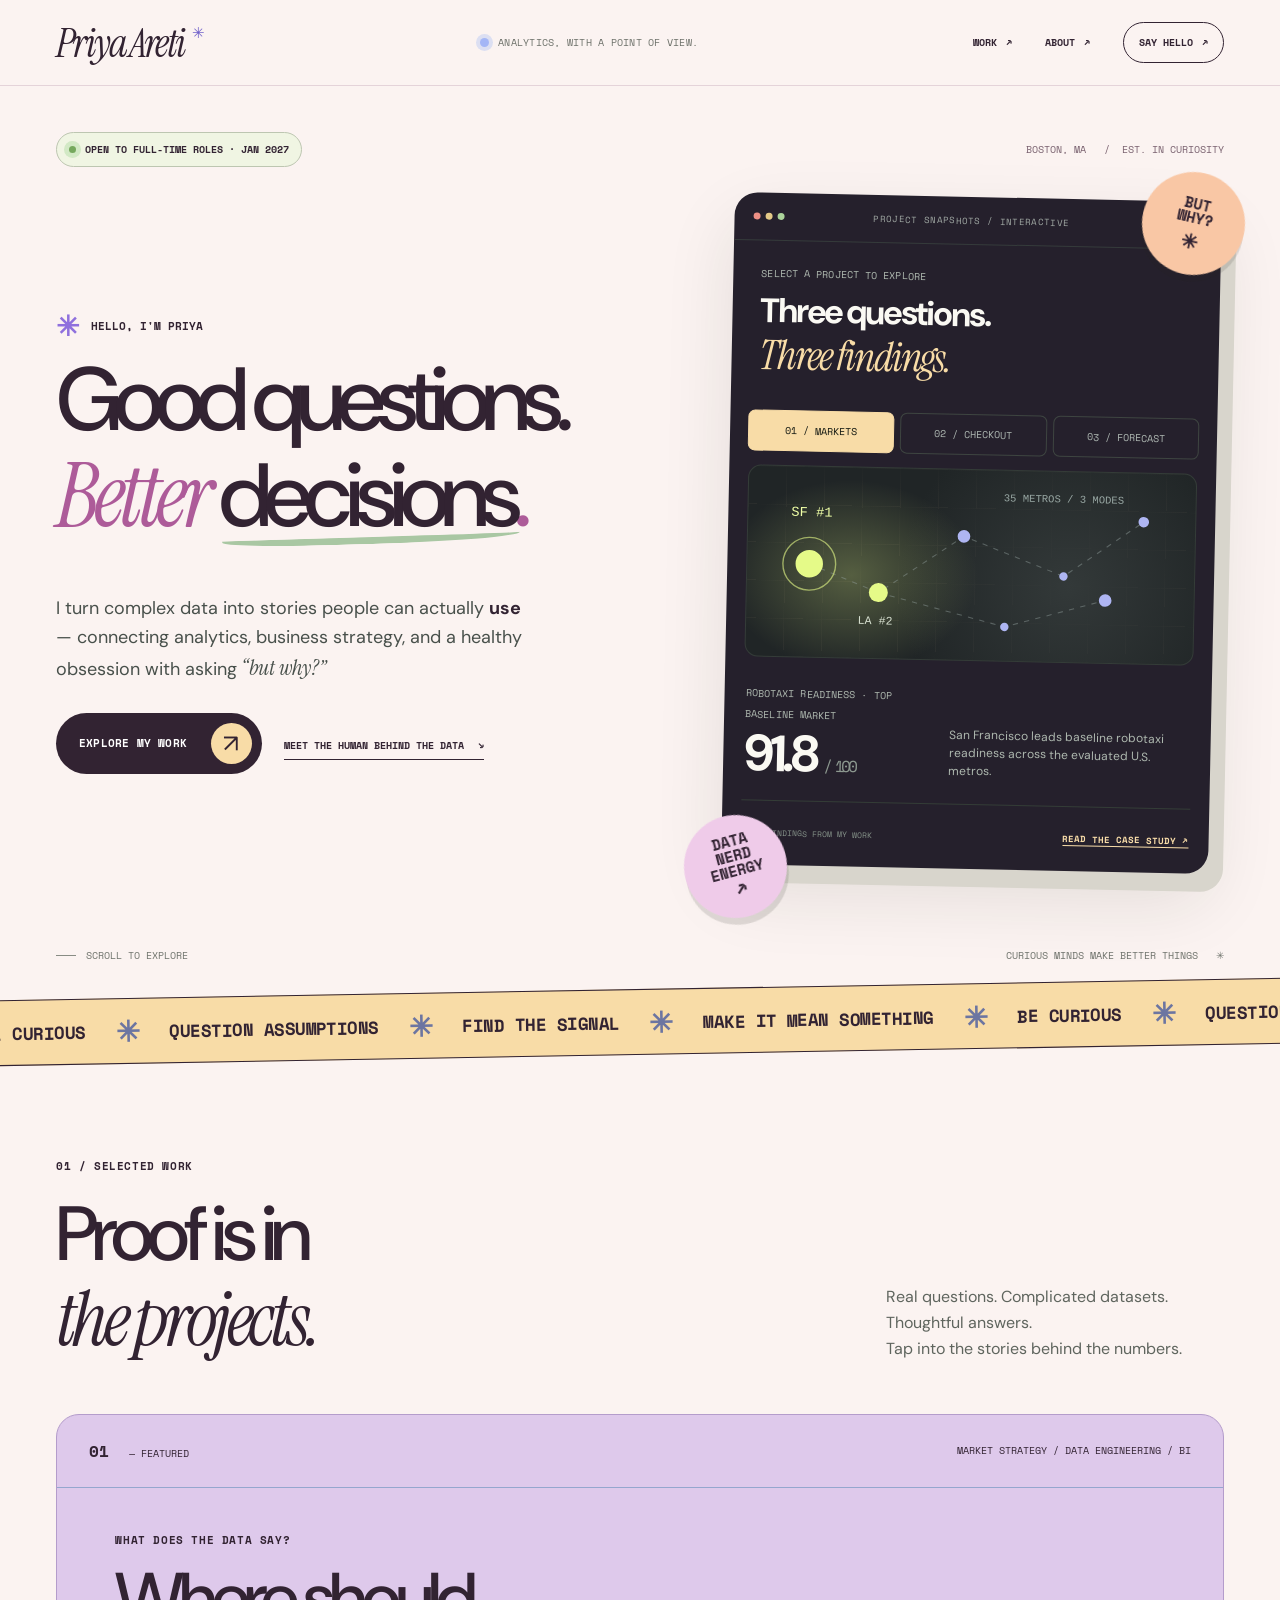
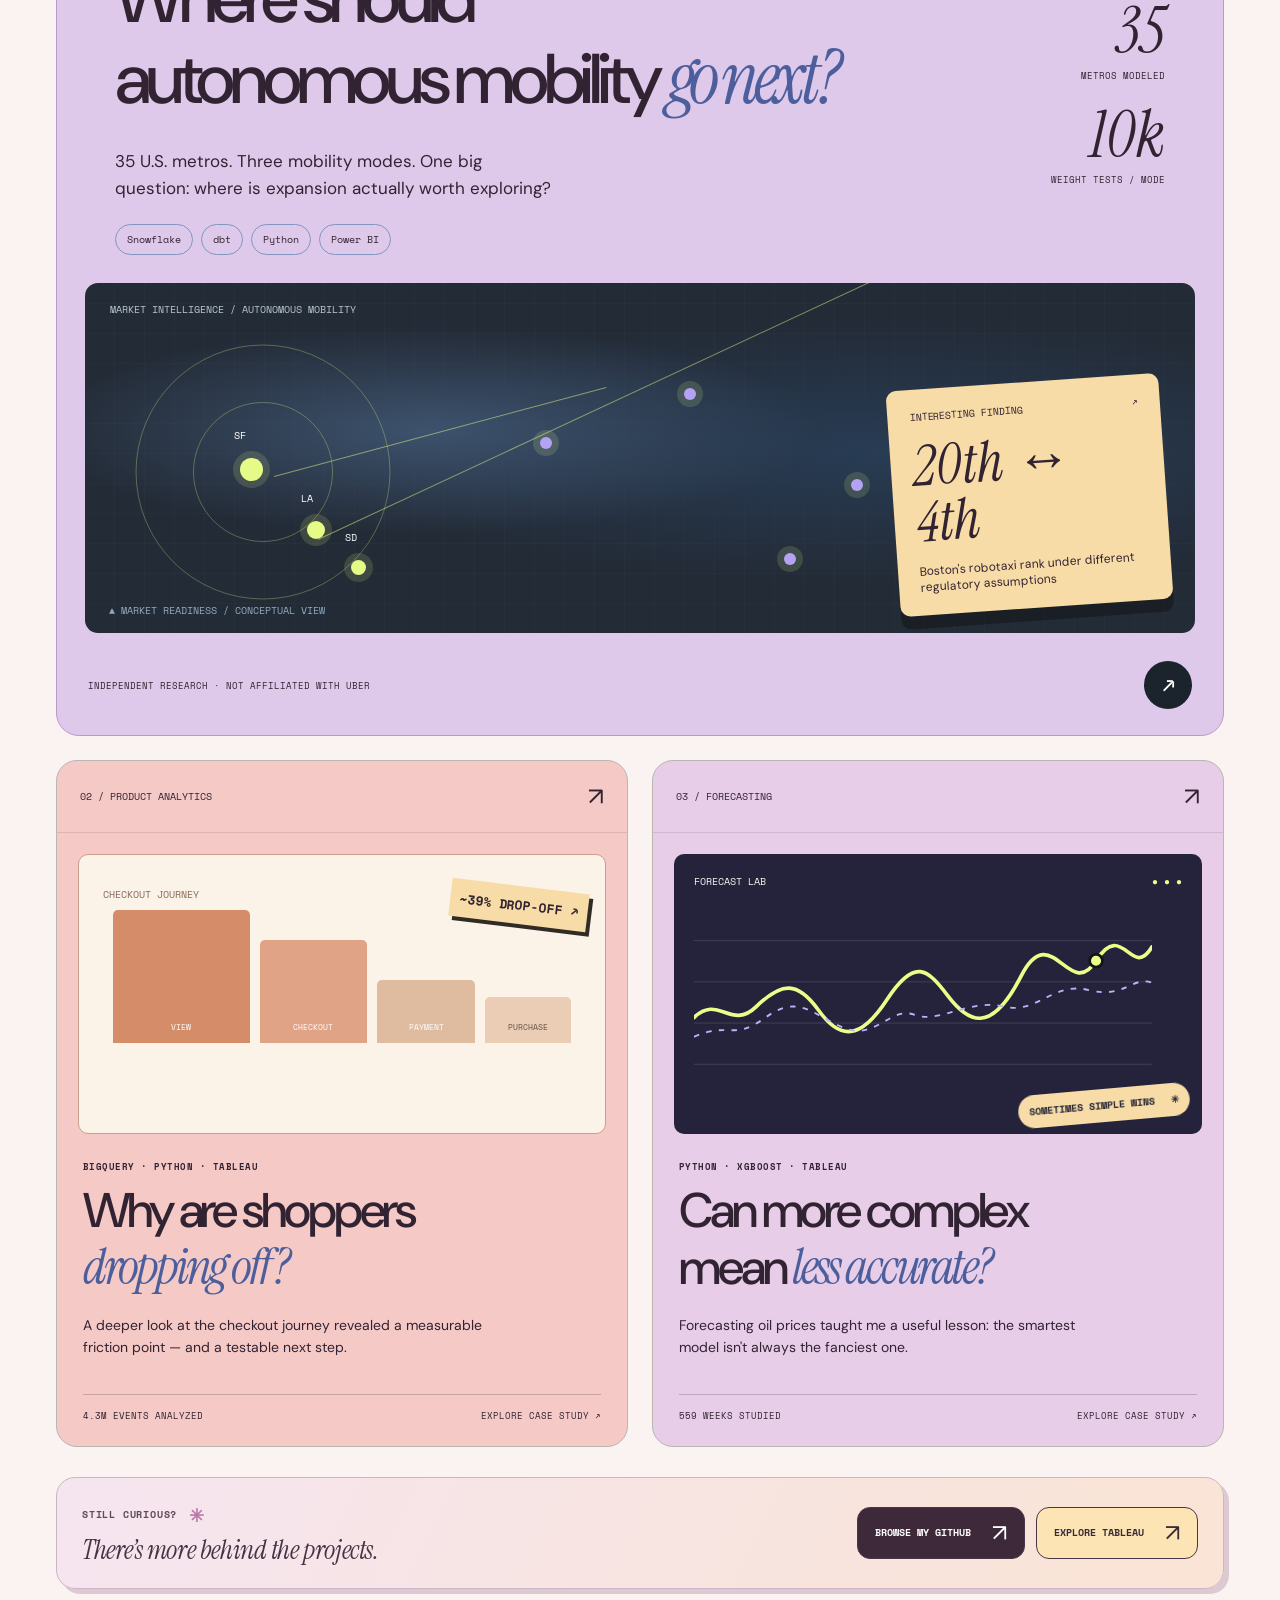
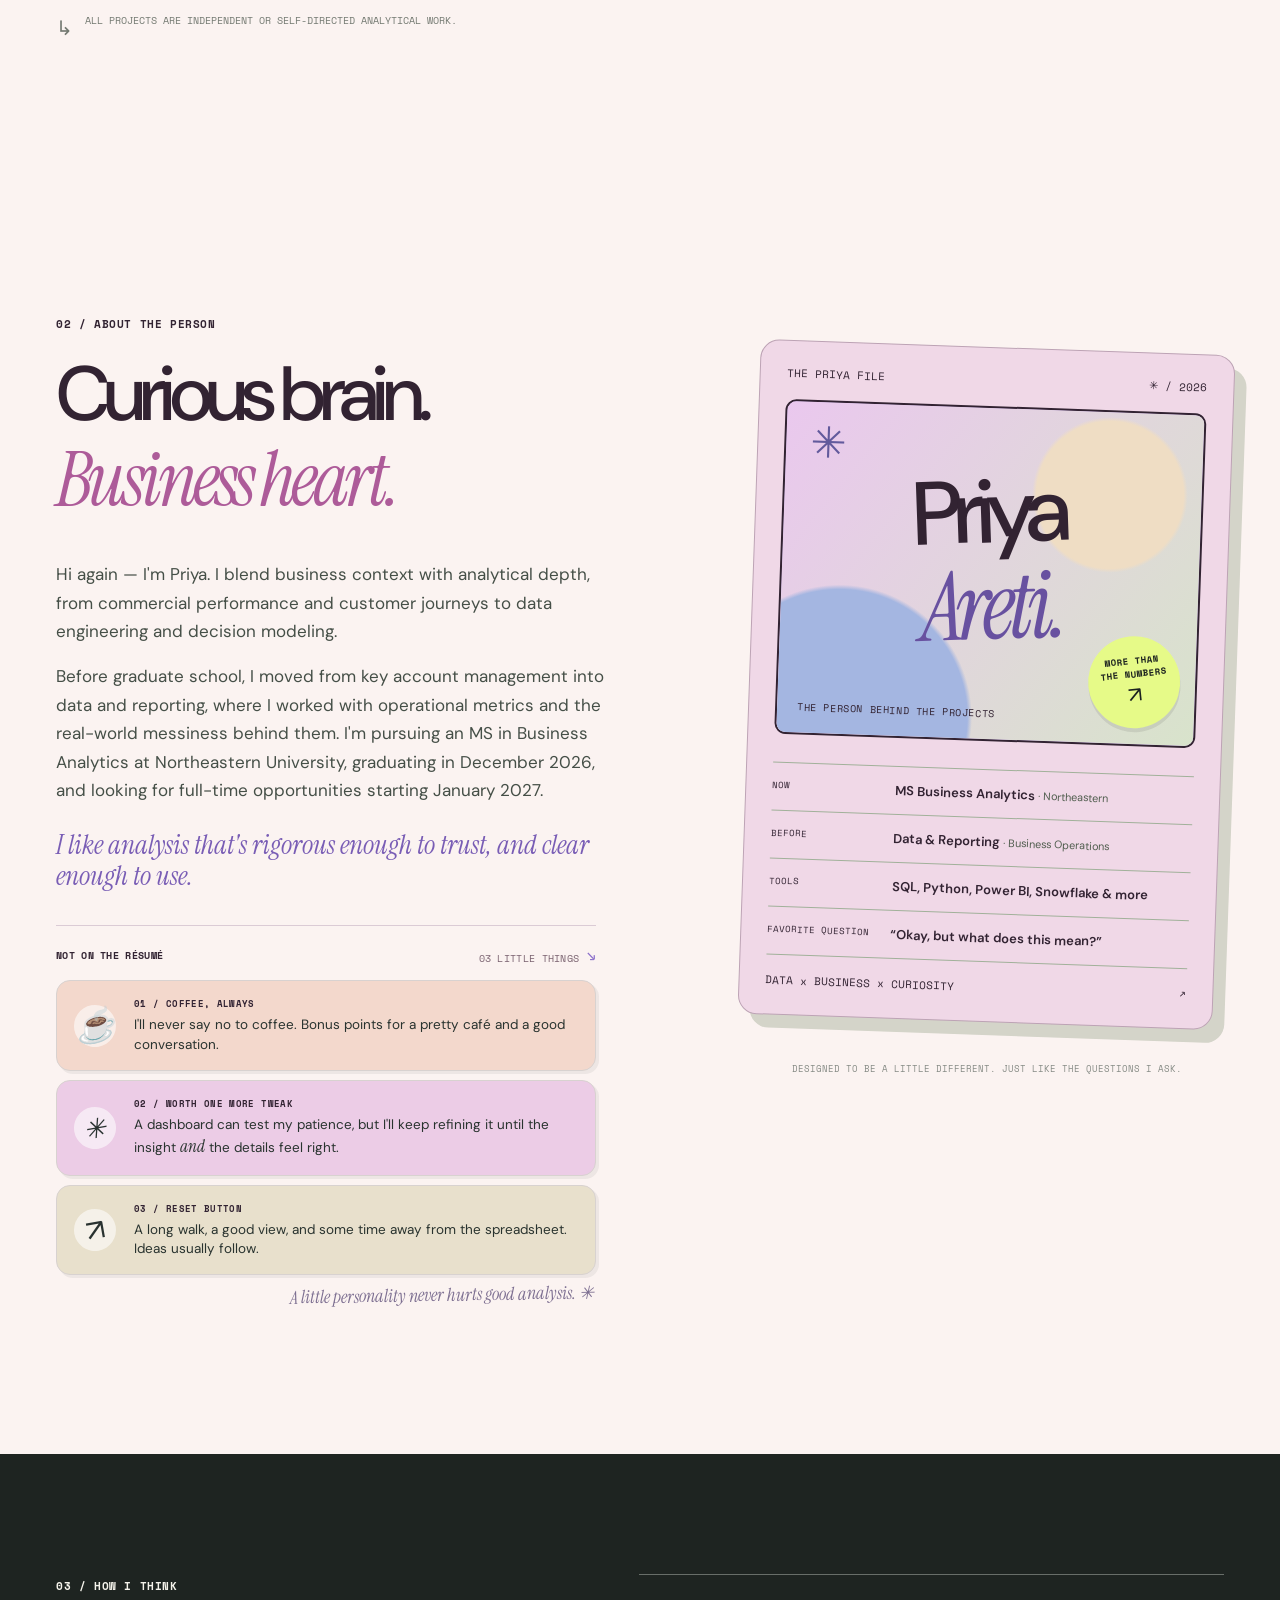
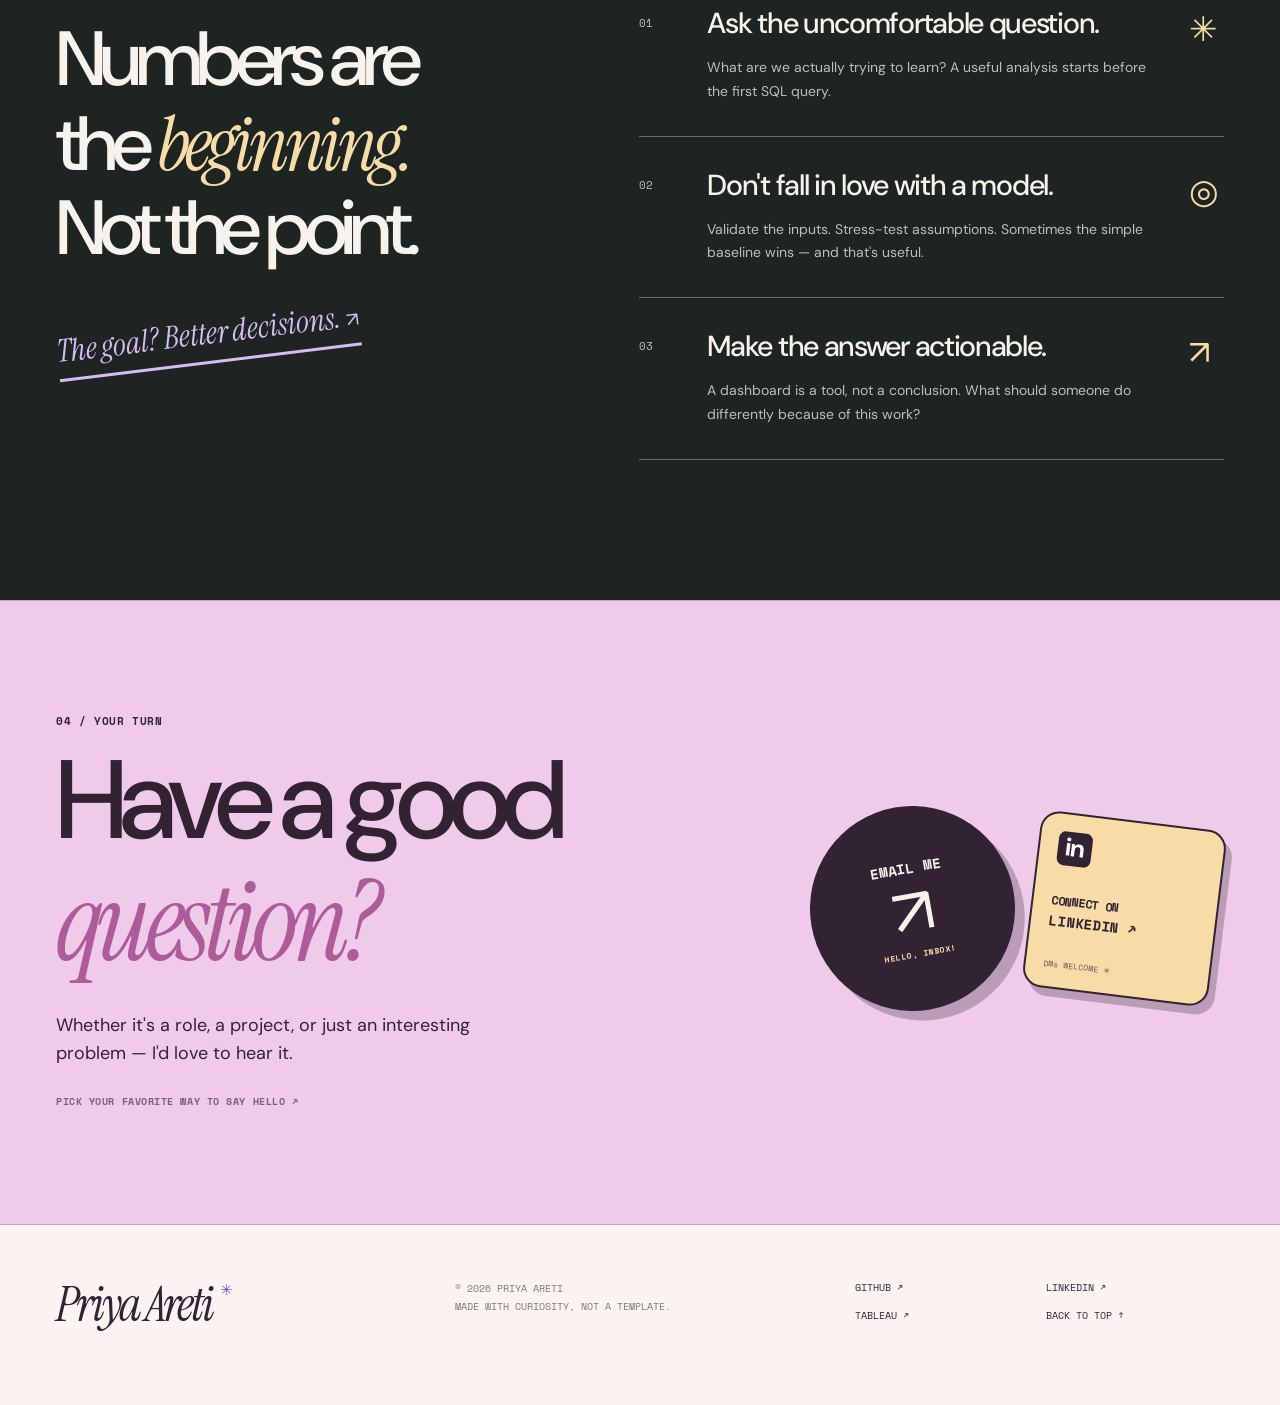
==== index.html @ 9af95b62 "Add files via upload Launch personal analytics portfolio" ====
<!DOCTYPE html>
<html lang="en" data-theme="rose">
<head>
<meta charset="UTF-8"><meta name="viewport" content="width=device-width,initial-scale=1">
<meta name="theme-color" content="#fbf3f1">
<meta name="description" content="Priya Areti — Business analytics and data storytelling. I connect curious questions, rigorous analysis and useful decisions. Selected work in autonomous mobility, product analytics and forecasting.">
<title>Priya Areti — Analytics, with a point of view.</title>
<link rel="icon" href="assets/favicon.svg" type="image/svg+xml">
<link rel="preconnect" href="https://fonts.googleapis.com"><link rel="preconnect" href="https://fonts.gstatic.com" crossorigin>
<link href="https://fonts.googleapis.com/css2?family=DM+Sans:wght@400;500;600;700&family=Instrument+Serif:ital@0;1&family=Space+Mono:wght@400;700&display=swap" rel="stylesheet">
<link rel="stylesheet" href="styles.css">
<script src="script.js" defer></script>
</head>
<body data-page="home">
<div class="reading-progress" aria-hidden="true"></div>
<div class="preloader" aria-hidden="true"><span>Priya Areti<span class="loader-dot">✳</span></span><p>Building the bigger picture…</p></div>
<header class="site-header" id="top">
  <a class="brand" href="index.html" aria-label="Priya Areti homepage">Priya Areti<span class="brand-dot">✳</span></a>
  <div class="header-mid"><span class="little-orb" aria-hidden="true"></span> ANALYTICS, WITH A POINT OF VIEW.</div>
  <nav class="desktop-nav" aria-label="Main navigation"><a href="#work">WORK <span>↗</span></a><a href="#about">ABOUT <span>↗</span></a><a class="nav-contact" href="#contact">SAY HELLO <span>↗</span></a></nav>
  <button class="menu-toggle" aria-label="Open menu" aria-expanded="false" aria-controls="mobile-nav"><span></span><span></span></button>
</header>
<nav class="mobile-nav" id="mobile-nav" aria-label="Mobile navigation"><a href="#work">Work <span>↗</span></a><a href="#about">About <span>↗</span></a><a href="#contact">Say hello <span>↗</span></a></nav>
<main>
<section class="hero container" aria-labelledby="hero-title">
 <div class="hero-kicker reveal"><span class="status-pill"><span class="pulse-dot"></span> OPEN TO FULL-TIME ROLES · JAN 2027</span><span class="hero-number">BOSTON, MA&nbsp;&nbsp; / &nbsp;EST. IN CURIOSITY</span></div>
 <div class="hero-grid">
  <div class="hero-left">
   <div class="hero-accent reveal"><span class="asterisk">✳</span><span>HELLO, I'M PRIYA</span></div>
   <h1 id="hero-title" class="hero-title reveal">Good questions.<br><em>Better</em> <span class="decision-wrap">decisions<span class="underline-scribble" aria-hidden="true"></span></span><span class="title-period">.</span></h1>
   <p class="hero-description reveal">I turn complex data into stories people can actually <strong>use</strong> — connecting analytics, business strategy, and a healthy obsession with asking <em>“but why?”</em></p>
   <div class="hero-actions reveal"><a class="button button-dark magnetic" href="#work">EXPLORE MY WORK <span class="button-icon">↗</span></a><a class="text-link" href="#about">MEET THE HUMAN BEHIND THE DATA <span>↘</span></a></div>
  </div>
  <div class="hero-right reveal">
   <div class="floating-sticker sticker-1" aria-hidden="true">BUT<br>WHY? <span>✳</span></div>
   <div class="interactive-studio" id="insight-studio" aria-label="Interactive insight explorer">
      <div class="studio-top"><div class="studio-lights"><i></i><i></i><i></i></div><span>PROJECT SNAPSHOTS / INTERACTIVE</span><span>↗ 01/03</span></div>
      <div class="studio-header"><div class="studio-label">SELECT A PROJECT TO EXPLORE</div><h2>Three questions.<br><em>Three findings.</em></h2></div>
      <div class="studio-tabs" role="tablist" aria-label="Explore project insights">
        <button class="studio-tab is-active" role="tab" aria-selected="true" data-lens="markets">01 / MARKETS</button>
        <button class="studio-tab" role="tab" aria-selected="false" data-lens="behavior">02 / CHECKOUT</button>
        <button class="studio-tab" role="tab" aria-selected="false" data-lens="forecast">03 / FORECAST</button>
      </div>
      <div class="studio-graphic" id="studio-graphic" aria-live="polite"></div>
      <div class="studio-result"><div><span class="studio-eyebrow" id="studio-eyebrow">ROBOTAXI READINESS · TOP MARKET</span><strong id="studio-stat">91.8 <small>/ 100</small></strong></div><p id="studio-insight">San Francisco leads the baseline robotaxi ranking among evaluated U.S. metros.</p></div>
      <div class="studio-bottom"><span>REAL FINDINGS FROM MY WORK</span><a id="studio-case-link" class="studio-case-link" href="projects/mobility.html" aria-label="Read the full case study about autonomous mobility">READ THE CASE STUDY ↗</a></div>
   </div>
   <div class="floating-sticker sticker-2" aria-hidden="true">DATA<br>NERD<br>ENERGY <span>↗</span></div>
  </div>
 </div>
 <div class="hero-bottom"><span class="vertical-line"></span><span>SCROLL TO EXPLORE</span><span class="hero-bottom-right">CURIOUS MINDS MAKE BETTER THINGS &nbsp; ✳</span></div>
</section>
<div class="ticker" aria-hidden="true"><div class="ticker-track">BE CURIOUS <span>✳</span> QUESTION ASSUMPTIONS <span>✳</span> FIND THE SIGNAL <span>✳</span> MAKE IT MEAN SOMETHING <span>✳</span> BE CURIOUS <span>✳</span> QUESTION ASSUMPTIONS <span>✳</span> FIND THE SIGNAL <span>✳</span> MAKE IT MEAN SOMETHING <span>✳</span></div></div>
<section id="work" class="work-section container">
 <div class="section-heading reveal"><div><span class="eyebrow">01 / SELECTED WORK</span><h2>Proof is in<br><em>the projects.</em></h2></div><p>Real questions. Complicated datasets. Thoughtful answers.<br>Tap into the stories behind the numbers.</p></div>
 <a href="projects/mobility.html" class="feature-project reveal" aria-label="View Autonomous Mobility Network Expansion Strategy case study">
   <div class="feature-top"><span class="project-numeral">01 <span>— FEATURED</span></span><span class="project-type">MARKET STRATEGY / DATA ENGINEERING / BI</span></div>
   <div class="feature-copy"><div><div class="project-label">WHAT DOES THE DATA SAY?</div><h3>Where should<br>autonomous mobility <em>go next?</em></h3><p>35 U.S. metros. Three mobility modes. One big question: where is expansion actually worth exploring?</p><div class="project-tags"><span>Snowflake</span><span>dbt</span><span>Python</span><span>Power BI</span></div></div><div class="feature-stats"><div><strong>35</strong><span>METROS MODELED</span></div><div><strong>10k</strong><span>WEIGHT TESTS / MODE</span></div></div></div>
   <div class="feature-art"><div class="visual-map"><div class="map-dot dot-a"><span>SF</span></div><div class="map-dot dot-b"><span>LA</span></div><div class="map-dot dot-c"><span>SD</span></div><div class="map-dot dot-d"></div><div class="map-dot dot-e"></div><div class="map-dot dot-f"></div><div class="map-dot dot-g"></div><div class="map-dot dot-h"></div><div class="map-orbit orbit-a"></div><div class="map-orbit orbit-b"></div><div class="map-line line-a"></div><div class="map-line line-b"></div><div class="map-crosshair">+</div><div class="map-legend">▲ MARKET READINESS / CONCEPTUAL VIEW</div></div><div class="feature-floating"><div class="feature-floating-label">INTERESTING FINDING <span>↗</span></div><strong>20th ↔ 4th</strong><span>Boston's robotaxi rank under different regulatory assumptions</span></div></div>
   <div class="feature-bottom"><span>INDEPENDENT RESEARCH · NOT AFFILIATED WITH UBER</span><span class="round-arrow" aria-hidden="true">↗</span></div>
 </a>
 <div class="project-duo">
  <a href="projects/ecommerce.html" class="project-tile ecommerce-tile reveal"><div class="tile-head"><span>02 / PRODUCT ANALYTICS</span><span class="tile-go">↗</span></div><div class="ecommerce-visual"><span class="vis-mini-tag">CHECKOUT JOURNEY</span><div class="funnel-art"><div class="funnel-stage stage-1"><span>VIEW</span></div><div class="funnel-stage stage-2"><span>CHECKOUT</span></div><div class="funnel-stage stage-3"><span>PAYMENT</span></div><div class="funnel-stage stage-4"><span>PURCHASE</span></div></div><span class="funnel-callout">~39% DROP-OFF ↗</span></div><div class="tile-copy"><span class="tile-mini">BIGQUERY · PYTHON · TABLEAU</span><h3>Why are shoppers<br><em>dropping off?</em></h3><p>A deeper look at the checkout journey revealed a measurable friction point — and a testable next step.</p><div class="tile-footer"><span>4.3M EVENTS ANALYZED</span><span>EXPLORE CASE STUDY ↗</span></div></div></a>
  <a href="projects/wti.html" class="project-tile wti-tile reveal"><div class="tile-head"><span>03 / FORECASTING</span><span class="tile-go">↗</span></div><div class="wti-visual"><div class="wti-chart-header">FORECAST LAB <span>● ● ●</span></div><svg viewBox="0 0 500 190" class="wti-chart" role="img" aria-label="Illustrative trend visualization"><path d="M0 40H500M0 85H500M0 130H500M0 175H500" stroke="rgba(255,255,255,.14)" stroke-width="1"/><path d="M0 124 C27 98 40 139 68 112 S113 84 136 116 S181 150 211 104 S255 71 277 100 S324 144 357 79 S410 108 439 62 S478 84 500 47" fill="none" stroke="#e8ff8a" stroke-width="4" stroke-linecap="round"/><path d="M0 145 C39 128 42 150 78 124 S128 120 163 135 S214 111 241 121 S301 103 338 112 S392 84 431 94 S479 78 500 86" fill="none" stroke="#b9b3f9" stroke-width="2" stroke-dasharray="6 8"/><circle cx="439" cy="62" r="7" fill="#e8ff8a" stroke="#141518" stroke-width="3"/></svg><div class="wti-chip">SOMETIMES SIMPLE WINS <span>✳</span></div></div><div class="tile-copy"><span class="tile-mini">PYTHON · XGBOOST · TABLEAU</span><h3>Can more complex<br>mean <em>less accurate?</em></h3><p>Forecasting oil prices taught me a useful lesson: the smartest model isn't always the fanciest one.</p><div class="tile-footer"><span>559 WEEKS STUDIED</span><span>EXPLORE CASE STUDY ↗</span></div></div></a>
 </div>
 <div class="work-more reveal" aria-label="More ways to explore my work">
    <div class="work-more-copy"><span class="work-more-kicker">STILL CURIOUS? <span aria-hidden="true">✳</span></span><p>There’s more behind the projects.</p></div>
    <div class="work-more-actions">
      <a class="work-more-link work-more-github" href="https://github.com/priyaareti14" target="_blank" rel="noopener noreferrer">BROWSE MY GITHUB <span aria-hidden="true">↗</span></a>
      <a class="work-more-link work-more-tableau" href="https://public.tableau.com/app/profile/priya.areti/vizzes" target="_blank" rel="noopener noreferrer">EXPLORE TABLEAU <span aria-hidden="true">↗</span></a>
    </div>
  </div>
  <div class="work-footnote reveal"><span>↳</span> ALL PROJECTS ARE INDEPENDENT OR SELF-DIRECTED ANALYTICAL WORK.</div>
</section>
<section class="about-section container" id="about"><div class="about-left reveal"><span class="eyebrow">02 / ABOUT THE PERSON</span><h2>Curious brain.<br><em>Business heart.</em></h2><p>Hi again — I'm Priya. I blend business context with analytical depth, from commercial performance and customer journeys to data engineering and decision modeling.</p><p>Before graduate school, I moved from key account management into data and reporting, where I worked with operational metrics and the real-world messiness behind them. I'm pursuing an MS in Business Analytics at Northeastern University, graduating in December 2026, and looking for full-time opportunities starting January 2027.</p><p class="about-whisper">I like analysis that's rigorous enough to trust, and clear enough to use.</p>
  <div class="little-things reveal" aria-label="Three little things about Priya">
    <div class="little-things-head"><span>NOT ON THE RÉSUMÉ</span><span>03 LITTLE THINGS <span aria-hidden="true">↘</span></span></div>
    <div class="little-things-list">
      <div class="little-thing little-coffee"><span class="little-thing-icon" aria-hidden="true">☕</span><div><span class="little-thing-num">01 / COFFEE, ALWAYS</span><p>I'll never say no to coffee. Bonus points for a pretty café and a good conversation.</p></div></div>
      <div class="little-thing little-font"><span class="little-thing-icon" aria-hidden="true">✳</span><div><span class="little-thing-num">02 / WORTH ONE MORE TWEAK</span><p>A dashboard can test my patience, but I'll keep refining it until the insight <em>and</em> the details feel right.</p></div></div>
      <div class="little-thing little-walk"><span class="little-thing-icon" aria-hidden="true">↗</span><div><span class="little-thing-num">03 / RESET BUTTON</span><p>A long walk, a good view, and some time away from the spreadsheet. Ideas usually follow.</p></div></div>
    </div>
    <span class="little-things-scribble">A little personality never hurts good analysis. ✳</span>
  </div>
  </div><div class="about-right reveal"><div class="about-card"><div class="about-card-top"><span>THE PRIYA FILE</span><span>✳ / 2026</span></div><div class="about-card-portrait" aria-label="Portrait of Priya Areti">
    <img src="assets/img/priya-portrait.jpg" alt="Priya Areti smiling in a brown blazer" loading="lazy" onload="this.parentElement.classList.remove('is-placeholder')" onerror="this.parentElement.classList.add('is-placeholder')" />
    <div class="portrait-fallback" aria-hidden="true"><span class="portrait-flower">✳</span><span class="portrait-name">Priya<br><em>Areti.</em></span><span class="portrait-caption">THE PERSON BEHIND THE PROJECTS</span></div>
    <span class="portrait-sticker">MORE THAN<br>THE NUMBERS <i>↗</i></span>
  </div><div class="about-rows"><div><span>NOW</span><strong>MS Business Analytics <small>· Northeastern</small></strong></div><div><span>BEFORE</span><strong>Data & Reporting <small>· Business Operations</small></strong></div><div><span>TOOLS</span><strong>SQL, Python, Power BI, Snowflake & more</strong></div><div><span>FAVORITE QUESTION</span><strong>“Okay, but what does this mean?”</strong></div></div><div class="about-card-bottom">DATA x BUSINESS x CURIOSITY <span>↗</span></div></div><div class="about-tiny">DESIGNED TO BE A LITTLE DIFFERENT. JUST LIKE THE QUESTIONS I ASK.</div></div></section>
<section class="approach-section">
 <div class="container approach-grid"><div class="approach-intro reveal"><span class="eyebrow">03 / HOW I THINK</span><h2>Numbers are<br>the <em>beginning.</em><br>Not the point.</h2><div class="hand-note">The goal? Better decisions. <span>↗</span></div></div><div class="approach-items"><div class="approach-item reveal"><span class="approach-num">01</span><div><h3>Ask the uncomfortable question.</h3><p>What are we actually trying to learn? A useful analysis starts before the first SQL query.</p></div><span class="approach-icon">✳</span></div><div class="approach-item reveal"><span class="approach-num">02</span><div><h3>Don't fall in love with a model.</h3><p>Validate the inputs. Stress-test assumptions. Sometimes the simple baseline wins — and that's useful.</p></div><span class="approach-icon">◎</span></div><div class="approach-item reveal"><span class="approach-num">03</span><div><h3>Make the answer actionable.</h3><p>A dashboard is a tool, not a conclusion. What should someone do differently because of this work?</p></div><span class="approach-icon">↗</span></div></div></div>
</section>
<section class="cta-section" id="contact">
  <div class="container cta-inner reveal">
    <div class="cta-copy">
      <span class="eyebrow">04 / YOUR TURN</span>
      <h2>Have a good<br><em>question?</em></h2>
      <p>Whether it's a role, a project, or just an interesting problem — I'd love to hear it.</p>
      <span class="cta-invite">PICK YOUR FAVORITE WAY TO SAY HELLO ↗</span>
    </div>
    <div class="cta-choices" aria-label="Ways to connect with Priya">
      <a href="mailto:priyaareti@gmail.com?subject=Hello%20Priya%20%E2%80%94%20let%27s%20connect" class="cta-circle cta-email magnetic" aria-label="Email Priya at priyaareti@gmail.com">
        <span>EMAIL ME</span><strong>↗</strong><small>HELLO, INBOX!</small>
      </a>
      <a href="https://www.linkedin.com/in/priyaareti/" target="_blank" rel="noopener noreferrer" class="cta-linkedin magnetic" aria-label="Connect with Priya on LinkedIn (opens in new tab)">
        <span class="cta-linkedin-symbol" aria-hidden="true">in</span>
        <span class="cta-linkedin-label">CONNECT ON<br><b>LINKEDIN ↗</b></span>
        <span class="cta-linkedin-note">DMs WELCOME ✳</span>
      </a>
    </div>
  </div>
</section>
</main>
<footer class="footer container"><a class="footer-brand" href="#top">Priya Areti<span class="brand-dot">✳</span></a><div class="footer-center">© 2026 PRIYA ARETI<br>MADE WITH CURIOSITY, NOT A TEMPLATE.</div><div class="footer-links"><a href="https://github.com/priyaareti14" target="_blank" rel="noopener noreferrer">GITHUB ↗</a><a href="https://www.linkedin.com/in/priyaareti/" target="_blank" rel="noopener noreferrer">LINKEDIN ↗</a><a href="https://public.tableau.com/app/profile/priya.areti/vizzes" target="_blank" rel="noopener noreferrer">TABLEAU ↗</a><a href="#top">BACK TO TOP ↑</a></div></footer>
</body></html>
---- styles.css ----
:root{--paper:#f4f2ed;--ink:#1b211f;--dim:#646a64;--line:#cfcfc7;--lime:#e6fa88;--mint:#c9efcb;--lav:#d6c5f6;--peach:#f3b9a1;--blue:#a0b4f9;--black:#181b1c;--mono:'Space Mono',monospace;--sans:'DM Sans',Arial,sans-serif;--serif:'Instrument Serif',Georgia,serif}
*{box-sizing:border-box}html{scroll-behavior:smooth;scroll-padding-top:85px}body{margin:0;color:var(--ink);background:var(--paper);font-family:var(--sans);-webkit-font-smoothing:antialiased;overflow-x:hidden}::selection{background:#bce9ab;color:#132118}a{color:inherit;text-decoration:none}button{font:inherit}a:focus-visible,button:focus-visible{outline:3px solid #7156d8;outline-offset:4px}img{max-width:100%;height:auto;display:block}.container{width:min(1360px,calc(100% - 112px));margin-inline:auto}.eyebrow,.project-label,.tile-mini,.section-mini{font:700 11px/1.5 var(--mono);letter-spacing:.055em}.reading-progress{z-index:70;position:fixed;top:0;left:0;width:0;height:4px;background:#a17bee;pointer-events:none}.preloader{position:fixed;inset:0;z-index:90;background:var(--ink);color:var(--lime);display:grid;align-content:center;justify-items:center;transition:opacity .65s,visibility .65s}.preloader>span{font:italic 160px/1 var(--serif);letter-spacing:-.1em}.preloader .loader-dot{font:38px var(--sans);vertical-align:top;margin-left:10px;animation:rotate 2s linear infinite;display:inline-block}.preloader p{font:10px var(--mono);letter-spacing:.12em;color:#b1b9af}.preloader.is-gone{opacity:0;visibility:hidden}@keyframes rotate{to{transform:rotate(360deg)}}
.site-header{height:86px;position:relative;z-index:50;padding:0 56px;display:flex;align-items:center;justify-content:space-between;border-bottom:1px solid #d9d9d1;background:rgba(244,242,237,.95);backdrop-filter:blur(16px)}.brand{font:italic 59px/.8 var(--serif);letter-spacing:-.12em;display:inline-flex;align-items:flex-start}.brand-dot{font:17px var(--sans);color:#6e5ec9;letter-spacing:0;align-self:flex-start;margin:0 0 0 6px}.header-mid{font:10px var(--mono);letter-spacing:.025em;color:#6d716a;display:flex;gap:9px;align-items:center}.little-orb{width:9px;height:9px;border-radius:50%;background:#a4b6f6;box-shadow:0 0 0 4px #dcdff2}.desktop-nav{display:flex;align-items:center;gap:33px}.desktop-nav a{font:700 10px var(--mono);display:flex;align-items:center;gap:9px}.desktop-nav a>span{transition:transform .2s}.desktop-nav a:hover>span{transform:translate(2px,-2px)}.desktop-nav .nav-contact{border:1px solid var(--ink);padding:12px 15px;border-radius:30px}.desktop-nav .nav-contact:hover{background:var(--lime)}.menu-toggle{display:none;border:0;background:transparent;cursor:pointer;width:44px;height:44px;place-content:center;gap:7px}.menu-toggle span{display:block;height:2px;width:26px;background:var(--ink)}.mobile-nav{display:none}
.hero{padding-top:46px}.hero-kicker{display:flex;align-items:center;justify-content:space-between}.status-pill{display:inline-flex;align-items:center;gap:9px;padding:9px 12px;border:1px solid #bdc6b1;border-radius:30px;font:700 10px var(--mono);background:#f0f5e3}.pulse-dot{width:7px;height:7px;background:#75a85d;border-radius:50%;box-shadow:0 0 0 5px #d2e9c5;animation:pulse 2s infinite}@keyframes pulse{50%{box-shadow:0 0 0 9px transparent}}.hero-number{font:10px var(--mono);color:var(--dim)}.hero-grid{display:grid;grid-template-columns:1.1fr .9fr;gap:46px;align-items:center;min-height:650px}.hero-left{padding:35px 0 60px}.hero-accent{display:flex;align-items:center;gap:12px;font:700 11px var(--mono);margin:14px 0 16px}.hero-accent .asterisk{font-size:28px;color:#8f70dd;animation:rotate 16s linear infinite}.hero-title{font-weight:500;font-size:clamp(78px,7.55vw,129px);line-height:.85;letter-spacing:-.088em;margin:0;white-space:nowrap}.hero-title em,.section-heading h2 em,.about-left h2 em,.approach-intro h2 em,.cta-inner h2 em{font:italic .99em var(--serif);letter-spacing:-.06em;font-weight:400}.hero-title em{color:#8a72ca}.decision-wrap{position:relative;display:inline-block}.underline-scribble{position:absolute;left:1%;bottom:-10px;width:101%;height:15px;border-bottom:7px solid #a9c7a3;border-radius:0 0 52% 38%;transform:rotate(-1.7deg)}.title-period{color:#8e71d1}.hero-description{font-size:18px;line-height:1.58;max-width:478px;margin:41px 0 27px;color:#48504b}.hero-description strong{color:var(--ink)}.hero-description em{font-family:var(--serif);font-size:22px}.hero-actions{display:flex;gap:22px;align-items:center;flex-wrap:wrap}.button{display:inline-flex;align-items:center;gap:24px;font:700 11px var(--mono);letter-spacing:.018em;border-radius:40px;padding:10px 10px 10px 23px;transition:transform .24s,background .24s}.button-dark{background:var(--ink);color:#fff}.button-dark:hover{background:#3d4b43;transform:translateY(-3px)}.button-icon{height:41px;width:41px;background:var(--lime);border-radius:50%;color:var(--ink);display:grid;place-items:center;font-size:25px;font-family:var(--sans);font-weight:400}.text-link{font:700 10px var(--mono);border-bottom:1px solid var(--ink);padding:12px 0 6px;white-space:nowrap}.text-link span{margin-left:8px}.hero-right{position:relative;padding:30px 9px 54px}.floating-sticker{position:absolute;z-index:3;font:700 15px/.97 var(--mono);width:103px;height:103px;border-radius:50%;display:flex;flex-direction:column;justify-content:center;align-items:center;text-align:center;transform:rotate(13deg);box-shadow:0 7px 0 #20201e21}.sticker-1{background:var(--peach);top:5px;right:-21px}.sticker-1 span{font-size:20px;margin-top:7px}.sticker-2{background:var(--lav);bottom:5px;left:-35px;transform:rotate(-15deg)}.sticker-2 span{font-size:19px;margin-top:4px}.interactive-studio{background:var(--black);border-radius:23px;color:#faf9f3;overflow:hidden;box-shadow:15px 18px 0 #d8d5cc,0 28px 70px #19231b1b;transform:rotate(1.2deg);transition:transform .4s}.interactive-studio:hover{transform:rotate(0deg)}.studio-top{height:48px;border-bottom:1px solid #353b3b;display:flex;align-items:center;justify-content:space-between;padding:0 19px;font:9px var(--mono);color:#a1a9a4;letter-spacing:.035em}.studio-lights{display:flex;gap:5px}.studio-lights i{width:7px;height:7px;background:#8b8d82;border-radius:50%}.studio-lights i:first-child{background:#ed8f85}.studio-lights i:nth-child(2){background:#e3c987}.studio-lights i:nth-child(3){background:#abd39a}.studio-header{padding:25px 28px 10px}.studio-label,.studio-eyebrow{font:10px var(--mono);color:#aeb8af;letter-spacing:.01em}.studio-header h2{font-size:38px;line-height:1;letter-spacing:-.06em;margin:12px 0}.studio-header h2 em{font:italic 1.2em var(--serif);color:var(--lime)}.studio-tabs{padding:9px 18px 0;display:grid;grid-template-columns:repeat(3,minmax(0,1fr));gap:6px}.studio-tab{background:transparent;border:1px solid #3e4541;border-radius:7px;padding:12px 4px;color:#adb6b1;cursor:pointer;font:10px var(--mono);transition:all .2s}.studio-tab.is-active{color:#131811;background:var(--lime);border-color:var(--lime)}.studio-tab:hover:not(.is-active){border-color:#98a38f;color:#fff}.studio-graphic{height:192px;position:relative;margin:14px 19px 0;border:1px solid #343c38;border-radius:13px;overflow:hidden;background:radial-gradient(circle at 72% 60%,#333939,transparent 50%),repeating-linear-gradient(90deg,transparent 0 37px,#2a2d2c 38px),repeating-linear-gradient(0deg,transparent 0 37px,#2a2d2c 38px),#202526}.studio-graphic svg{width:100%;height:100%;display:block}.studio-result{margin:19px;display:grid;grid-template-columns:.78fr 1fr;gap:17px;align-items:end;padding:5px 2px 16px;border-bottom:1px solid #343d37}.studio-result strong{font-size:51px;letter-spacing:-.075em;display:block;line-height:1.2}.studio-result strong small{font:16px var(--mono);color:#8d9990}.studio-result p{font-size:12px;line-height:1.5;color:#aeb8af;margin:0 0 8px}.studio-bottom{display:flex;justify-content:space-between;padding:0 20px 14px;color:#859289;font:8px var(--mono);align-items:center}.studio-spark{font-size:25px;color:#bbd485}.hero-bottom{height:66px;display:flex;align-items:center;gap:10px;font:10px var(--mono);color:#70746d}.hero-bottom .vertical-line{width:20px;height:1px;background:#888c84}.hero-bottom-right{margin-left:auto}.ticker{background:var(--lime);border-top:1px solid var(--ink);border-bottom:1px solid var(--ink);overflow:hidden;height:64px;display:flex;align-items:center;transform:rotate(-1deg) scale(1.03);margin:1px 0 100px}.ticker-track{display:flex;align-items:center;white-space:nowrap;gap:29px;min-width:max-content;font:700 17px var(--mono);letter-spacing:.01em;animation:marquee 29s linear infinite}.ticker-track span{font-size:28px;color:#6c75a1}@keyframes marquee{to{transform:translateX(-50%)}}
.section-heading{display:flex;align-items:end;justify-content:space-between;gap:26px;margin:0 0 45px}.section-heading h2,.approach-intro h2,.about-left h2,.cta-inner h2{font-size:clamp(55px,6vw,94px);line-height:.91;letter-spacing:-.073em;font-weight:500;margin:25px 0 0}.section-heading p{font-size:16px;line-height:1.65;max-width:338px;color:#5f655e;margin:0 0 6px}.work-section{padding-bottom:125px}.feature-project{display:block;background:#cbd7f7;border:1px solid #a4b0d5;border-radius:23px;overflow:hidden;position:relative;transition:transform .35s,box-shadow .35s}.feature-project:hover{transform:translateY(-6px);box-shadow:0 21px 0 #d2d5c5}.feature-top{padding:24px 32px;border-bottom:1px solid #95a6ce;display:flex;justify-content:space-between;align-items:center;font:10px var(--mono)}.project-numeral{font-size:16px;font-weight:700}.project-numeral span{font-size:10px;font-weight:400;margin-left:10px}.feature-copy{padding:44px 5% 28px;display:grid;grid-template-columns:1fr .25fr;gap:40px;position:relative}.project-label{margin-bottom:17px}.feature-copy h3{font-size:clamp(47px,5.5vw,85px);line-height:.94;letter-spacing:-.075em;margin:0;font-weight:500}.feature-copy h3 em,.tile-copy h3 em{font:italic 1.03em var(--serif);color:#4c5f9c}.feature-copy p{font-size:17px;max-width:440px;line-height:1.55;margin:23px 0}.project-tags{display:flex;gap:8px;flex-wrap:wrap}.project-tags span{font:10px var(--mono);padding:7px 11px;border-radius:30px;border:1px solid #8296c0}.feature-stats{display:flex;flex-direction:column;justify-content:center;gap:19px;text-align:right}.feature-stats strong{font:italic 64px/1 var(--serif);display:block}.feature-stats span{font:9px var(--mono)}.feature-art{height:350px;position:relative;background:#232b37;margin:0 28px 28px;border-radius:13px;overflow:hidden}.visual-map{width:100%;height:100%;position:relative;background:radial-gradient(ellipse at 31% 42%,#3d526d 0,transparent 36%),radial-gradient(ellipse at 72% 48%,#283c54 0,transparent 50%),repeating-linear-gradient(0deg,transparent 0 29px,#ffffff0a 30px),repeating-linear-gradient(90deg,transparent 0 29px,#ffffff0a 30px);}.visual-map:after{content:'MARKET INTELLIGENCE / AUTONOMOUS MOBILITY';position:absolute;left:25px;top:19px;font:10px var(--mono);color:#b9c7d4}.map-dot{position:absolute;background:#e6fa88;border-radius:50%;width:12px;height:12px;box-shadow:0 0 0 7px #e6fa8824}.map-dot span{position:absolute;top:-30px;left:-6px;color:#fff;font:10px var(--mono)}.dot-a{left:14%;top:50%;width:23px;height:23px}.dot-b{left:20%;top:68%;width:18px;height:18px}.dot-c{left:24%;top:79%;width:15px;height:15px}.dot-d{left:41%;top:44%;background:#b4a2f3}.dot-e{left:54%;top:30%;background:#b4a2f3}.dot-f{left:69%;top:56%;background:#b4a2f3}.dot-g{left:78%;top:45%;background:#b4a2f3}.dot-h{left:63%;top:77%;background:#b4a2f3}.map-orbit{position:absolute;border-radius:50%;border:1px solid #e6fa884a;left:16%;top:54%;transform:translate(-50%,-50%)}.orbit-a{width:140px;height:140px}.orbit-b{width:255px;height:255px}.map-line{position:absolute;height:1px;background:#e6fa8880;transform-origin:left}.line-a{left:17%;top:55%;width:31%;transform:rotate(-15deg)}.line-b{left:21%;top:73%;width:56%;transform:rotate(-25deg)}.map-crosshair{position:absolute;left:85%;top:26%;font:70px var(--sans);color:#99a9c44b}.map-legend{position:absolute;bottom:15px;left:24px;font:10px var(--mono);color:#93aabe}.feature-floating{position:absolute;right:29px;bottom:25px;width:273px;padding:20px 22px;background:var(--lime);border-radius:10px;transform:rotate(-4deg);box-shadow:0 13px 0 #12151580}.feature-floating-label{display:flex;justify-content:space-between;font:10px var(--mono)}.feature-floating strong{font:italic 56px/1 var(--serif);display:block;margin:14px 0}.feature-floating>span{font:12px/1.3 var(--sans);display:block}.feature-bottom{padding:0 31px 26px;display:flex;justify-content:space-between;align-items:center;font:9px var(--mono)}.round-arrow{width:48px;height:48px;display:grid;place-items:center;background:#1b242d;color:white;border-radius:50%;font-size:25px;transition:transform .25s}.feature-project:hover .round-arrow{transform:rotate(45deg)}.project-duo{display:grid;grid-template-columns:1fr 1fr;gap:24px;margin-top:24px}.project-tile{border:1px solid #b8b7b0;border-radius:21px;overflow:hidden;display:flex;flex-direction:column;transition:transform .35s,box-shadow .35s}.project-tile:hover{transform:translateY(-6px);box-shadow:0 14px 0 #d8d6cf}.ecommerce-tile{background:#f5d0bd}.wti-tile{background:#d1c5e9}.tile-head{padding:19px 23px;display:flex;justify-content:space-between;align-items:center;font:10px var(--mono);border-bottom:1px solid #0000001a}.tile-go{font:25px var(--sans)}.ecommerce-visual,.wti-visual{height:280px;position:relative;margin:21px 21px 0;border-radius:10px;overflow:hidden}.ecommerce-visual{background:#fbf2e8;border:1px solid #cc9e8a;padding:27px 24px}.vis-mini-tag{font:10px var(--mono);color:#876a5c}.funnel-art{display:flex;align-items:end;height:140px;gap:10px;padding:0 10px}.funnel-stage{display:flex;align-items:end;justify-content:center;background:#d48d68;border-radius:5px 5px 0 0;padding-bottom:10px;font:8px var(--mono);color:#fff}.stage-1{height:95%;width:32%}.stage-2{height:74%;width:25%;background:#e1a385}.stage-3{height:45%;width:23%;background:#dfbb9f}.stage-4{height:33%;width:20%;background:#eacdb4;color:#665148}.funnel-callout{position:absolute;right:17px;top:31px;font:700 13px var(--mono);transform:rotate(7deg);background:var(--lime);padding:9px;box-shadow:4px 4px #302c25}.wti-visual{background:#25233b;color:#f6f5ee;padding:20px}.wti-chart-header{display:flex;justify-content:space-between;font:10px var(--mono)}.wti-chart-header span{color:#e5ff8a}.wti-chart{height:174px;max-width:100%;margin-top:15px}.wti-chip{position:absolute;right:12px;bottom:12px;background:var(--lime);color:#232536;padding:9px 11px;border-radius:35px;font:700 10px var(--mono);transform:rotate(-5deg)}.wti-chip span{margin-left:10px}.tile-copy{padding:26px 26px 24px;display:flex;flex-direction:column;flex-grow:1}.tile-mini{font-size:9px}.tile-copy h3{font-weight:500;font-size:clamp(37px,3.8vw,56px);line-height:.98;letter-spacing:-.064em;margin:13px 0 15px}.tile-copy p{font-size:14px;line-height:1.55;max-width:410px;margin:0 0 35px}.tile-footer{margin-top:auto;border-top:1px solid #00000030;padding-top:14px;display:flex;justify-content:space-between;gap:8px;font:9px var(--mono)}.work-footnote{display:flex;gap:12px;font:10px var(--mono);margin-top:29px;color:#737971}.work-footnote span{font-size:20px}
.approach-section{background:#1e2421;color:#f5f3eb;padding:120px 0 140px}.approach-grid{display:grid;grid-template-columns:.9fr 1.1fr;gap:9%}.approach-intro h2{font-size:clamp(58px,6vw,91px);margin-top:30px}.approach-intro h2 em{color:var(--lime)}.hand-note{margin-top:49px;font:italic 31px var(--serif);transform:rotate(-7deg);color:#d5bdf3;display:inline-block;border-bottom:3px solid #d5bdf3;padding-bottom:7px}.hand-note span{font:20px var(--sans)}.approach-items{border-top:1px solid #686e69}.approach-item{border-bottom:1px solid #686e69;padding:32px 0;display:grid;grid-template-columns:50px 1fr 35px;gap:18px}.approach-num{font:11px var(--mono);color:#b9bfb8;margin-top:8px}.approach-item h3{font:500 29px/1.17 var(--sans);letter-spacing:-.045em;margin:0 0 15px}.approach-item p{font-size:14px;line-height:1.7;color:#b9c1ba;margin:0;max-width:440px}.approach-icon{color:var(--lime);font:34px var(--sans)}.about-section{padding:145px 0;display:grid;grid-template-columns:1fr .84fr;gap:11%}.about-left h2{margin:27px 0 31px}.about-left h2 em{color:#8d6bcb}.about-left>p{font-size:17px;line-height:1.67;max-width:550px;color:#454f47}.about-left .about-whisper{font:italic 27px var(--serif);color:#795db5;line-height:1.15;margin-top:25px}.about-links{display:flex;flex-wrap:wrap;gap:18px 30px;margin-top:36px;font:700 11px var(--mono)}.about-links a{border-bottom:1px solid var(--ink);padding-bottom:8px}.about-right{padding-top:35px}.about-card{background:#d8ecca;border:1px solid #9aa890;border-radius:19px;padding:24px 26px 26px;transform:rotate(2deg);box-shadow:12px 13px 0 #d4d4c9;transition:transform .3s}.about-card:hover{transform:rotate(0)}.about-card-top,.about-card-bottom{font:11px var(--mono);display:flex;justify-content:space-between}.about-card-monogram{font:italic 145px/.9 var(--serif);letter-spacing:-.13em;text-align:center;margin:20px auto 35px;position:relative}.about-card-monogram span{color:#7066a7}.about-card-monogram i{position:absolute;font:58px var(--sans);font-style:normal;color:#9e81d4;top:10px;right:27px}.about-rows>div{border-top:1px solid #a1b19a;padding:15px 0;display:grid;grid-template-columns:115px 1fr;gap:8px}.about-rows span{font:9px var(--mono)}.about-rows strong{font-size:13px;font-weight:600}.about-rows small{font-weight:400;color:#505d4e}.about-card-bottom{border-top:1px solid #a1b19a;padding-top:17px}.about-tiny{margin:40px 0 0;text-align:center;font:9px var(--mono);color:#868b85}.cta-section{background:var(--lav);padding:108px 0 115px;border-top:1px solid #ad9cd0;border-bottom:1px solid #ad9cd0}.cta-inner{display:flex;justify-content:space-between;align-items:center;gap:30px}.cta-inner h2{font-size:clamp(75px,10.5vw,154px);margin:20px 0 16px}.cta-inner h2 em{color:#8065b3}.cta-inner p{max-width:460px;font-size:18px;line-height:1.55}.cta-circle{width:240px;height:240px;flex:none;background:var(--ink);color:#f5f2ea;border-radius:50%;display:flex;flex-direction:column;justify-content:center;align-items:center;gap:7px;transform:rotate(-12deg);transition:transform .35s,background .35s}.cta-circle span{font:700 14px var(--mono)}.cta-circle strong{font:80px var(--sans);line-height:.85;font-weight:400}.cta-circle:hover{transform:rotate(4deg) scale(1.06);background:#584d7f}.footer{min-height:180px;padding-top:55px;padding-bottom:54px;display:grid;grid-template-columns:1fr 1fr 1fr;gap:30px;align-items:start}.footer-brand{font:italic 74px/.9 var(--serif);letter-spacing:-.12em}.footer-center{font:10px/1.8 var(--mono);color:#777d73}.footer-links{display:grid;grid-template-columns:1fr 1fr;gap:13px;font:10px var(--mono)}.footer-links a:hover{text-decoration:underline}
/* Case studies */
.case-body{background:var(--paper)}.case-hero{padding:60px 0 77px;overflow:hidden}.case-hero.mobility-tone{background:#d4dcf2}.case-hero.ecom-tone{background:#f6d4c4}.case-hero.wti-tone{background:#d9cfe9}.case-back{font:10px var(--mono);display:inline-flex;gap:12px;align-items:center;padding:11px 0;border-bottom:1px solid currentColor}.case-overline{font:10px var(--mono);margin:75px 0 19px;letter-spacing:.04em}.case-title{font:500 clamp(64px,8vw,123px)/.88 var(--sans);letter-spacing:-.087em;max-width:1180px;margin:0 0 30px}.case-title em{font:italic .99em var(--serif);color:#5b6797}.ecom-tone .case-title em{color:#ad694f}.wti-tone .case-title em{color:#6b5196}.case-subtitle{font-size:21px;line-height:1.5;max-width:660px}.case-meta{display:flex;gap:34px;flex-wrap:wrap;margin-top:54px;padding-top:19px;border-top:1px solid #00000045;font:10px/1.7 var(--mono)}.case-meta span b{display:block;font-weight:700;font-size:10px;margin-bottom:5px}.case-hero .case-asterisk{font-size:90px;position:absolute;right:7%;bottom:-20px;color:#b6b6e8;transform:rotate(22deg)}.case-content{padding:105px 0 135px}.case-grid{display:grid;grid-template-columns:.3fr .7fr;gap:9%;margin-bottom:110px}.case-label{font:700 11px var(--mono);text-transform:uppercase;letter-spacing:.04em;padding-top:11px}.case-lead{font:500 clamp(30px,3.2vw,48px)/1.16 var(--sans);letter-spacing:-.05em;margin:0 0 30px}.case-lead em{font:italic 1.08em var(--serif)}.case-main p{font-size:17px;line-height:1.77;color:#555d57;max-width:760px}.case-main p strong{color:var(--ink)}.case-kpi-row{display:grid;grid-template-columns:repeat(3,1fr);gap:14px;margin:45px 0 0}.case-kpi{background:#fffefa;border:1px solid #d5d5cd;border-radius:13px;padding:25px 21px}.case-kpi strong{display:block;font:italic 64px/1 var(--serif);letter-spacing:-.04em}.case-kpi span{display:block;font:10px/1.5 var(--mono);margin-top:10px;color:#555e57}.insight-list{display:grid;gap:12px}.insight-card{display:grid;grid-template-columns:60px 1fr;gap:25px;padding:29px;border:1px solid #d3d4cc;background:#fcfbf7;border-radius:14px}.insight-card .insight-idx{font:700 12px var(--mono);color:#7a7f73;padding-top:6px}.insight-card h3{font:500 28px/1.15 var(--sans);letter-spacing:-.045em;margin:0 0 10px}.insight-card p{margin:0;font-size:15px}.case-image-frame{border-radius:17px;overflow:hidden;border:1px solid #bbc0b9;background:#e6e6e1;box-shadow:15px 18px 0 #e1e0d9}.case-image-frame img{width:100%;height:auto}.image-note{font:11px/1.5 var(--mono);color:#777f75;margin:25px 0 0}.gallery-tabs{display:flex;flex-wrap:wrap;gap:8px;margin:0 0 22px}.gallery-tabs button,.switcher button{border:1px solid #a4a9a0;background:transparent;padding:12px 15px;border-radius:30px;cursor:pointer;font:10px var(--mono)}.gallery-tabs button.is-active,.switcher button.is-active{background:var(--ink);border-color:var(--ink);color:white}.gallery-viewport{background:#282b2e;border-radius:17px;padding:20px;min-height:360px}.gallery-viewport img{width:100%;height:auto;max-height:615px;object-fit:contain;border-radius:5px}.gallery-viewport button{cursor:zoom-in;display:block;width:100%;background:transparent;border:0;padding:0}.gallery-foot{display:flex;justify-content:space-between;align-items:center;color:#b8c4bb;font:10px var(--mono);margin-top:17px}.zoom-modal{border:0;border-radius:14px;max-width:min(96vw,1400px);max-height:95vh;padding:20px;background:#202525;color:#fff}.zoom-modal::backdrop{background:#090e0dc9}.zoom-modal img{max-height:78vh;width:auto;margin:auto}.zoom-modal button{position:absolute;right:16px;top:16px;color:#fff;background:#343a3b;border:1px solid #88958e;padding:8px 13px;cursor:pointer;font:12px var(--mono)}.decision-banner{background:#dbeec8;border:1px solid #b1c49e;padding:37px 43px;border-radius:15px}.decision-banner .section-mini{margin-bottom:17px}.decision-banner h3{font:500 32px/1.2 var(--sans);letter-spacing:-.04em;margin:0 0 10px}.decision-banner p{font-size:15px;line-height:1.7;max-width:780px;margin:0}.case-notice{border-left:3px solid #a07ad5;padding:12px 0 12px 22px;font:12px/1.7 var(--mono);color:#576058}.case-link-row{display:flex;flex-wrap:wrap;gap:13px;margin-top:30px}.case-link-row a{border:1px solid var(--ink);border-radius:30px;padding:15px 20px;font:700 11px var(--mono)}.case-link-row a:first-child{background:var(--ink);color:white}.case-next{display:flex;justify-content:space-between;align-items:center;gap:20px;border-top:1px solid #c1c4bd;padding:40px 0 60px}.case-next a{font:500 clamp(25px,3vw,49px) var(--sans);letter-spacing:-.055em}.case-next a span{font:10px var(--mono);display:block;letter-spacing:0;margin-bottom:14px}.case-next a:last-child{text-align:right}.funnel-interactive{border:1px solid #d2d5cb;border-radius:17px;padding:33px;background:#fcfbf8}.switcher{display:flex;gap:8px;flex-wrap:wrap;margin:16px 0 27px}.funnel-row{display:grid;grid-template-columns:100px 1fr 80px;align-items:center;gap:17px;margin:18px 0}.funnel-row span,.funnel-row strong{font:11px var(--mono)}.funnel-bar-track{background:#ecece8;border-radius:6px;height:25px;overflow:hidden}.funnel-bar{height:100%;background:#a786dc;border-radius:6px;transition:width .7s cubic-bezier(.2,.8,.2,1)}.funnel-row[data-step="3"] .funnel-bar,.funnel-row[data-step="4"] .funnel-bar{background:#e2a07a}.funnel-message{font:13px/1.6 var(--sans);color:#606960;background:#f6eadf;border-radius:8px;padding:15px 17px;margin-top:30px}.forecast-comparison{background:#24283a;border-radius:16px;color:#fff;padding:35px}.forecast-comparison h3{font:500 30px var(--sans);letter-spacing:-.04em;margin:0}.forecast-bars{margin-top:33px;display:grid;gap:27px}.forecast-entry{display:grid;grid-template-columns:120px 1fr 65px;align-items:center;gap:15px;font:11px var(--mono)}.forecast-track{height:40px;background:#34394b;border-radius:7px;overflow:hidden}.forecast-track>div{height:100%;display:flex;align-items:center;justify-content:flex-end;padding-right:10px;transition:width .6s;background:#baa0ed;color:#20232b}.forecast-entry:last-child .forecast-track>div{background:var(--lime)}.forecast-note{color:#bec5cd;font-size:13px;line-height:1.65;margin:30px 0 0}.small-table{width:100%;border-collapse:collapse;margin-top:22px;font:13px/1.5 var(--sans)}.small-table th,.small-table td{text-align:left;padding:16px 12px;border-bottom:1px solid #cbd0c8}.small-table th{font:10px var(--mono)}.small-table strong{color:#3e6740}.case-body .site-header{background:rgba(244,242,237,.96)}
.reveal{opacity:0;transform:translateY(24px);transition:opacity .75s cubic-bezier(.2,.8,.2,1),transform .75s cubic-bezier(.2,.8,.2,1)}.reveal.is-visible{opacity:1;transform:translateY(0)}.floating-sticker,.wti-chip{will-change:transform}
@media(min-width:1500px){.hero-title{font-size:119px}.hero-grid{min-height:690px}}
@media(max-width:1190px){.container{width:min(1120px,calc(100% - 76px))}.site-header{padding:0 38px}.hero-grid{gap:25px;min-height:610px}.hero-title{font-size:clamp(68px,7.6vw,102px)}.hero-description{font-size:16px}.text-link{font-size:9px}.interactive-studio{box-shadow:9px 13px 0 #d8d5cc}.hero-right{padding:25px 5px 40px}.studio-header{padding:19px 20px 8px}.studio-header h2{font-size:34px}.studio-result strong{font-size:43px}.floating-sticker{width:75px;height:75px;font-size:10px}.sticker-1{right:-10px}.sticker-2{left:-16px}.feature-copy h3{font-size:clamp(42px,5.4vw,69px)}.tile-copy h3{font-size:43px}.case-title{font-size:clamp(60px,8vw,110px)}}
@media(max-width:850px){.site-header{height:70px;padding:0 25px}.brand{font-size:52px}.header-mid,.desktop-nav{display:none}.menu-toggle{display:grid}.mobile-nav{display:flex;position:absolute;z-index:49;top:70px;left:0;right:0;background:var(--paper);flex-direction:column;gap:0;padding:6px 25px 28px;box-shadow:0 20px 24px #00000017;transform:translateY(-120%);visibility:hidden;transition:transform .28s,visibility .28s}.mobile-nav.is-open{transform:translateY(0);visibility:visible}.mobile-nav a{font:500 28px var(--sans);letter-spacing:-.04em;border-bottom:1px solid #d1d1cc;padding:15px 0;display:flex;justify-content:space-between}.container{width:calc(100% - 54px)}.hero{padding-top:26px}.hero-grid{grid-template-columns:1fr;gap:15px}.hero-left{padding-bottom:10px}.hero-title{font-size:clamp(64px,11vw,108px)}.hero-right{width:min(570px,100%);margin:0 auto;padding:25px 0 40px}.sticker-1{right:-12px}.sticker-2{left:-15px}.hero-bottom-right{display:none}.ticker{margin-bottom:85px}.section-heading{align-items:start;flex-direction:column;gap:20px}.section-heading p{max-width:520px}.feature-copy{grid-template-columns:1fr .22fr;gap:15px}.feature-copy h3{font-size:clamp(46px,7vw,74px)}.feature-stats strong{font-size:48px}.project-duo{grid-template-columns:1fr}.ecommerce-visual,.wti-visual{height:270px}.tile-copy h3{font-size:51px}.approach-grid{grid-template-columns:1fr;gap:65px}.approach-intro h2{font-size:74px}.about-section{grid-template-columns:1fr;gap:50px}.about-right{max-width:570px;width:100%;margin:auto}.cta-circle{width:195px;height:195px}.case-grid{grid-template-columns:1fr;gap:26px;margin-bottom:77px}.case-kpi-row{gap:10px}.case-kpi{padding:17px 15px}.case-kpi strong{font-size:51px}.case-hero{padding-top:40px}.case-overline{margin-top:60px}.case-title{font-size:clamp(56px,9vw,99px)}}
@media(max-width:600px){.container{width:calc(100% - 38px)}.site-header{padding:0 19px}.hero-kicker{gap:12px}.status-pill{font-size:8px;padding:8px 9px}.hero-number{display:none}.hero-left{padding-top:20px}.hero-title{font-size:clamp(61px,12.3vw,85px);line-height:.91}.hero-description{font-size:15px;line-height:1.55;margin-top:35px}.hero-actions{align-items:start;gap:10px 18px}.text-link{font-size:9px}.button{font-size:10px;padding-left:17px}.button-icon{width:36px;height:36px}.hero-right{margin-top:12px;padding:14px 4px 45px}.floating-sticker{width:66px;height:66px;font-size:9px}.sticker-1{top:-7px;right:-5px}.sticker-2{bottom:2px;left:-9px}.interactive-studio{border-radius:16px;box-shadow:6px 8px 0 #d8d5cc}.studio-top{height:37px;padding:0 12px;font-size:7px}.studio-header{padding:17px 17px 8px}.studio-header h2{font-size:29px}.studio-label,.studio-eyebrow{font-size:8px}.studio-tabs{padding:7px 11px 0;gap:3px}.studio-tab{font-size:8px;padding:10px 1px}.studio-graphic{height:169px;margin:10px 11px 0}.studio-result{margin:13px;gap:9px;grid-template-columns:.75fr 1fr}.studio-result strong{font-size:37px}.studio-result p{font-size:10px}.studio-bottom{padding:0 13px 10px;font-size:7px}.hero-bottom{height:55px}.ticker{height:55px;margin-bottom:70px}.ticker-track{font-size:13px}.section-heading h2,.approach-intro h2,.about-left h2{font-size:63px}.section-heading p{font-size:14px}.work-section{padding-bottom:85px}.feature-top{padding:18px;gap:8px;font-size:8px}.project-numeral{font-size:13px}.project-numeral span{font-size:8px;margin-left:4px}.project-type{max-width:175px;text-align:right;line-height:1.7}.feature-copy{display:block;padding:33px 20px 24px}.feature-copy h3{font-size:clamp(45px,10.2vw,64px)}.feature-copy p{font-size:14px}.project-tags span{font-size:9px}.feature-stats{display:flex;flex-direction:row;justify-content:flex-start;text-align:left;margin-top:25px;gap:45px}.feature-stats strong{font-size:43px}.feature-stats span{font-size:8px}.feature-art{height:295px;margin:0 14px 14px}.feature-floating{right:12px;bottom:16px;width:194px;padding:14px}.feature-floating-label{font-size:8px}.feature-floating strong{font-size:40px;margin:9px 0}.feature-floating>span{font-size:10px}.map-dot span{font-size:8px}.feature-bottom{padding:0 17px 17px;gap:10px}.feature-bottom>span:first-child{font-size:8px;line-height:1.6}.round-arrow{width:38px;height:38px;flex:none}.project-duo{gap:19px;margin-top:19px}.tile-copy{padding:22px}.tile-copy h3{font-size:43px}.tile-footer{flex-direction:column;gap:9px}.ecommerce-visual,.wti-visual{height:247px;margin:16px 16px 0}.funnel-art{padding:0;height:135px}.funnel-stage{font-size:7px}.funnel-callout{top:33px;font-size:9px}.approach-section{padding:86px 0}.approach-intro h2{font-size:60px}.hand-note{font-size:27px}.approach-item{grid-template-columns:31px 1fr 23px;gap:10px}.approach-item h3{font-size:25px}.approach-icon{font-size:24px}.approach-item p{font-size:13px}.about-section{padding:90px 0;gap:20px}.about-left>p{font-size:15px}.about-card{padding:17px 19px}.about-card-monogram{font-size:105px}.about-rows>div{grid-template-columns:92px 1fr}.about-rows strong{font-size:12px}.about-rows span{font-size:8px}.cta-section{padding:76px 0}.cta-inner{align-items:start;flex-direction:column;gap:40px}.cta-inner h2{font-size:91px}.cta-inner p{font-size:15px}.cta-circle{width:170px;height:170px;align-self:end}.cta-circle strong{font-size:60px}.footer{grid-template-columns:1fr 1fr;padding-top:43px;gap:19px}.footer-brand{font-size:65px}.footer-center{font-size:8px}.footer-links{grid-column:span 2;gap:17px}.case-hero{padding:35px 0 48px}.case-overline{margin-top:48px}.case-title{font-size:clamp(48px,11.3vw,75px)}.case-subtitle{font-size:17px}.case-meta{margin-top:30px;gap:21px}.case-meta span{font-size:9px}.case-content{padding:65px 0}.case-grid{margin-bottom:70px}.case-lead{font-size:32px}.case-main p{font-size:15px}.case-kpi-row{grid-template-columns:1fr 1fr}.case-kpi{padding:16px}.case-kpi strong{font-size:44px}.case-kpi span{font-size:9px}.insight-card{grid-template-columns:30px 1fr;gap:10px;padding:21px}.insight-card h3{font-size:24px}.insight-card p{font-size:13px}.gallery-viewport{padding:11px;min-height:auto}.gallery-foot{font-size:8px;gap:12px}.gallery-tabs button{font-size:9px;padding:10px}.decision-banner{padding:25px}.decision-banner h3{font-size:26px}.funnel-interactive,.forecast-comparison{padding:19px}.funnel-row{grid-template-columns:61px 1fr 53px;gap:8px}.funnel-row span,.funnel-row strong{font-size:9px}.forecast-entry{grid-template-columns:90px 1fr 50px;font-size:9px;gap:8px}.case-next{gap:15px;align-items:start}.case-next a{font-size:24px}.case-next a span{font-size:8px}}
@media(prefers-reduced-motion:reduce){*,*::before,*::after{animation-duration:.01ms!important;animation-iteration-count:1!important;scroll-behavior:auto!important;transition-duration:.01ms!important}.reveal{opacity:1;transform:none}.preloader{display:none}}

.funnel-big-result{display:flex;align-items:baseline;justify-content:space-between;gap:20px;border-top:1px solid #dfded7;padding-top:19px;margin-top:24px}.funnel-big-result span{font:10px var(--mono)}.funnel-big-result strong{font:italic 58px var(--serif);color:#865fa2}.funnel-row[data-step="4"] .funnel-bar,.funnel-row[data-step="5"] .funnel-bar{background:#cba3d8}

/* Progressive enhancement: content remains readable if JavaScript is unavailable. */
.preloader{display:none}.js .preloader{display:grid}.reveal{opacity:1;transform:none}.js .reveal:not(.is-visible){opacity:0;transform:translateY(24px)}.js .reveal.is-visible{opacity:1;transform:none}
/* Keep oversized editorial headline within its desktop column. */
@media(min-width:851px){.hero-title{font-size:clamp(68px,7vw,106px)}}


/* ========== V3: nameplate, portrait feature, and optional color moods ========== */
.brand{font-size:40px;line-height:1;letter-spacing:-.065em;white-space:nowrap;align-items:center}
.brand-dot{font-size:15px;margin-left:8px}
.footer-brand{font-size:48px;line-height:1.05;letter-spacing:-.06em;white-space:nowrap}
.footer-brand .brand-dot{font-size:15px;vertical-align:top}
.preloader>span{font-size:clamp(54px,8vw,115px);line-height:1;letter-spacing:-.075em;text-align:center;padding:0 20px}
.preloader .loader-dot{font-size:30px;vertical-align:top}

/* The featured portrait displays only when assets/img/priya-portrait.jpg exists.
   Until then, a deliberate typographic stand-in keeps the preview presentable. */
.about-card-portrait{height:335px;position:relative;border:2px solid var(--ink);border-radius:11px;overflow:hidden;margin:18px 0 28px;background:#d4bde9;isolation:isolate}
.about-card-portrait img{height:100%;width:100%;object-fit:cover;object-position:center 32%;display:block;position:absolute;inset:0;z-index:2}
.about-card-portrait.is-placeholder img{display:none}
.portrait-fallback{position:absolute;inset:0;z-index:1;background:radial-gradient(circle at 78% 25%,#efddc4 0 18%,transparent 19%),radial-gradient(circle at 15% 95%,#a4b6e1 0 27%,transparent 28%),linear-gradient(127deg,#eac8ee 0%,#d8e3cb 100%);display:flex;justify-content:center;flex-direction:column;align-items:center;text-align:center}
.portrait-fallback .portrait-flower{position:absolute;top:12px;left:24px;font-size:43px;color:#625a9c;animation:rotate 18s linear infinite}
.portrait-name{font-size:clamp(66px,7vw,93px);font-weight:500;letter-spacing:-.085em;line-height:.75;transform:rotate(-4deg)}
.portrait-name em{font:italic 1.06em var(--serif);letter-spacing:-.07em;color:#6851a0}
.portrait-caption{position:absolute;bottom:18px;left:20px;font:10px var(--mono);letter-spacing:.06em}
.about-card-portrait:not(.is-placeholder) .portrait-fallback{display:none}
.portrait-sticker{position:absolute;bottom:16px;right:15px;z-index:3;transform:rotate(-8deg);padding:11px 13px;border-radius:50%;height:92px;width:92px;display:flex;align-items:center;justify-content:center;text-align:center;flex-direction:column;font:700 9px/1.4 var(--mono);background:#e6fa88;color:#1b211f;box-shadow:0 4px 0 #27272719;pointer-events:none}
.portrait-sticker i{font:22px var(--sans);font-style:normal}
.about-card-top{position:relative;z-index:3}
.about-rows{position:relative;z-index:3}

.theme-play{margin:38px 0 8px;display:flex;align-items:center;justify-content:space-between;gap:14px;flex-wrap:wrap;padding:15px 0;border-top:1px solid var(--line);border-bottom:1px solid var(--line)}
.theme-play-label{font:700 10px var(--mono);letter-spacing:.035em}
.theme-play-label span{color:#8f70dd;font-size:15px;margin-left:5px}
.theme-swatch-row{display:flex;gap:10px;align-items:center}
.theme-swatch{height:42px;width:72px;display:flex;align-items:center;justify-content:center;gap:4px;border:1px solid var(--line);border-radius:25px;background:transparent;cursor:pointer;transition:transform .2s,border-color .2s,box-shadow .2s}
.theme-swatch i{display:block;width:15px;height:15px;border-radius:50%}
.theme-swatch[data-theme="signature"] i:nth-child(1){background:#c7b0f2}.theme-swatch[data-theme="signature"] i:nth-child(2){background:#e6fa88}.theme-swatch[data-theme="signature"] i:nth-child(3){background:#a8c4eb}
.theme-swatch[data-theme="rose"] i:nth-child(1){background:#b67fb0}.theme-swatch[data-theme="rose"] i:nth-child(2){background:#f6d5aa}.theme-swatch[data-theme="rose"] i:nth-child(3){background:#d48b91}
.theme-swatch[data-theme="coast"] i:nth-child(1){background:#9dcdd5}.theme-swatch[data-theme="coast"] i:nth-child(2){background:#ffcf9f}.theme-swatch[data-theme="coast"] i:nth-child(3){background:#a7c7a1}
.theme-swatch:hover{transform:translateY(-3px)}.theme-swatch.is-active{border:2px solid var(--ink);box-shadow:0 0 0 2px var(--paper),0 0 0 3px var(--ink)}
html[data-theme]{transition:background-color .4s}
html[data-theme="rose"]{--paper:#fbf3f1;--ink:#322332;--dim:#79616f;--lime:#f8dca7;--lav:#efcbe9;--mint:#e6cfe3;--peach:#f5bcb8;--blue:#dcc0ed;--black:#25202c;--line:#dbcbd5}
html[data-theme="coast"]{--paper:#f1f6f3;--ink:#163840;--dim:#55777b;--lime:#ffdf9c;--lav:#cadde8;--mint:#bde9d8;--peach:#ffd3b5;--blue:#a6d4dc;--black:#172c36;--line:#bed1cf}
html[data-theme="rose"] .site-header{background:rgba(251,243,241,.95);border-bottom-color:#e4d3d9}
html[data-theme="coast"] .site-header{background:rgba(241,246,243,.95);border-bottom-color:#bbd3d2}
html[data-theme="rose"] .feature-project{background:#dec9eb;border-color:#b49ccb}
html[data-theme="coast"] .feature-project{background:#badfe0;border-color:#90b4b8}
html[data-theme="rose"] .ecommerce-tile{background:#f5c9c5}
html[data-theme="coast"] .ecommerce-tile{background:#ffe1c5}
html[data-theme="rose"] .wti-tile{background:#e7cde8}
html[data-theme="coast"] .wti-tile{background:#cbd9ec}
html[data-theme="rose"] .about-card{background:#f0d8e7;border-color:#bda3b5}
html[data-theme="coast"] .about-card{background:#d2e7dd;border-color:#94b4a9}
html[data-theme="rose"] .cta-section{border-color:#c7a2c3}
html[data-theme="coast"] .cta-section{border-color:#a2c4d0}
html[data-theme="rose"] .hero-title em,html[data-theme="rose"] .about-left h2 em,html[data-theme="rose"] .title-period,html[data-theme="rose"] .cta-inner h2 em{color:#ad5b99}
html[data-theme="coast"] .hero-title em,html[data-theme="coast"] .about-left h2 em,html[data-theme="coast"] .title-period,html[data-theme="coast"] .cta-inner h2 em{color:#327d8a}
html[data-theme="rose"] .sticker-1{background:#f9c7a5}
html[data-theme="coast"] .sticker-1{background:#ffca9c}
html[data-theme="rose"] .case-hero.mobility-tone{background:#e5d2eb}
html[data-theme="coast"] .case-hero.mobility-tone{background:#c6e0e2}
html[data-theme="rose"] .case-hero.ecom-tone{background:#efd0cd}
html[data-theme="coast"] .case-hero.ecom-tone{background:#f5dbc6}
html[data-theme="rose"] .case-hero.wti-tone{background:#ddc8e7}
html[data-theme="coast"] .case-hero.wti-tone{background:#d2ddeb}
@media(max-width:850px){.brand{font-size:34px}.footer-brand{font-size:40px}}
@media(max-width:600px){.brand{font-size:32px}.brand-dot{font-size:12px;margin-left:5px}.footer-brand{font-size:36px}.about-card-portrait{height:290px;margin:18px 0 25px}.portrait-name{font-size:78px}.preloader>span{font-size:clamp(45px,11vw,72px)}.theme-play{margin-top:27px}.theme-swatch{width:62px}}
@media(prefers-reduced-motion:reduce){.theme-swatch{transition:none}.portrait-fallback .portrait-flower{animation:none}}
/* Prevent the intentionally tilted ticker from creating horizontal scrolling on phones. */
@media(max-width:600px){.ticker{transform:rotate(-1deg) scale(1)}html{overflow-x:clip}}

/* ========== V4: chosen first portrait and personality notes ========== */
/* Original portrait remains the focal point; leave the face unobstructed. */
.about-card-portrait img{object-position:center 30%;}
.little-things{margin-top:34px;max-width:540px;}
.little-things-head{display:flex;justify-content:space-between;align-items:center;gap:12px;border-top:1px solid var(--line);padding-top:17px;margin-bottom:12px;font:700 10px var(--mono);letter-spacing:.03em;}
.little-things-head span:last-child{font-weight:400;color:var(--dim);}
.little-things-head span:last-child span{color:#8a6eca;font-size:17px;}
.little-things-list{display:grid;gap:9px;}
.little-thing{border:1px solid #d8d2d0;border-radius:14px;padding:16px 17px;display:grid;grid-template-columns:47px 1fr;align-items:center;gap:13px;box-shadow:3px 3px 0 #24292810;transition:transform .22s ease,box-shadow .22s ease;}
.little-thing:hover{transform:translate(3px,-3px) rotate(-.45deg);box-shadow:1px 7px 0 #24292817;}
.little-coffee{background:#f1d5c8;}
.little-font{background:#ded5fa;}
.little-walk{background:#d8ead5;}
.little-thing-icon{font:italic 32px var(--serif);width:42px;height:42px;border-radius:50%;display:flex;align-items:center;justify-content:center;background:#ffffff91;transform:rotate(-10deg);color:#293230;}
.little-font .little-thing-icon{font-size:25px;font-family:var(--serif);}
.little-walk .little-thing-icon{font:30px var(--sans);}
.little-thing-num{font:700 9px var(--mono);letter-spacing:.04em;display:block;margin-bottom:5px;}
.little-thing p{font-size:13.5px;line-height:1.43;margin:0;color:#29332f;}
.little-thing p em{font-family:var(--serif);font-size:17px;}
.little-things-scribble{display:block;font:italic 18px var(--serif);color:#7d6f91;text-align:right;margin:10px 2px 0;transform:rotate(-1deg);}
html[data-theme="rose"] .little-coffee{background:#f3d8cc;}
html[data-theme="rose"] .little-font{background:#eccce6;}
html[data-theme="rose"] .little-walk{background:#e8e0cc;}
html[data-theme="coast"] .little-coffee{background:#ffe0c5;}
html[data-theme="coast"] .little-font{background:#d0e2ed;}
html[data-theme="coast"] .little-walk{background:#d0e5d8;}
@media(max-width:600px){.little-things{margin-top:28px}.little-things-head{font-size:9px}.little-thing{grid-template-columns:39px 1fr;gap:11px;padding:13px 12px}.little-thing-icon{width:36px;height:36px;font-size:26px}.little-thing p{font-size:12.5px}.little-things-scribble{font-size:16px}}
@media(prefers-reduced-motion:reduce){.little-thing{transition:none}.little-thing:hover{transform:none}}

/* V5: chosen Rosé brand palette; internal design selector removed. */
/* Homepage right panel now a clear case-study preview, with a destination per tab. */
.studio-header h2{font-size:34px;line-height:1.05;margin:12px 0 9px;letter-spacing:-.055em;}
.studio-bottom{padding-top:0;padding-bottom:18px;gap:12px;align-items:center;min-height:45px;}
.studio-bottom>span{font-size:8px;line-height:1.4;max-width:48%;}
.studio-case-link{color:#f9dda9;border-bottom:1px solid #f9dda9;font:700 9px/1.4 var(--mono);white-space:nowrap;transition:color .2s;}
.studio-case-link:hover{color:#fff;border-color:#fff;}
.little-font .little-thing-icon{font-family:var(--sans);font-size:27px;}
/* Keep the mood cards in the rose palette while the toggles stay author-only. */
html[data-theme="rose"] .studio-tab.is-active{background:var(--lime);border-color:var(--lime);}
@media(max-width:600px){.studio-header h2{font-size:27px}.studio-bottom>span{font-size:7px}.studio-case-link{font-size:7px}}

/* V6 — clearer contact: two equally discoverable ways to say hello. */
.cta-copy{min-width:0;flex:1 1 560px;}
.cta-inner{gap:34px;}
.cta-choices{flex:0 0 auto;display:flex;align-items:center;gap:16px;justify-content:center;padding:23px 6px;}
.cta-invite{display:block;margin-top:26px;font:700 10px/1.5 var(--mono);letter-spacing:.055em;color:var(--dim);}
.cta-choices .cta-email{width:205px;height:205px;transform:rotate(-10deg);box-shadow:8px 11px 0 #b99db7;}
.cta-choices .cta-email strong{font-size:67px;}
.cta-email small{font:700 8px/1.5 var(--mono);letter-spacing:.07em;color:#f8dca7;}
.cta-choices .cta-email:hover{transform:rotate(0deg) translateY(-8px);background:#493349;}
.cta-linkedin{width:187px;height:177px;border:2px solid var(--ink);border-radius:19px;background:#f8dca7;color:var(--ink);box-shadow:7px 8px 0 #b99db7;display:flex;flex-direction:column;justify-content:space-between;align-items:flex-start;padding:17px 18px;transform:rotate(7deg);transition:transform .3s,background .3s,box-shadow .3s;}
.cta-linkedin:hover{transform:rotate(0deg) translateY(-8px);background:#ffe8c1;box-shadow:8px 12px 0 #b99db7;}
.cta-linkedin-symbol{display:grid;place-items:center;height:34px;width:34px;background:var(--ink);color:#fff;border-radius:7px;font:bold 25px/1 var(--sans);letter-spacing:-.09em;padding:0 2px 3px 0;}
.cta-linkedin-label{font:700 12px/1.6 var(--mono);letter-spacing:-.02em;}
.cta-linkedin-label b{font-size:14px;white-space:nowrap;}
.cta-linkedin-note{font:8px/1.4 var(--mono);opacity:.73;}
@media(max-width:1170px){.cta-inner{align-items:flex-start;flex-direction:column;gap:24px;}.cta-copy{flex:initial;}.cta-choices{align-self:center;}.cta-choices .cta-email{width:220px;height:220px;}}
@media(max-width:600px){.cta-choices{width:100%;gap:10px;padding:7px 0 18px;justify-content:space-evenly;align-self:center;}.cta-choices .cta-email{width:157px;height:157px;}.cta-choices .cta-email strong{font-size:49px;}.cta-choices .cta-email span{font-size:11px;}.cta-linkedin{width:145px;height:147px;padding:12px 13px;border-radius:14px;}.cta-linkedin-symbol{height:27px;width:27px;font-size:20px;}.cta-linkedin-label{font-size:10px;}.cta-linkedin-label b{font-size:11px;}.cta-linkedin-note{font-size:7px;}.cta-inner{gap:18px;}.cta-invite{font-size:9px;}}
@media(max-width:390px){.cta-choices .cta-email{width:139px;height:139px;}.cta-linkedin{width:133px;height:135px;}.cta-linkedin-label b{font-size:10px;}}
@media(min-width:1171px){.cta-inner h2{font-size:clamp(72px,8.7vw,125px)}}
@media(max-width:600px){.cta-inner h2{font-size:clamp(52px,12vw,76px)}}
@media(prefers-reduced-motion:reduce){.cta-email,.cta-linkedin{transition:none}}

/* V7: Put work links where they belong — beneath selected projects. */
.work-more{margin-top:30px;padding:23px 25px;border:1px solid #cbb5c6;border-radius:19px;background:linear-gradient(116deg,#f5e5ef 0%,#fae4d5 100%);display:flex;justify-content:space-between;align-items:center;gap:24px;box-shadow:5px 5px 0 #ddc9d2;}
.work-more-copy{flex:1;min-width:170px}
.work-more-kicker{font:700 10px/1.6 var(--mono);letter-spacing:.08em;color:#61475a}
.work-more-kicker span{font-size:18px;color:#ba79a6;display:inline-block;vertical-align:middle;margin-left:5px}
.work-more-copy p{font:italic 27px/1.15 var(--serif);letter-spacing:-.015em;color:#473344;margin:5px 0 0}
.work-more-actions{display:flex;gap:11px;align-items:center;justify-content:flex-end;flex-wrap:wrap}
.work-more-link{display:inline-flex;align-items:center;justify-content:space-between;gap:21px;min-height:52px;padding:13px 17px;border:1.5px solid #493548;border-radius:13px;font:700 10px/1.2 var(--mono);white-space:nowrap;transition:transform .25s,box-shadow .25s,background .25s}
.work-more-link:hover,.work-more-link:focus-visible{transform:translateY(-4px);box-shadow:0 6px 0 #dac2cf}
.work-more-link span{font:24px/1 var(--sans)}
.work-more-github{background:#3d293a;color:#fff}
.work-more-github:hover{background:#573b50}
.work-more-tableau{background:#fce4b5;color:#392a37}
.work-more-tableau:hover{background:#ffedc8}
.work-more+.work-footnote{margin-top:24px}
@media(max-width:900px){.work-more{flex-direction:column;align-items:stretch;gap:17px}.work-more-actions{justify-content:flex-start}.work-more-link{flex:1 1 200px}}
@media(max-width:600px){.work-more{padding:19px 17px;margin-top:22px}.work-more-copy p{font-size:24px}.work-more-actions{flex-direction:column;align-items:stretch;gap:9px}.work-more-link{width:100%;font-size:10px;min-height:49px}}
@media(prefers-reduced-motion:reduce){.work-more-link{transition:none}}

/* Launch-ready public Power BI embed: appears only after config.js receives a verified public URL. */
.powerbi-live[hidden]{display:none!important}
.powerbi-live{margin:21px 0 26px;border:1px solid #ddc3d1;border-radius:20px;padding:18px;background:#fff9f4;box-shadow:5px 6px 0 #e5d3dc}
.powerbi-live-head{display:flex;align-items:center;justify-content:space-between;gap:18px;margin-bottom:14px}
.powerbi-live-head h3{font-size:clamp(21px,3vw,30px);letter-spacing:-.035em;line-height:1.1;margin:9px 0 7px}
.powerbi-live-head p{font-size:13px;margin:0;line-height:1.5}
.powerbi-live-head a{white-space:nowrap;display:inline-block;border-radius:12px;padding:14px 16px;color:#fff;background:#422d3d;font:700 11px/1.3 var(--mono)}
.powerbi-live iframe{border:0;border-radius:12px;width:100%;aspect-ratio:16/10;background:#f2eaf0}
@media(max-width:650px){.powerbi-live-head{flex-direction:column;align-items:flex-start}.powerbi-live iframe{aspect-ratio:4/5}}
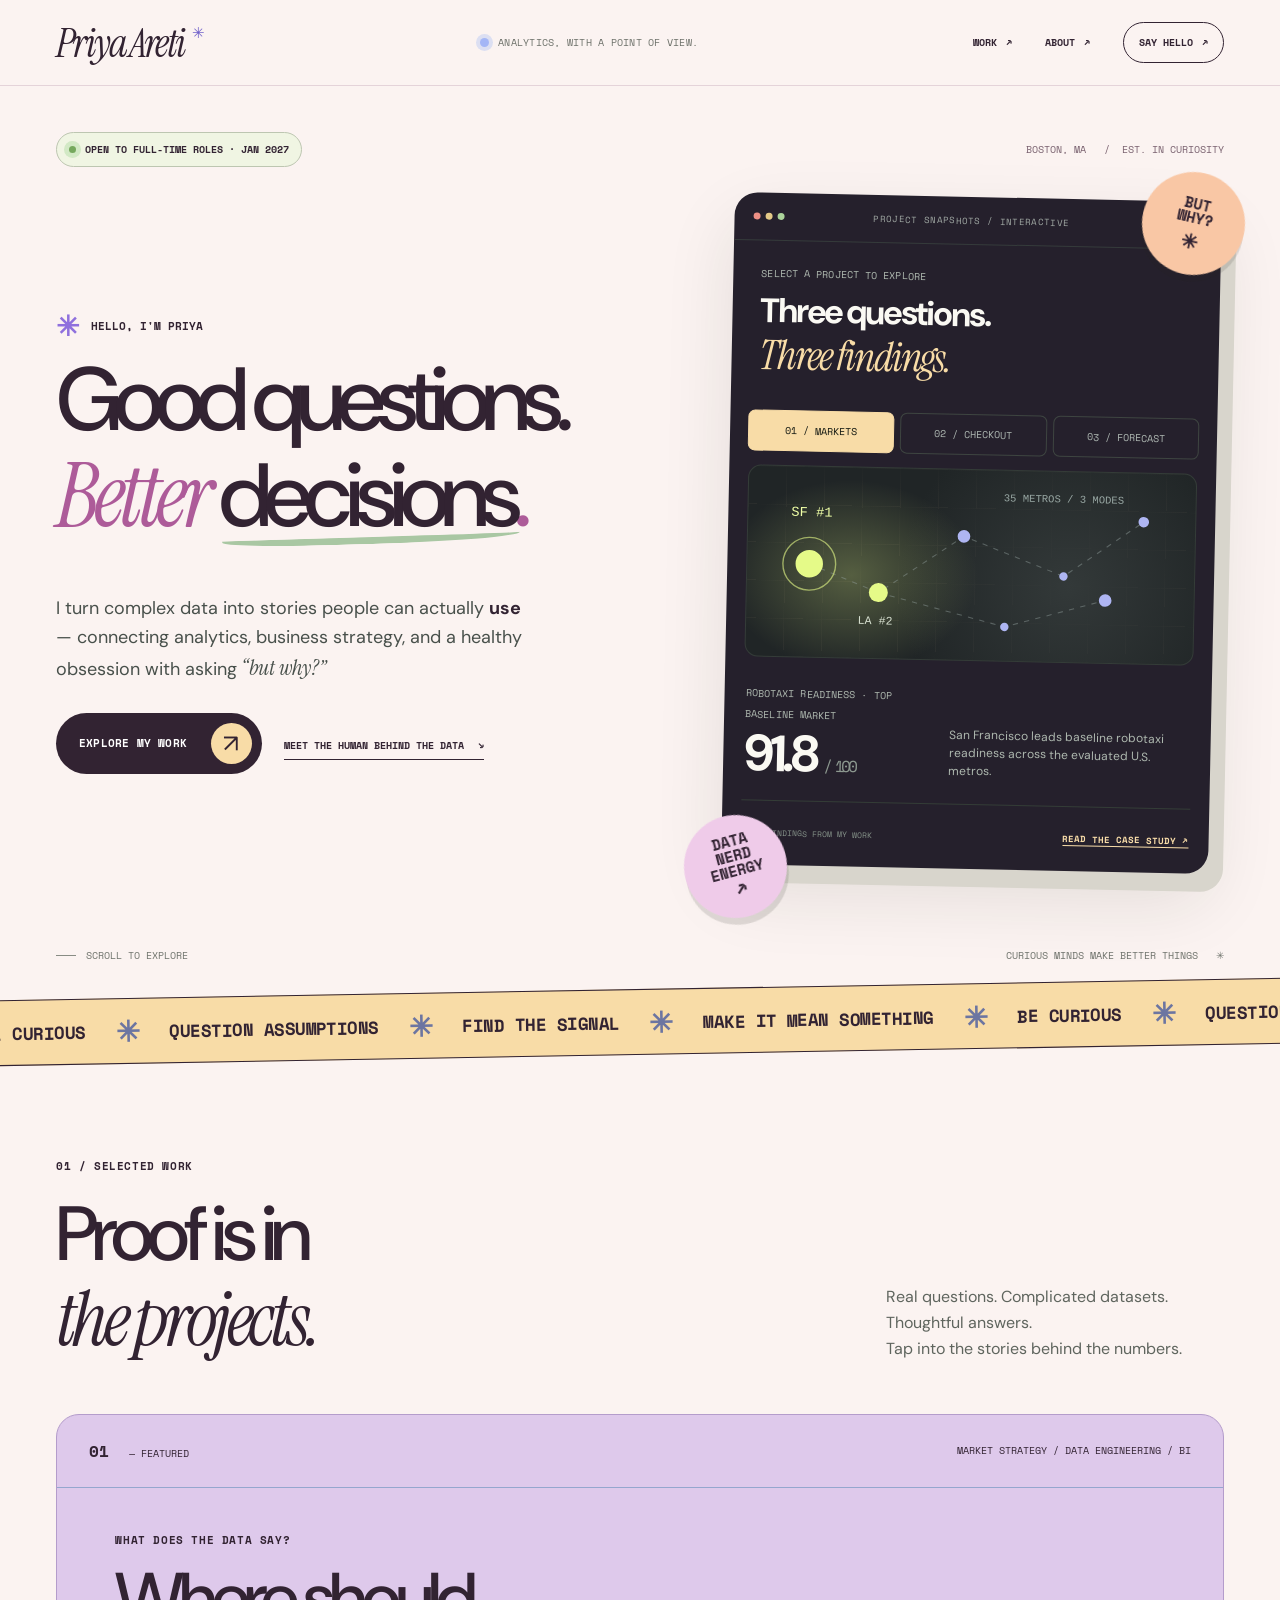
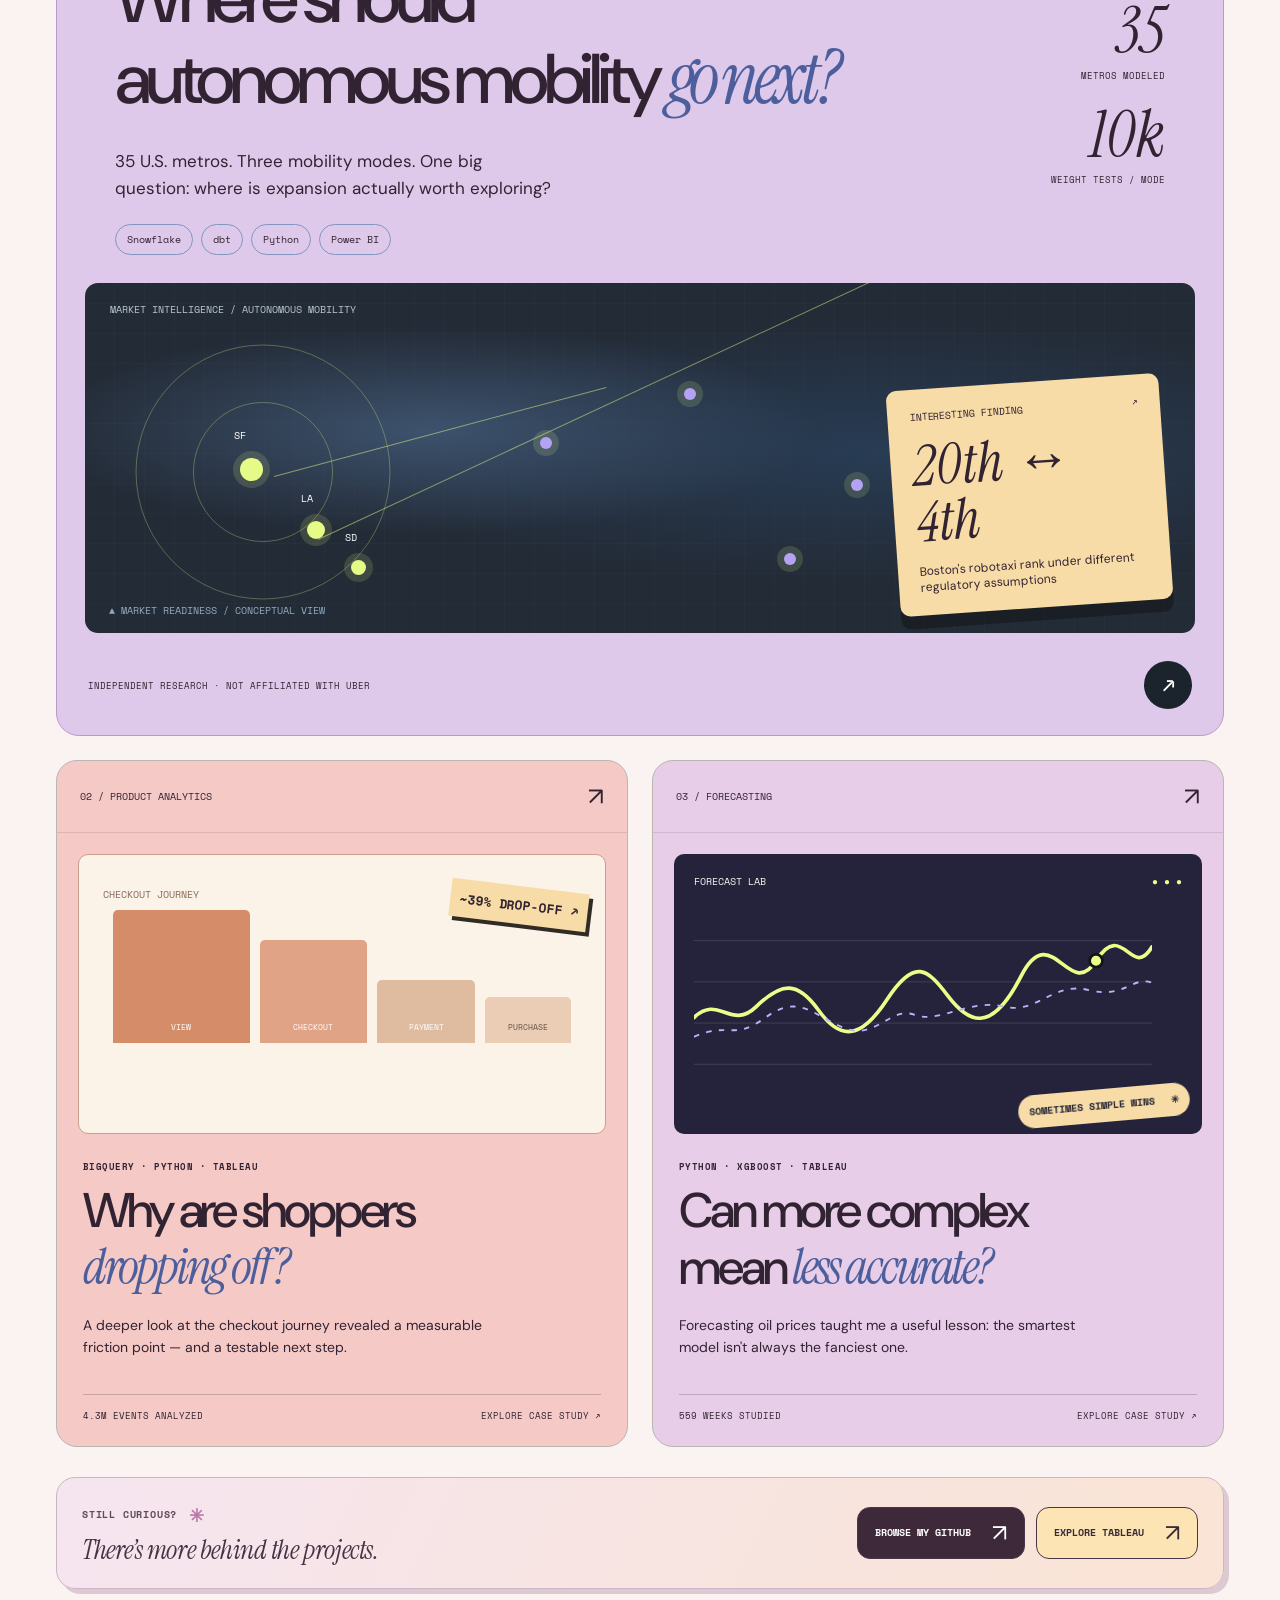
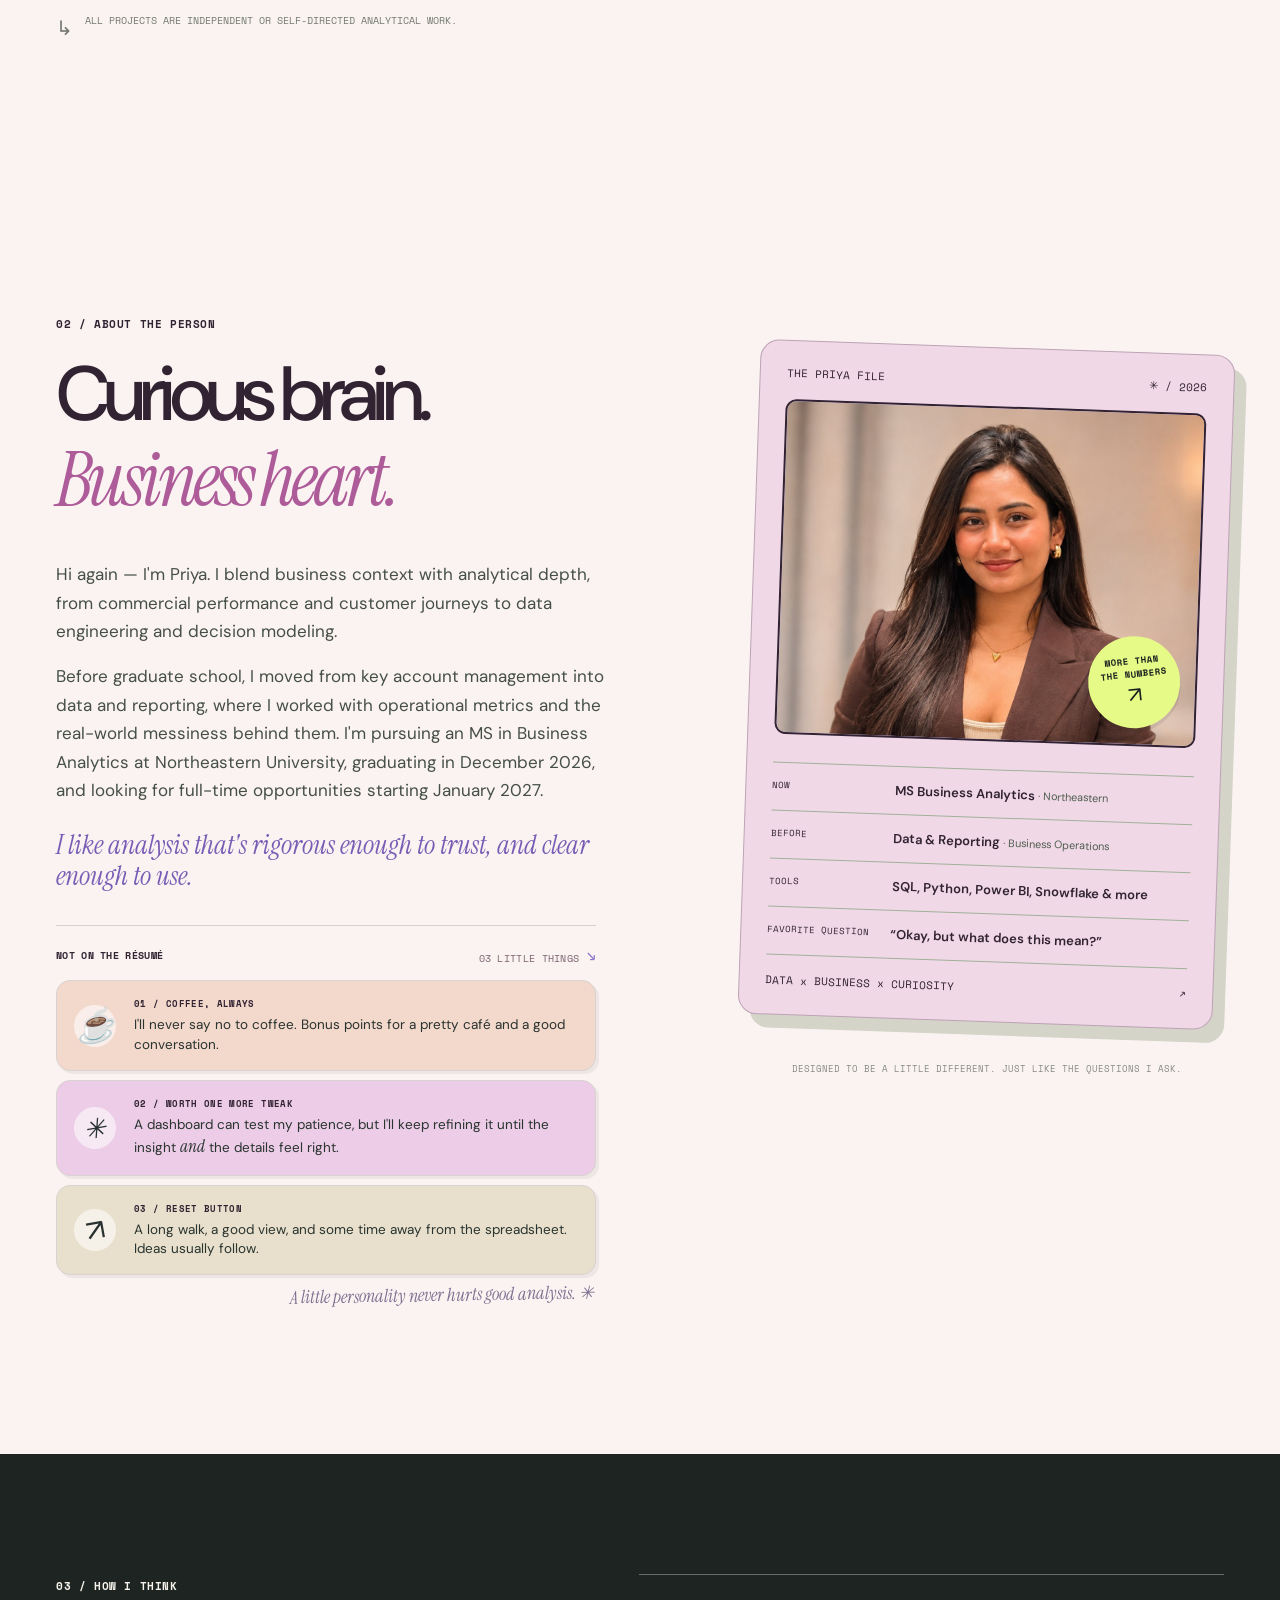
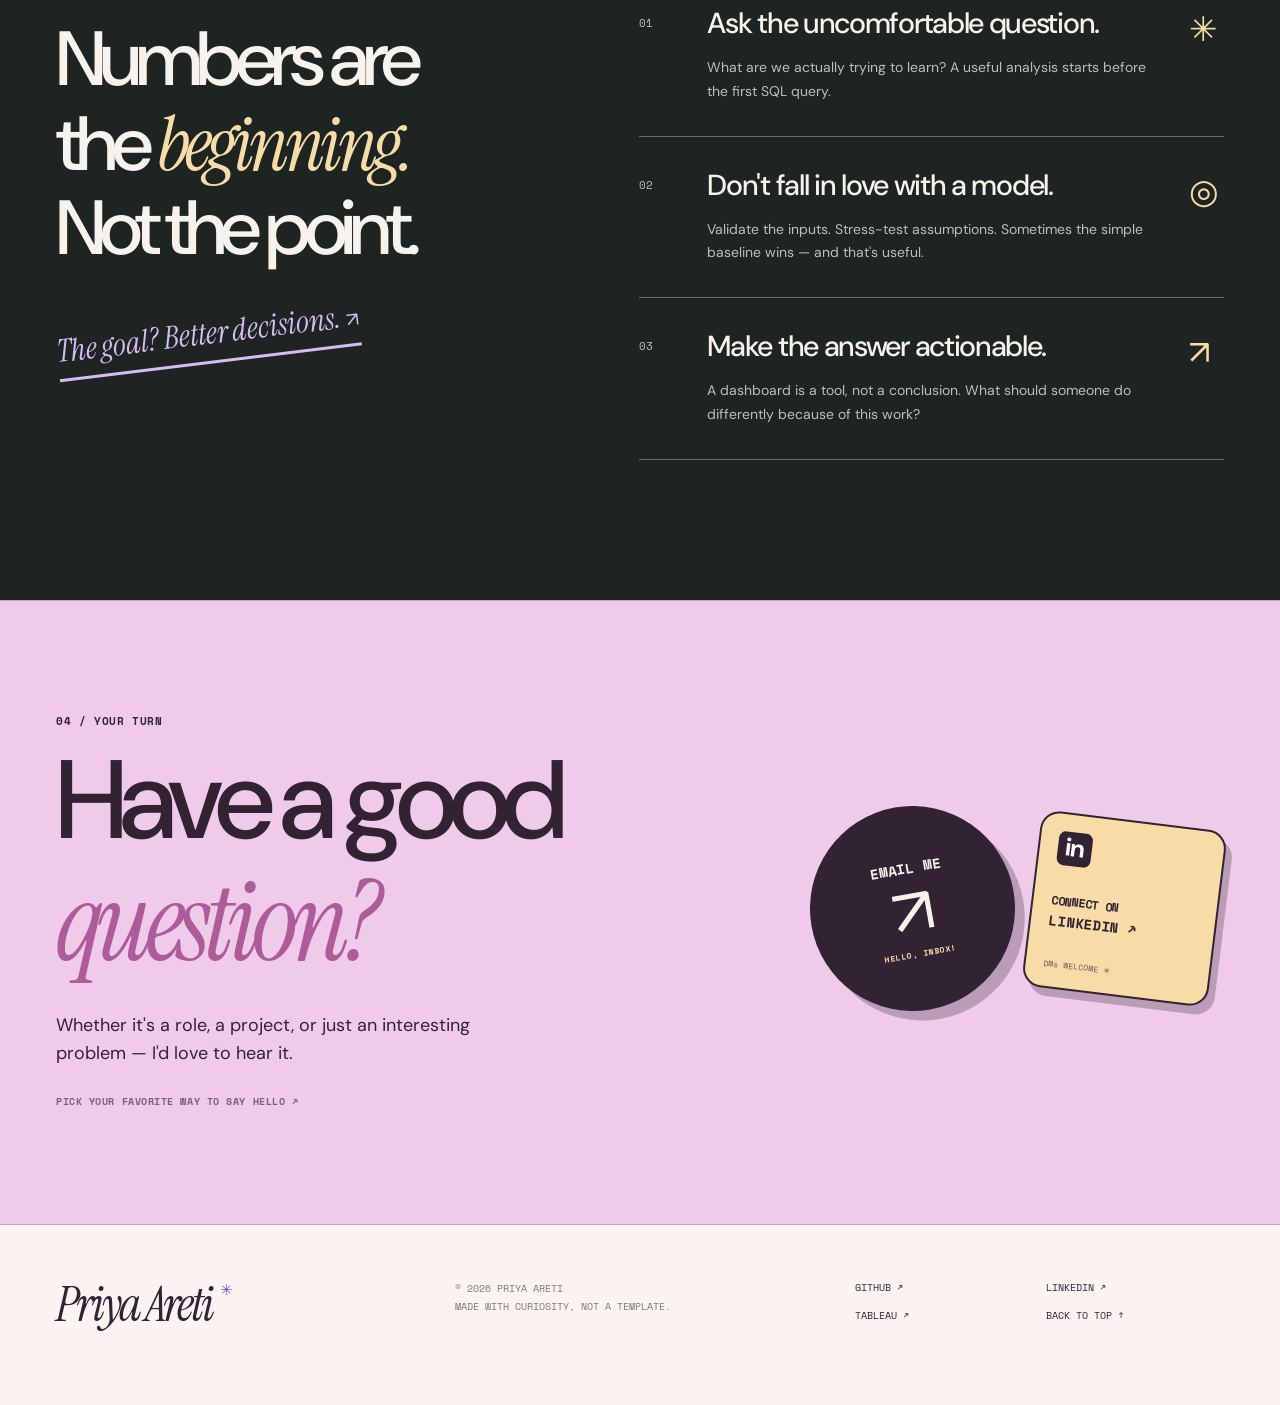
==== commit 4d3e3e7a: "Add files via upload" ====
--- a/index.html
+++ b/index.html
@@ -5,7 +5,7 @@
 <meta name="theme-color" content="#fbf3f1">
 <meta name="description" content="Priya Areti — Business analytics and data storytelling. I connect curious questions, rigorous analysis and useful decisions. Selected work in autonomous mobility, product analytics and forecasting.">
 <title>Priya Areti — Analytics, with a point of view.</title>
-<link rel="icon" href="assets/favicon.svg" type="image/svg+xml">
+<link rel="icon" href="favicon.svg" type="image/svg+xml">
 <link rel="preconnect" href="https://fonts.googleapis.com"><link rel="preconnect" href="https://fonts.gstatic.com" crossorigin>
 <link href="https://fonts.googleapis.com/css2?family=DM+Sans:wght@400;500;600;700&family=Instrument+Serif:ital@0;1&family=Space+Mono:wght@400;700&display=swap" rel="stylesheet">
 <link rel="stylesheet" href="styles.css">
@@ -43,7 +43,7 @@
       </div>
       <div class="studio-graphic" id="studio-graphic" aria-live="polite"></div>
       <div class="studio-result"><div><span class="studio-eyebrow" id="studio-eyebrow">ROBOTAXI READINESS · TOP MARKET</span><strong id="studio-stat">91.8 <small>/ 100</small></strong></div><p id="studio-insight">San Francisco leads the baseline robotaxi ranking among evaluated U.S. metros.</p></div>
-      <div class="studio-bottom"><span>REAL FINDINGS FROM MY WORK</span><a id="studio-case-link" class="studio-case-link" href="projects/mobility.html" aria-label="Read the full case study about autonomous mobility">READ THE CASE STUDY ↗</a></div>
+      <div class="studio-bottom"><span>REAL FINDINGS FROM MY WORK</span><a id="studio-case-link" class="studio-case-link" href="mobility.html" aria-label="Read the full case study about autonomous mobility">READ THE CASE STUDY ↗</a></div>
    </div>
    <div class="floating-sticker sticker-2" aria-hidden="true">DATA<br>NERD<br>ENERGY <span>↗</span></div>
   </div>
@@ -53,15 +53,15 @@
 <div class="ticker" aria-hidden="true"><div class="ticker-track">BE CURIOUS <span>✳</span> QUESTION ASSUMPTIONS <span>✳</span> FIND THE SIGNAL <span>✳</span> MAKE IT MEAN SOMETHING <span>✳</span> BE CURIOUS <span>✳</span> QUESTION ASSUMPTIONS <span>✳</span> FIND THE SIGNAL <span>✳</span> MAKE IT MEAN SOMETHING <span>✳</span></div></div>
 <section id="work" class="work-section container">
  <div class="section-heading reveal"><div><span class="eyebrow">01 / SELECTED WORK</span><h2>Proof is in<br><em>the projects.</em></h2></div><p>Real questions. Complicated datasets. Thoughtful answers.<br>Tap into the stories behind the numbers.</p></div>
- <a href="projects/mobility.html" class="feature-project reveal" aria-label="View Autonomous Mobility Network Expansion Strategy case study">
+ <a href="mobility.html" class="feature-project reveal" aria-label="View Autonomous Mobility Network Expansion Strategy case study">
    <div class="feature-top"><span class="project-numeral">01 <span>— FEATURED</span></span><span class="project-type">MARKET STRATEGY / DATA ENGINEERING / BI</span></div>
    <div class="feature-copy"><div><div class="project-label">WHAT DOES THE DATA SAY?</div><h3>Where should<br>autonomous mobility <em>go next?</em></h3><p>35 U.S. metros. Three mobility modes. One big question: where is expansion actually worth exploring?</p><div class="project-tags"><span>Snowflake</span><span>dbt</span><span>Python</span><span>Power BI</span></div></div><div class="feature-stats"><div><strong>35</strong><span>METROS MODELED</span></div><div><strong>10k</strong><span>WEIGHT TESTS / MODE</span></div></div></div>
    <div class="feature-art"><div class="visual-map"><div class="map-dot dot-a"><span>SF</span></div><div class="map-dot dot-b"><span>LA</span></div><div class="map-dot dot-c"><span>SD</span></div><div class="map-dot dot-d"></div><div class="map-dot dot-e"></div><div class="map-dot dot-f"></div><div class="map-dot dot-g"></div><div class="map-dot dot-h"></div><div class="map-orbit orbit-a"></div><div class="map-orbit orbit-b"></div><div class="map-line line-a"></div><div class="map-line line-b"></div><div class="map-crosshair">+</div><div class="map-legend">▲ MARKET READINESS / CONCEPTUAL VIEW</div></div><div class="feature-floating"><div class="feature-floating-label">INTERESTING FINDING <span>↗</span></div><strong>20th ↔ 4th</strong><span>Boston's robotaxi rank under different regulatory assumptions</span></div></div>
    <div class="feature-bottom"><span>INDEPENDENT RESEARCH · NOT AFFILIATED WITH UBER</span><span class="round-arrow" aria-hidden="true">↗</span></div>
  </a>
  <div class="project-duo">
-  <a href="projects/ecommerce.html" class="project-tile ecommerce-tile reveal"><div class="tile-head"><span>02 / PRODUCT ANALYTICS</span><span class="tile-go">↗</span></div><div class="ecommerce-visual"><span class="vis-mini-tag">CHECKOUT JOURNEY</span><div class="funnel-art"><div class="funnel-stage stage-1"><span>VIEW</span></div><div class="funnel-stage stage-2"><span>CHECKOUT</span></div><div class="funnel-stage stage-3"><span>PAYMENT</span></div><div class="funnel-stage stage-4"><span>PURCHASE</span></div></div><span class="funnel-callout">~39% DROP-OFF ↗</span></div><div class="tile-copy"><span class="tile-mini">BIGQUERY · PYTHON · TABLEAU</span><h3>Why are shoppers<br><em>dropping off?</em></h3><p>A deeper look at the checkout journey revealed a measurable friction point — and a testable next step.</p><div class="tile-footer"><span>4.3M EVENTS ANALYZED</span><span>EXPLORE CASE STUDY ↗</span></div></div></a>
-  <a href="projects/wti.html" class="project-tile wti-tile reveal"><div class="tile-head"><span>03 / FORECASTING</span><span class="tile-go">↗</span></div><div class="wti-visual"><div class="wti-chart-header">FORECAST LAB <span>● ● ●</span></div><svg viewBox="0 0 500 190" class="wti-chart" role="img" aria-label="Illustrative trend visualization"><path d="M0 40H500M0 85H500M0 130H500M0 175H500" stroke="rgba(255,255,255,.14)" stroke-width="1"/><path d="M0 124 C27 98 40 139 68 112 S113 84 136 116 S181 150 211 104 S255 71 277 100 S324 144 357 79 S410 108 439 62 S478 84 500 47" fill="none" stroke="#e8ff8a" stroke-width="4" stroke-linecap="round"/><path d="M0 145 C39 128 42 150 78 124 S128 120 163 135 S214 111 241 121 S301 103 338 112 S392 84 431 94 S479 78 500 86" fill="none" stroke="#b9b3f9" stroke-width="2" stroke-dasharray="6 8"/><circle cx="439" cy="62" r="7" fill="#e8ff8a" stroke="#141518" stroke-width="3"/></svg><div class="wti-chip">SOMETIMES SIMPLE WINS <span>✳</span></div></div><div class="tile-copy"><span class="tile-mini">PYTHON · XGBOOST · TABLEAU</span><h3>Can more complex<br>mean <em>less accurate?</em></h3><p>Forecasting oil prices taught me a useful lesson: the smartest model isn't always the fanciest one.</p><div class="tile-footer"><span>559 WEEKS STUDIED</span><span>EXPLORE CASE STUDY ↗</span></div></div></a>
+  <a href="ecommerce.html" class="project-tile ecommerce-tile reveal"><div class="tile-head"><span>02 / PRODUCT ANALYTICS</span><span class="tile-go">↗</span></div><div class="ecommerce-visual"><span class="vis-mini-tag">CHECKOUT JOURNEY</span><div class="funnel-art"><div class="funnel-stage stage-1"><span>VIEW</span></div><div class="funnel-stage stage-2"><span>CHECKOUT</span></div><div class="funnel-stage stage-3"><span>PAYMENT</span></div><div class="funnel-stage stage-4"><span>PURCHASE</span></div></div><span class="funnel-callout">~39% DROP-OFF ↗</span></div><div class="tile-copy"><span class="tile-mini">BIGQUERY · PYTHON · TABLEAU</span><h3>Why are shoppers<br><em>dropping off?</em></h3><p>A deeper look at the checkout journey revealed a measurable friction point — and a testable next step.</p><div class="tile-footer"><span>4.3M EVENTS ANALYZED</span><span>EXPLORE CASE STUDY ↗</span></div></div></a>
+  <a href="wti.html" class="project-tile wti-tile reveal"><div class="tile-head"><span>03 / FORECASTING</span><span class="tile-go">↗</span></div><div class="wti-visual"><div class="wti-chart-header">FORECAST LAB <span>● ● ●</span></div><svg viewBox="0 0 500 190" class="wti-chart" role="img" aria-label="Illustrative trend visualization"><path d="M0 40H500M0 85H500M0 130H500M0 175H500" stroke="rgba(255,255,255,.14)" stroke-width="1"/><path d="M0 124 C27 98 40 139 68 112 S113 84 136 116 S181 150 211 104 S255 71 277 100 S324 144 357 79 S410 108 439 62 S478 84 500 47" fill="none" stroke="#e8ff8a" stroke-width="4" stroke-linecap="round"/><path d="M0 145 C39 128 42 150 78 124 S128 120 163 135 S214 111 241 121 S301 103 338 112 S392 84 431 94 S479 78 500 86" fill="none" stroke="#b9b3f9" stroke-width="2" stroke-dasharray="6 8"/><circle cx="439" cy="62" r="7" fill="#e8ff8a" stroke="#141518" stroke-width="3"/></svg><div class="wti-chip">SOMETIMES SIMPLE WINS <span>✳</span></div></div><div class="tile-copy"><span class="tile-mini">PYTHON · XGBOOST · TABLEAU</span><h3>Can more complex<br>mean <em>less accurate?</em></h3><p>Forecasting oil prices taught me a useful lesson: the smartest model isn't always the fanciest one.</p><div class="tile-footer"><span>559 WEEKS STUDIED</span><span>EXPLORE CASE STUDY ↗</span></div></div></a>
  </div>
  <div class="work-more reveal" aria-label="More ways to explore my work">
     <div class="work-more-copy"><span class="work-more-kicker">STILL CURIOUS? <span aria-hidden="true">✳</span></span><p>There’s more behind the projects.</p></div>
@@ -83,7 +83,7 @@
     <span class="little-things-scribble">A little personality never hurts good analysis. ✳</span>
   </div>
   </div><div class="about-right reveal"><div class="about-card"><div class="about-card-top"><span>THE PRIYA FILE</span><span>✳ / 2026</span></div><div class="about-card-portrait" aria-label="Portrait of Priya Areti">
-    <img src="assets/img/priya-portrait.jpg" alt="Priya Areti smiling in a brown blazer" loading="lazy" onload="this.parentElement.classList.remove('is-placeholder')" onerror="this.parentElement.classList.add('is-placeholder')" />
+    <img src="priya-portrait.jpg" alt="Priya Areti smiling in a brown blazer" loading="lazy" onload="this.parentElement.classList.remove('is-placeholder')" onerror="this.parentElement.classList.add('is-placeholder')" />
     <div class="portrait-fallback" aria-hidden="true"><span class="portrait-flower">✳</span><span class="portrait-name">Priya<br><em>Areti.</em></span><span class="portrait-caption">THE PERSON BEHIND THE PROJECTS</span></div>
     <span class="portrait-sticker">MORE THAN<br>THE NUMBERS <i>↗</i></span>
   </div><div class="about-rows"><div><span>NOW</span><strong>MS Business Analytics <small>· Northeastern</small></strong></div><div><span>BEFORE</span><strong>Data & Reporting <small>· Business Operations</small></strong></div><div><span>TOOLS</span><strong>SQL, Python, Power BI, Snowflake & more</strong></div><div><span>FAVORITE QUESTION</span><strong>“Okay, but what does this mean?”</strong></div></div><div class="about-card-bottom">DATA x BUSINESS x CURIOSITY <span>↗</span></div></div><div class="about-tiny">DESIGNED TO BE A LITTLE DIFFERENT. JUST LIKE THE QUESTIONS I ASK.</div></div></section>
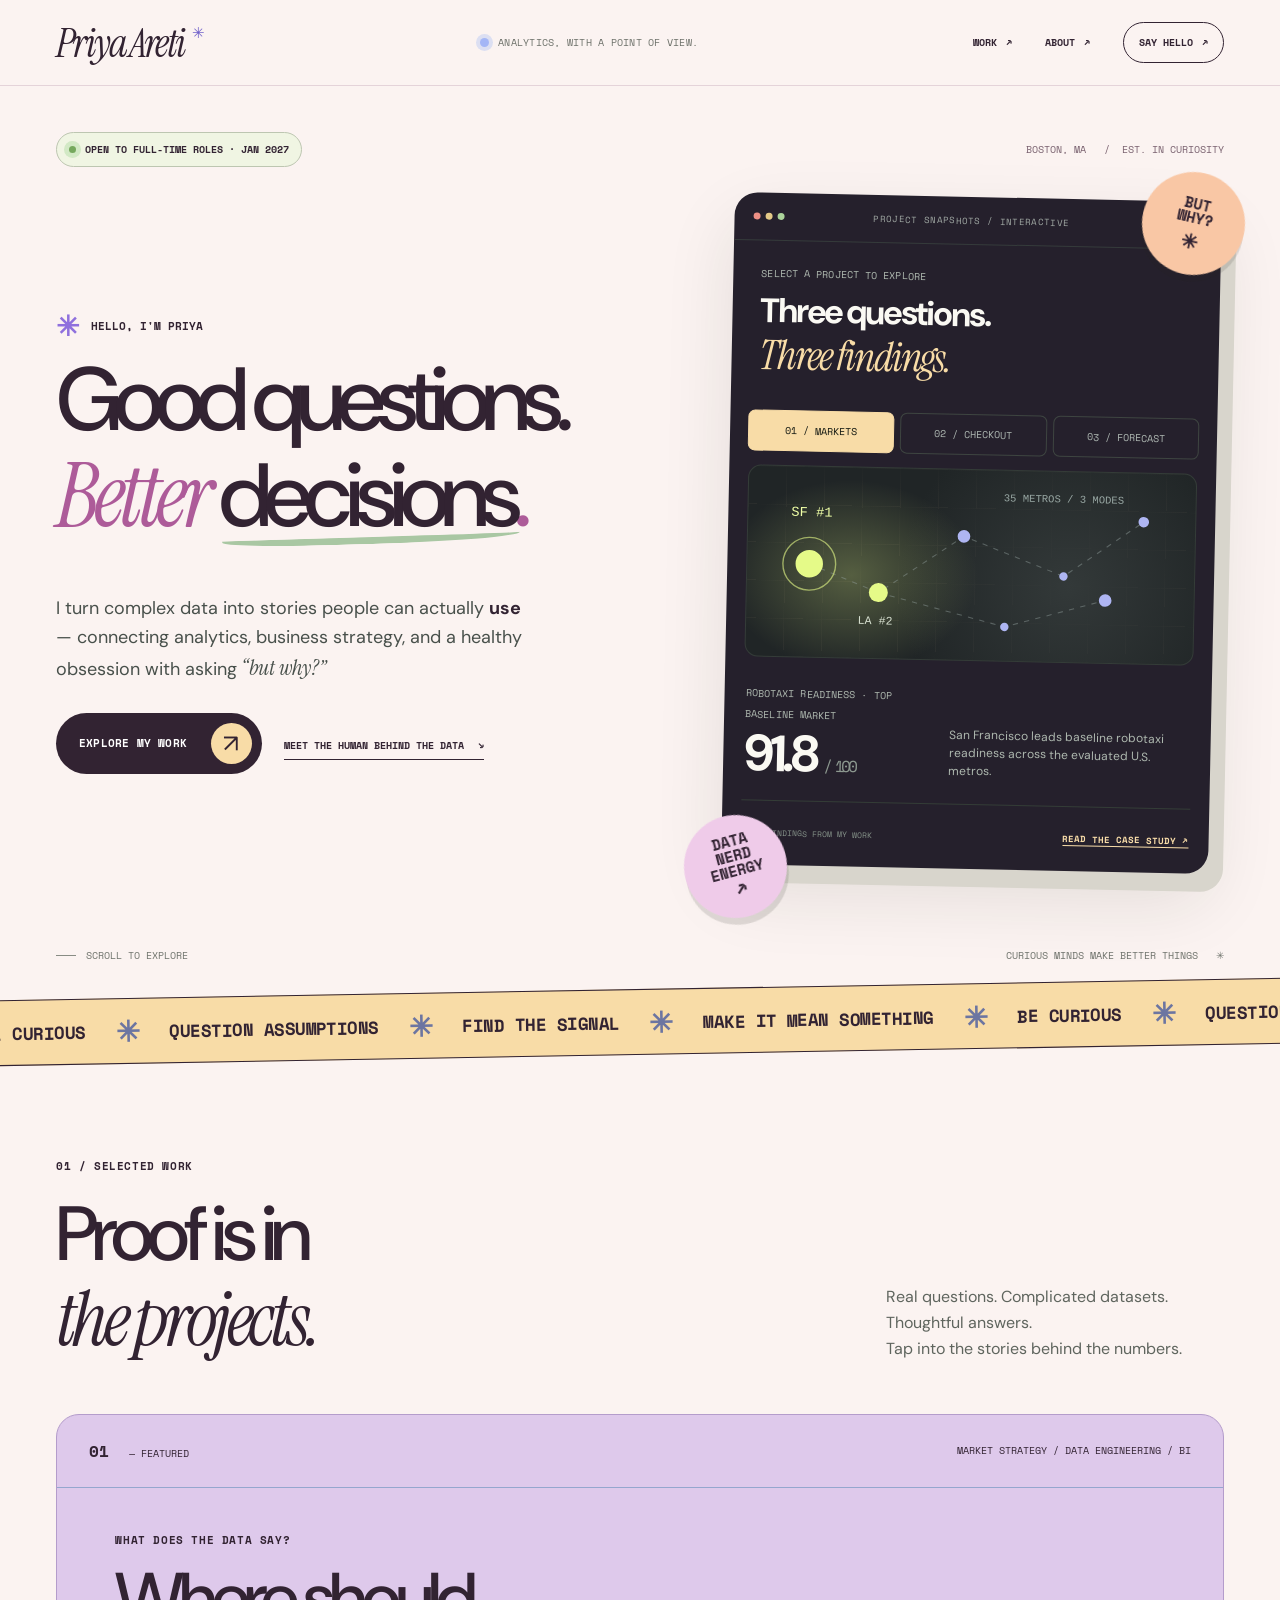
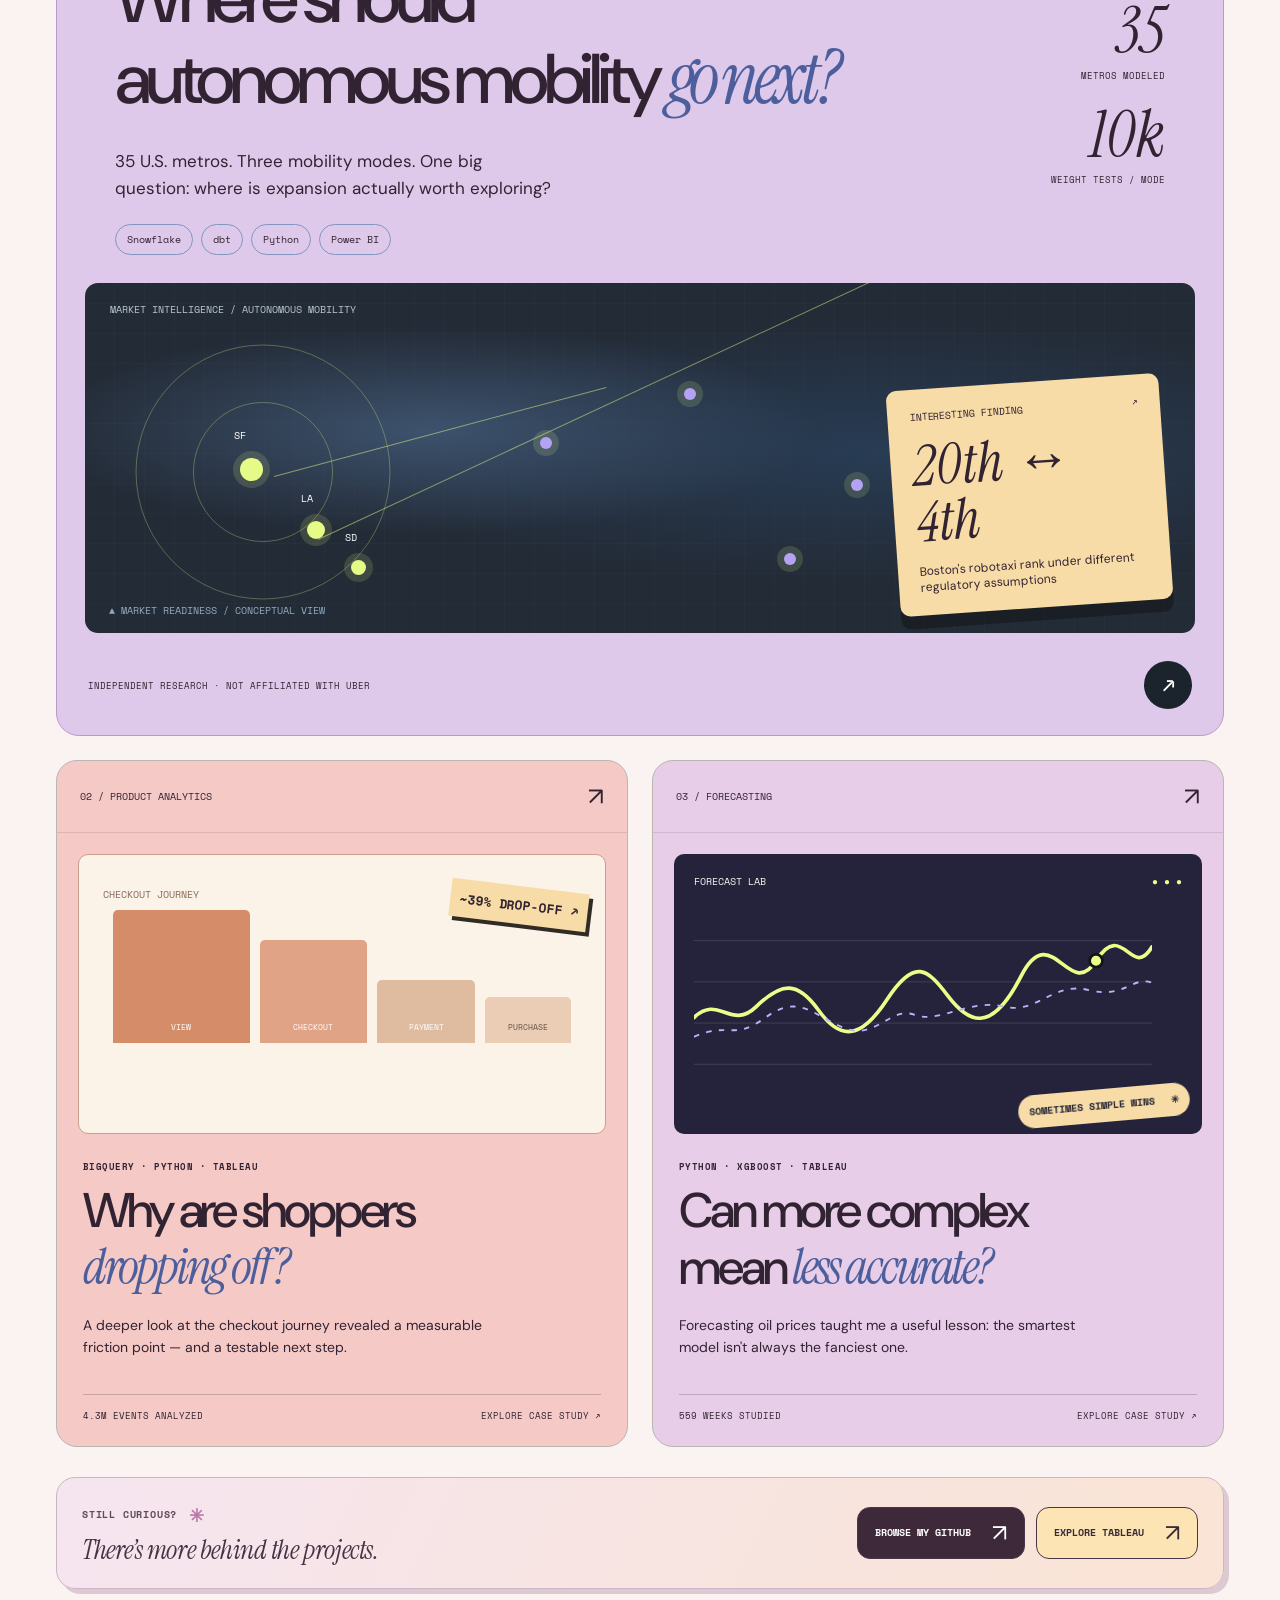
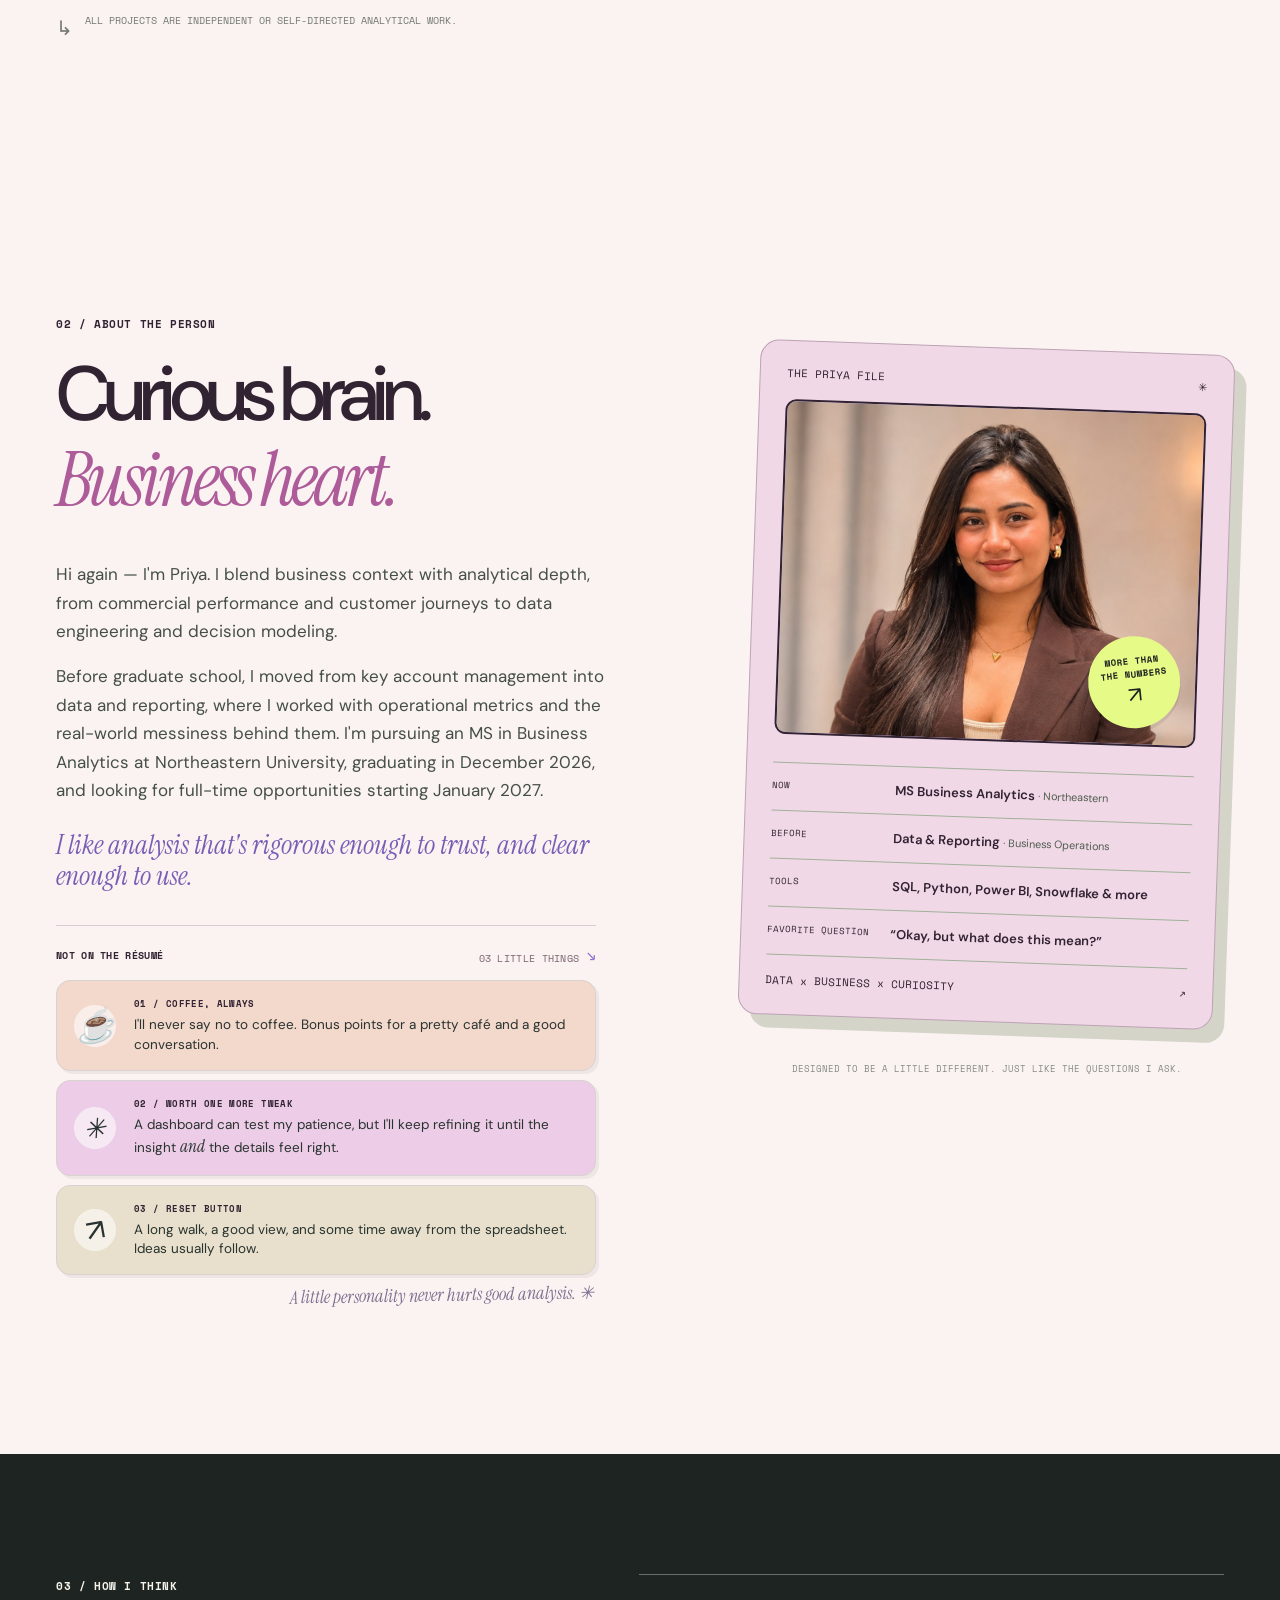
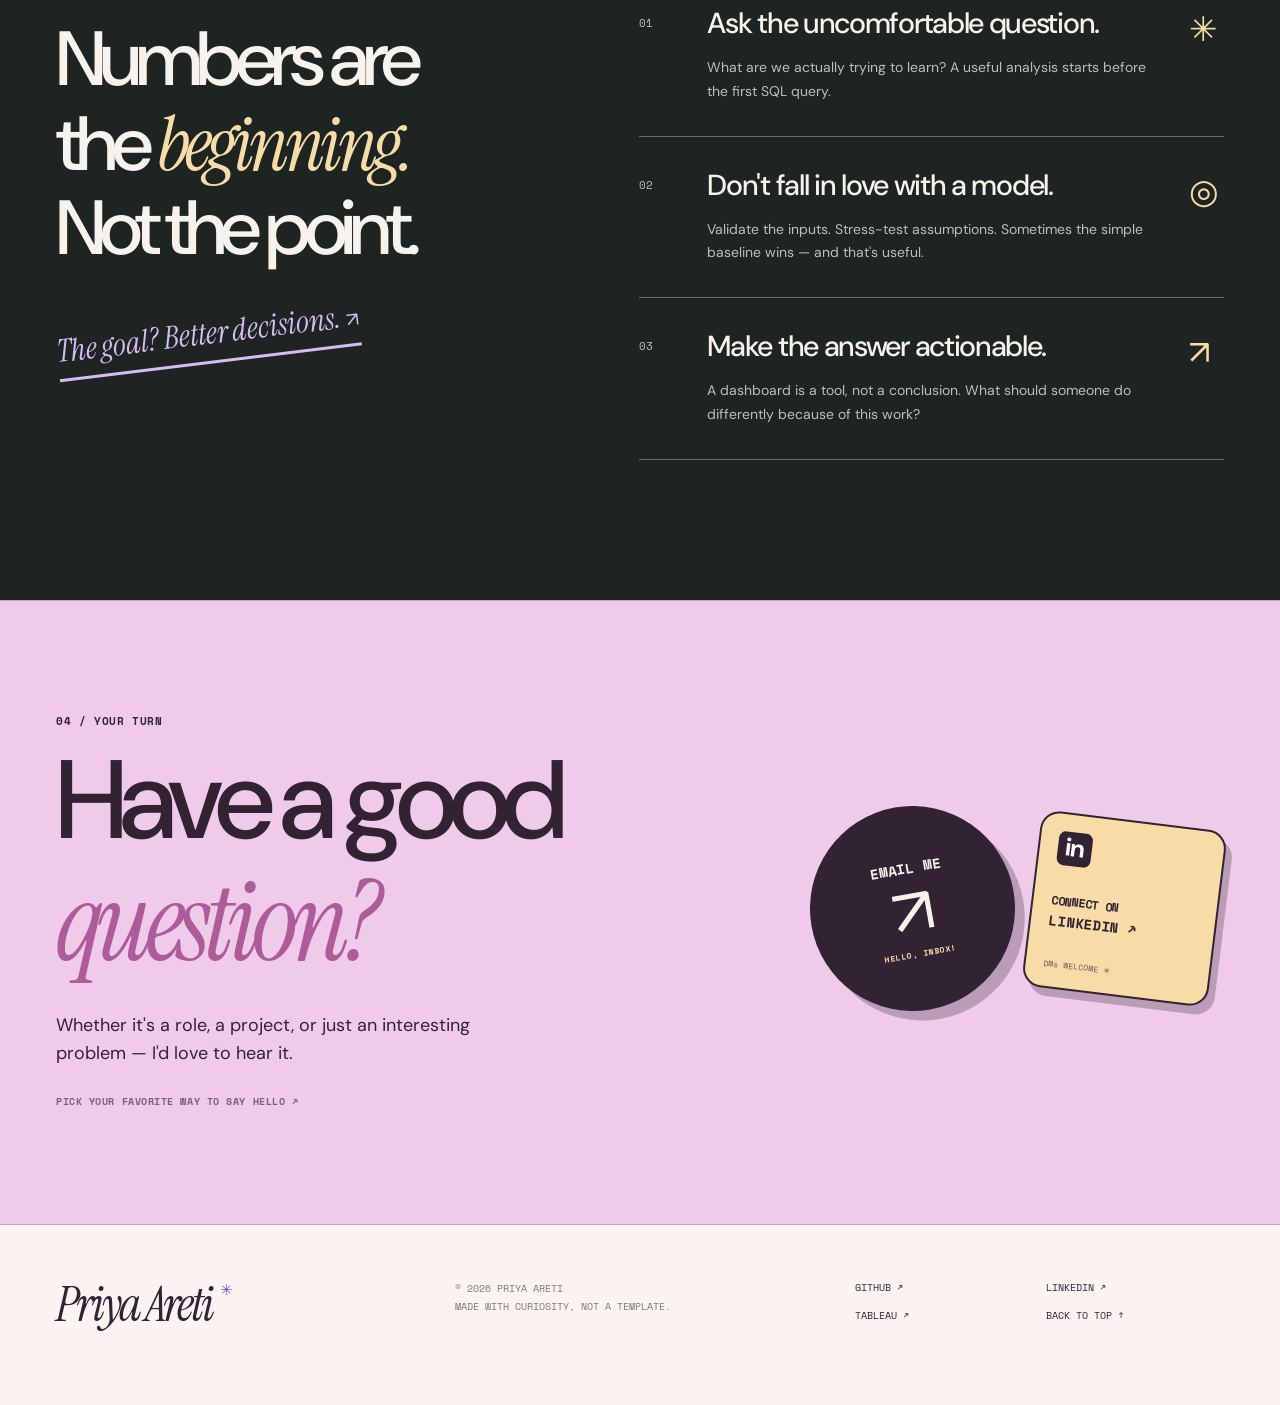
==== commit e5e1f72f: "Add files via upload" ====
--- a/index.html
+++ b/index.html
@@ -82,8 +82,8 @@
     </div>
     <span class="little-things-scribble">A little personality never hurts good analysis. ✳</span>
   </div>
-  </div><div class="about-right reveal"><div class="about-card"><div class="about-card-top"><span>THE PRIYA FILE</span><span>✳ / 2026</span></div><div class="about-card-portrait" aria-label="Portrait of Priya Areti">
-    <img src="priya-portrait.jpg" alt="Priya Areti smiling in a brown blazer" loading="lazy" onload="this.parentElement.classList.remove('is-placeholder')" onerror="this.parentElement.classList.add('is-placeholder')" />
+  </div><div class="about-right reveal"><div class="about-card"><div class="about-card-top"><span>THE PRIYA FILE</span><span>✳</span></div><div class="about-card-portrait" aria-label="Portrait of Priya Areti">
+    <img src="./priya-portrait.jpg?v=20261103" alt="Priya Areti smiling in a brown blazer" loading="lazy" onload="this.parentElement.classList.remove('is-placeholder')" onerror="if (!this.dataset.triedRaw) { this.dataset.triedRaw = '1'; this.src = 'https://raw.githubusercontent.com/priyaareti14/priyaareti14.github.io/main/priya-portrait.jpg'; } else { this.parentElement.classList.add('is-placeholder'); }" />
     <div class="portrait-fallback" aria-hidden="true"><span class="portrait-flower">✳</span><span class="portrait-name">Priya<br><em>Areti.</em></span><span class="portrait-caption">THE PERSON BEHIND THE PROJECTS</span></div>
     <span class="portrait-sticker">MORE THAN<br>THE NUMBERS <i>↗</i></span>
   </div><div class="about-rows"><div><span>NOW</span><strong>MS Business Analytics <small>· Northeastern</small></strong></div><div><span>BEFORE</span><strong>Data & Reporting <small>· Business Operations</small></strong></div><div><span>TOOLS</span><strong>SQL, Python, Power BI, Snowflake & more</strong></div><div><span>FAVORITE QUESTION</span><strong>“Okay, but what does this mean?”</strong></div></div><div class="about-card-bottom">DATA x BUSINESS x CURIOSITY <span>↗</span></div></div><div class="about-tiny">DESIGNED TO BE A LITTLE DIFFERENT. JUST LIKE THE QUESTIONS I ASK.</div></div></section>
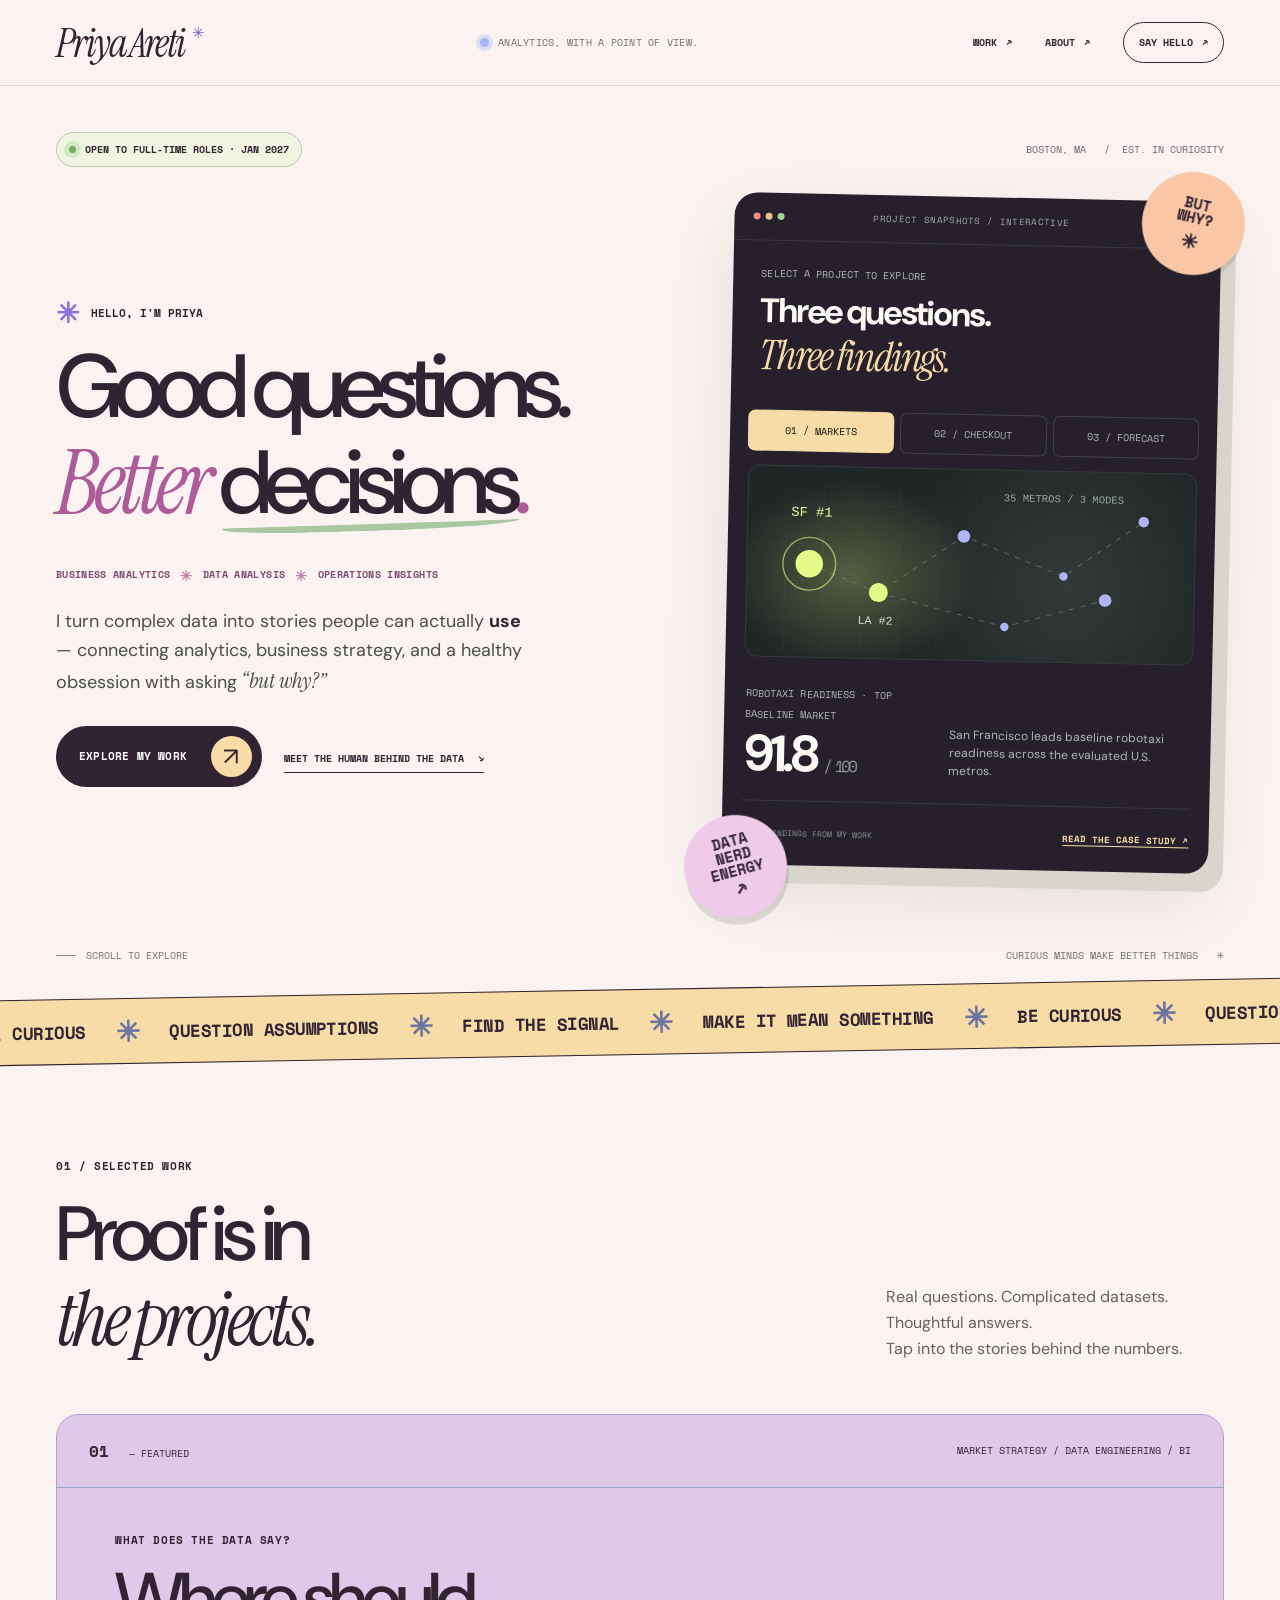
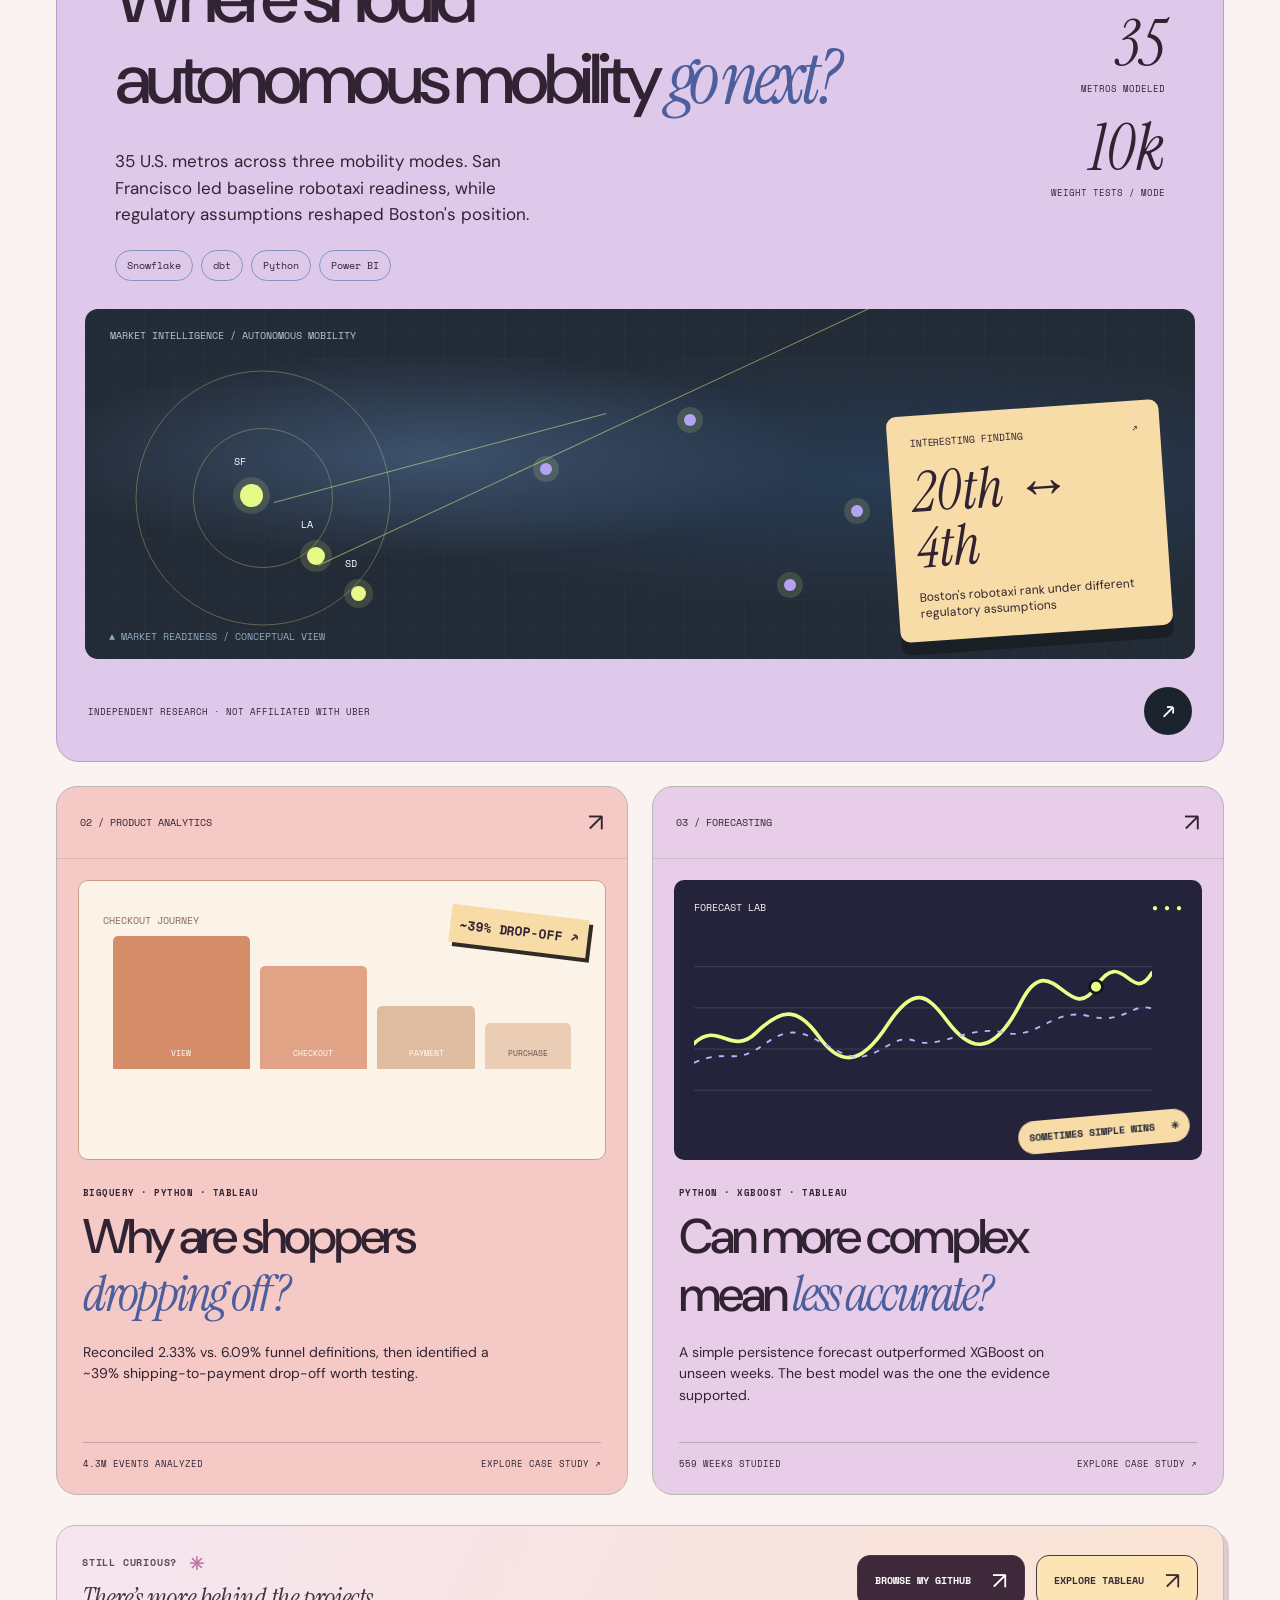
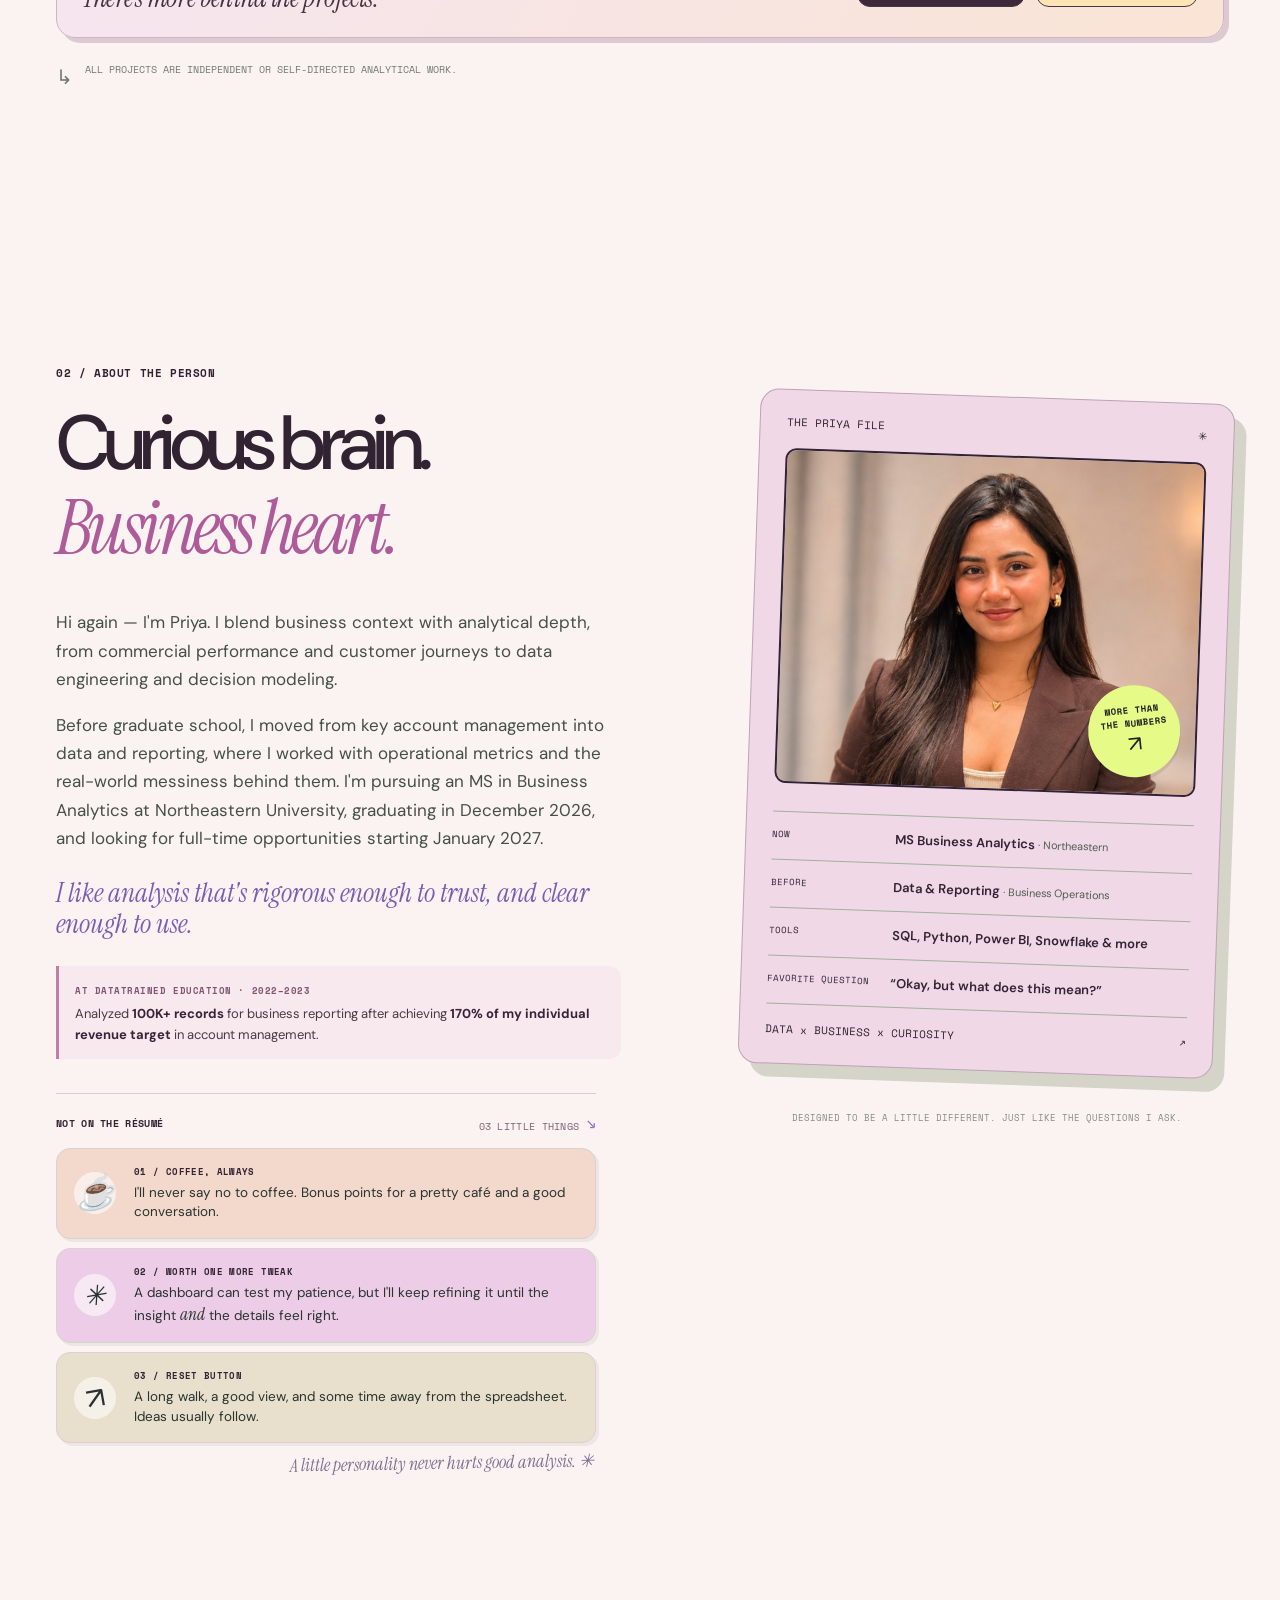
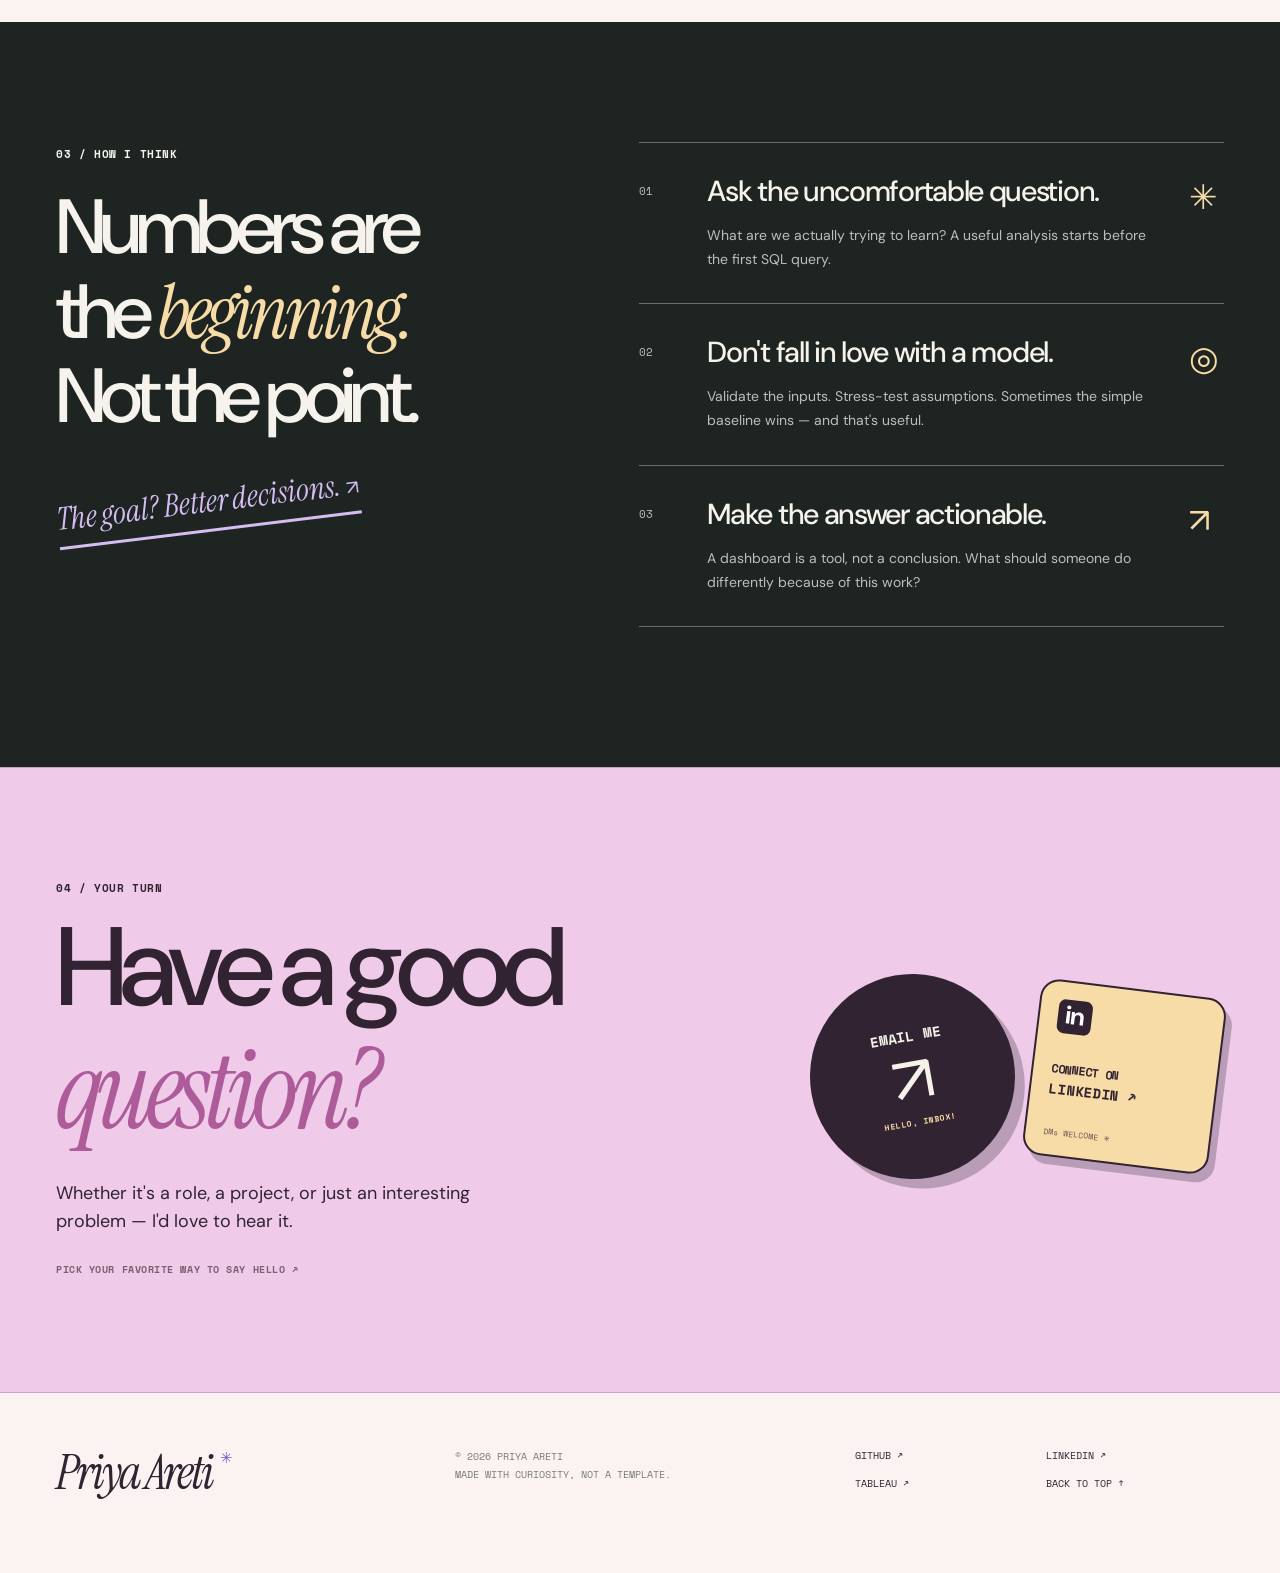
==== commit 41476b86: "Add files via upload Polish mobile layout and portfolio previews" ====
--- a/index.html
+++ b/index.html
@@ -4,6 +4,20 @@
 <meta charset="UTF-8"><meta name="viewport" content="width=device-width,initial-scale=1">
 <meta name="theme-color" content="#fbf3f1">
 <meta name="description" content="Priya Areti — Business analytics and data storytelling. I connect curious questions, rigorous analysis and useful decisions. Selected work in autonomous mobility, product analytics and forecasting.">
+<link rel="canonical" href="https://priyaareti14.github.io/">
+<meta property="og:type" content="website">
+<meta property="og:site_name" content="Priya Areti">
+<meta property="og:title" content="Priya Areti | Business Analytics Portfolio">
+<meta property="og:description" content="Good questions. Better decisions. Explore my business analytics projects, findings, and the person behind the data.">
+<meta property="og:url" content="https://priyaareti14.github.io/">
+<meta property="og:image" content="https://priyaareti14.github.io/portfolio-social-preview.png">
+<meta property="og:image:width" content="1200">
+<meta property="og:image:height" content="627">
+<meta property="og:image:alt" content="Priya Areti in her brown blazer, alongside the Curious brain. Business heart. section of her portfolio">
+<meta name="twitter:card" content="summary_large_image">
+<meta name="twitter:title" content="Priya Areti | Business Analytics Portfolio">
+<meta name="twitter:description" content="Good questions. Better decisions. Business analytics, market strategy, customer behavior, and forecasting.">
+<meta name="twitter:image" content="https://priyaareti14.github.io/portfolio-social-preview.png">
 <title>Priya Areti — Analytics, with a point of view.</title>
 <link rel="icon" href="favicon.svg" type="image/svg+xml">
 <link rel="preconnect" href="https://fonts.googleapis.com"><link rel="preconnect" href="https://fonts.gstatic.com" crossorigin>
@@ -28,7 +42,8 @@
   <div class="hero-left">
    <div class="hero-accent reveal"><span class="asterisk">✳</span><span>HELLO, I'M PRIYA</span></div>
    <h1 id="hero-title" class="hero-title reveal">Good questions.<br><em>Better</em> <span class="decision-wrap">decisions<span class="underline-scribble" aria-hidden="true"></span></span><span class="title-period">.</span></h1>
-   <p class="hero-description reveal">I turn complex data into stories people can actually <strong>use</strong> — connecting analytics, business strategy, and a healthy obsession with asking <em>“but why?”</em></p>
+   <p class="hero-role-line reveal">BUSINESS ANALYTICS <span aria-hidden="true">✳</span> DATA ANALYSIS <span aria-hidden="true">✳</span> OPERATIONS INSIGHTS</p>
+    <p class="hero-description reveal">I turn complex data into stories people can actually <strong>use</strong> — connecting analytics, business strategy, and a healthy obsession with asking <em>“but why?”</em></p>
    <div class="hero-actions reveal"><a class="button button-dark magnetic" href="#work">EXPLORE MY WORK <span class="button-icon">↗</span></a><a class="text-link" href="#about">MEET THE HUMAN BEHIND THE DATA <span>↘</span></a></div>
   </div>
   <div class="hero-right reveal">
@@ -55,13 +70,13 @@
  <div class="section-heading reveal"><div><span class="eyebrow">01 / SELECTED WORK</span><h2>Proof is in<br><em>the projects.</em></h2></div><p>Real questions. Complicated datasets. Thoughtful answers.<br>Tap into the stories behind the numbers.</p></div>
  <a href="mobility.html" class="feature-project reveal" aria-label="View Autonomous Mobility Network Expansion Strategy case study">
    <div class="feature-top"><span class="project-numeral">01 <span>— FEATURED</span></span><span class="project-type">MARKET STRATEGY / DATA ENGINEERING / BI</span></div>
-   <div class="feature-copy"><div><div class="project-label">WHAT DOES THE DATA SAY?</div><h3>Where should<br>autonomous mobility <em>go next?</em></h3><p>35 U.S. metros. Three mobility modes. One big question: where is expansion actually worth exploring?</p><div class="project-tags"><span>Snowflake</span><span>dbt</span><span>Python</span><span>Power BI</span></div></div><div class="feature-stats"><div><strong>35</strong><span>METROS MODELED</span></div><div><strong>10k</strong><span>WEIGHT TESTS / MODE</span></div></div></div>
+   <div class="feature-copy"><div><div class="project-label">WHAT DOES THE DATA SAY?</div><h3>Where should<br>autonomous mobility <em>go next?</em></h3><p>35 U.S. metros across three mobility modes. San Francisco led baseline robotaxi readiness, while regulatory assumptions reshaped Boston's position.</p><div class="project-tags"><span>Snowflake</span><span>dbt</span><span>Python</span><span>Power BI</span></div></div><div class="feature-stats"><div><strong>35</strong><span>METROS MODELED</span></div><div><strong>10k</strong><span>WEIGHT TESTS / MODE</span></div></div></div>
    <div class="feature-art"><div class="visual-map"><div class="map-dot dot-a"><span>SF</span></div><div class="map-dot dot-b"><span>LA</span></div><div class="map-dot dot-c"><span>SD</span></div><div class="map-dot dot-d"></div><div class="map-dot dot-e"></div><div class="map-dot dot-f"></div><div class="map-dot dot-g"></div><div class="map-dot dot-h"></div><div class="map-orbit orbit-a"></div><div class="map-orbit orbit-b"></div><div class="map-line line-a"></div><div class="map-line line-b"></div><div class="map-crosshair">+</div><div class="map-legend">▲ MARKET READINESS / CONCEPTUAL VIEW</div></div><div class="feature-floating"><div class="feature-floating-label">INTERESTING FINDING <span>↗</span></div><strong>20th ↔ 4th</strong><span>Boston's robotaxi rank under different regulatory assumptions</span></div></div>
    <div class="feature-bottom"><span>INDEPENDENT RESEARCH · NOT AFFILIATED WITH UBER</span><span class="round-arrow" aria-hidden="true">↗</span></div>
  </a>
  <div class="project-duo">
-  <a href="ecommerce.html" class="project-tile ecommerce-tile reveal"><div class="tile-head"><span>02 / PRODUCT ANALYTICS</span><span class="tile-go">↗</span></div><div class="ecommerce-visual"><span class="vis-mini-tag">CHECKOUT JOURNEY</span><div class="funnel-art"><div class="funnel-stage stage-1"><span>VIEW</span></div><div class="funnel-stage stage-2"><span>CHECKOUT</span></div><div class="funnel-stage stage-3"><span>PAYMENT</span></div><div class="funnel-stage stage-4"><span>PURCHASE</span></div></div><span class="funnel-callout">~39% DROP-OFF ↗</span></div><div class="tile-copy"><span class="tile-mini">BIGQUERY · PYTHON · TABLEAU</span><h3>Why are shoppers<br><em>dropping off?</em></h3><p>A deeper look at the checkout journey revealed a measurable friction point — and a testable next step.</p><div class="tile-footer"><span>4.3M EVENTS ANALYZED</span><span>EXPLORE CASE STUDY ↗</span></div></div></a>
-  <a href="wti.html" class="project-tile wti-tile reveal"><div class="tile-head"><span>03 / FORECASTING</span><span class="tile-go">↗</span></div><div class="wti-visual"><div class="wti-chart-header">FORECAST LAB <span>● ● ●</span></div><svg viewBox="0 0 500 190" class="wti-chart" role="img" aria-label="Illustrative trend visualization"><path d="M0 40H500M0 85H500M0 130H500M0 175H500" stroke="rgba(255,255,255,.14)" stroke-width="1"/><path d="M0 124 C27 98 40 139 68 112 S113 84 136 116 S181 150 211 104 S255 71 277 100 S324 144 357 79 S410 108 439 62 S478 84 500 47" fill="none" stroke="#e8ff8a" stroke-width="4" stroke-linecap="round"/><path d="M0 145 C39 128 42 150 78 124 S128 120 163 135 S214 111 241 121 S301 103 338 112 S392 84 431 94 S479 78 500 86" fill="none" stroke="#b9b3f9" stroke-width="2" stroke-dasharray="6 8"/><circle cx="439" cy="62" r="7" fill="#e8ff8a" stroke="#141518" stroke-width="3"/></svg><div class="wti-chip">SOMETIMES SIMPLE WINS <span>✳</span></div></div><div class="tile-copy"><span class="tile-mini">PYTHON · XGBOOST · TABLEAU</span><h3>Can more complex<br>mean <em>less accurate?</em></h3><p>Forecasting oil prices taught me a useful lesson: the smartest model isn't always the fanciest one.</p><div class="tile-footer"><span>559 WEEKS STUDIED</span><span>EXPLORE CASE STUDY ↗</span></div></div></a>
+  <a href="ecommerce.html" class="project-tile ecommerce-tile reveal"><div class="tile-head"><span>02 / PRODUCT ANALYTICS</span><span class="tile-go">↗</span></div><div class="ecommerce-visual"><span class="vis-mini-tag">CHECKOUT JOURNEY</span><div class="funnel-art"><div class="funnel-stage stage-1"><span>VIEW</span></div><div class="funnel-stage stage-2"><span>CHECKOUT</span></div><div class="funnel-stage stage-3"><span>PAYMENT</span></div><div class="funnel-stage stage-4"><span>PURCHASE</span></div></div><span class="funnel-callout">~39% DROP-OFF ↗</span></div><div class="tile-copy"><span class="tile-mini">BIGQUERY · PYTHON · TABLEAU</span><h3>Why are shoppers<br><em>dropping off?</em></h3><p>Reconciled 2.33% vs. 6.09% funnel definitions, then identified a ~39% shipping-to-payment drop-off worth testing.</p><div class="tile-footer"><span>4.3M EVENTS ANALYZED</span><span>EXPLORE CASE STUDY ↗</span></div></div></a>
+  <a href="wti.html" class="project-tile wti-tile reveal"><div class="tile-head"><span>03 / FORECASTING</span><span class="tile-go">↗</span></div><div class="wti-visual"><div class="wti-chart-header">FORECAST LAB <span>● ● ●</span></div><svg viewBox="0 0 500 190" class="wti-chart" role="img" aria-label="Illustrative trend visualization"><path d="M0 40H500M0 85H500M0 130H500M0 175H500" stroke="rgba(255,255,255,.14)" stroke-width="1"/><path d="M0 124 C27 98 40 139 68 112 S113 84 136 116 S181 150 211 104 S255 71 277 100 S324 144 357 79 S410 108 439 62 S478 84 500 47" fill="none" stroke="#e8ff8a" stroke-width="4" stroke-linecap="round"/><path d="M0 145 C39 128 42 150 78 124 S128 120 163 135 S214 111 241 121 S301 103 338 112 S392 84 431 94 S479 78 500 86" fill="none" stroke="#b9b3f9" stroke-width="2" stroke-dasharray="6 8"/><circle cx="439" cy="62" r="7" fill="#e8ff8a" stroke="#141518" stroke-width="3"/></svg><div class="wti-chip">SOMETIMES SIMPLE WINS <span>✳</span></div></div><div class="tile-copy"><span class="tile-mini">PYTHON · XGBOOST · TABLEAU</span><h3>Can more complex<br>mean <em>less accurate?</em></h3><p>A simple persistence forecast outperformed XGBoost on unseen weeks. The best model was the one the evidence supported.</p><div class="tile-footer"><span>559 WEEKS STUDIED</span><span>EXPLORE CASE STUDY ↗</span></div></div></a>
  </div>
  <div class="work-more reveal" aria-label="More ways to explore my work">
     <div class="work-more-copy"><span class="work-more-kicker">STILL CURIOUS? <span aria-hidden="true">✳</span></span><p>There’s more behind the projects.</p></div>
@@ -72,7 +87,10 @@
   </div>
   <div class="work-footnote reveal"><span>↳</span> ALL PROJECTS ARE INDEPENDENT OR SELF-DIRECTED ANALYTICAL WORK.</div>
 </section>
-<section class="about-section container" id="about"><div class="about-left reveal"><span class="eyebrow">02 / ABOUT THE PERSON</span><h2>Curious brain.<br><em>Business heart.</em></h2><p>Hi again — I'm Priya. I blend business context with analytical depth, from commercial performance and customer journeys to data engineering and decision modeling.</p><p>Before graduate school, I moved from key account management into data and reporting, where I worked with operational metrics and the real-world messiness behind them. I'm pursuing an MS in Business Analytics at Northeastern University, graduating in December 2026, and looking for full-time opportunities starting January 2027.</p><p class="about-whisper">I like analysis that's rigorous enough to trust, and clear enough to use.</p>
+<section class="about-section container" id="about"><div class="about-left reveal"><span class="eyebrow">02 / ABOUT THE PERSON</span><h2>Curious brain.<br><em>Business heart.</em></h2><p>Hi again — I'm Priya. I blend business context with analytical depth, from commercial performance and customer journeys to data engineering and decision modeling.</p><p>Before graduate school, I moved from key account management into data and reporting, where I worked with operational metrics and the real-world messiness behind them. I'm pursuing an MS in Business Analytics at Northeastern University, graduating in December 2026, and looking for full-time opportunities starting January 2027.</p><p class="about-whisper">I like analysis that's rigorous enough to trust, and clear enough to use.</p><div class="career-proof" aria-label="Professional experience snapshot">
+ <span class="career-proof-label">AT DATATRAINED EDUCATION · 2022–2023</span>
+ <p>Analyzed <strong>100K+ records</strong> for business reporting after achieving <strong>170% of my individual revenue target</strong> in account management.</p>
+ </div>
   <div class="little-things reveal" aria-label="Three little things about Priya">
     <div class="little-things-head"><span>NOT ON THE RÉSUMÉ</span><span>03 LITTLE THINGS <span aria-hidden="true">↘</span></span></div>
     <div class="little-things-list">
--- a/styles.css
+++ b/styles.css
@@ -177,3 +177,48 @@
 .powerbi-live-head a{white-space:nowrap;display:inline-block;border-radius:12px;padding:14px 16px;color:#fff;background:#422d3d;font:700 11px/1.3 var(--mono)}
 .powerbi-live iframe{border:0;border-radius:12px;width:100%;aspect-ratio:16/10;background:#f2eaf0}
 @media(max-width:650px){.powerbi-live-head{flex-direction:column;align-items:flex-start}.powerbi-live iframe{aspect-ratio:4/5}}
+
+
+/* Final portfolio polish: responsive fit, clear role signal, credible findings. */
+.hero-role-line{font:700 10px/1.65 var(--mono);letter-spacing:.035em;color:#7b4c70;margin:24px 0 -21px;display:flex;align-items:center;gap:10px;flex-wrap:wrap}
+.hero-role-line span{color:#c380a9;font-size:14px}
+.career-proof{border-left:3px solid #c080a6;background:rgba(235,202,220,.24);padding:12px 16px 13px;margin:9px 0 21px;border-radius:0 12px 12px 0;max-width:570px}
+.career-proof-label{font:700 9px/1.5 var(--mono);letter-spacing:.06em;color:#7e5573}
+.career-proof p{font:400 13px/1.6 var(--sans);margin:5px 0 0;color:#483944}
+.career-proof strong{font-weight:700;color:#372439}
+
+/* The earlier design intentionally kept its headline on one line. Allow real wrapping on narrow viewports. */
+@media(max-width:850px){
+ .hero-left,.hero-grid,.hero-description,.hero-actions{min-width:0}
+ .hero-title{white-space:normal;overflow-wrap:normal;max-width:100%}
+ .hero-title .decision-wrap{max-width:100%}
+ .hero-actions .text-link{white-space:normal;max-width:100%;line-height:1.65}
+}
+@media(max-width:600px){
+ .hero-title{font-size:clamp(38px,9.6vw,56px);line-height:1.03;letter-spacing:-.074em}
+ .hero-description{margin-top:32px;max-width:100%;overflow-wrap:break-word}
+ .hero-role-line{font-size:8px;line-height:1.8;gap:6px;margin-top:19px;margin-bottom:-20px}
+ .hero-role-line span{font-size:10px}
+ .hero-actions{width:100%;max-width:100%;flex-direction:column;align-items:flex-start;gap:10px}
+ .hero-actions .button{max-width:100%}
+ .hero-actions .text-link{font-size:9px;padding-top:6px}
+ .career-proof{padding:12px 14px;margin-top:5px}
+ .career-proof p{font-size:12px}
+ .feature-copy h3{overflow-wrap:break-word;font-size:clamp(34px,9vw,48px)}
+ .tile-copy h3{font-size:clamp(34px,10vw,43px)}
+ .section-heading h2,.about-left h2,.approach-intro h2{font-size:clamp(45px,12vw,63px)}
+ .studio-bottom{gap:8px;flex-wrap:wrap}
+ .studio-bottom>span{max-width:100%}
+ .studio-case-link{white-space:normal}
+}
+@media(max-width:375px){
+ .hero-title{font-size:clamp(36px,9.2vw,40px)}
+ .hero-kicker{flex-wrap:wrap}
+ .hero-description{font-size:14px}
+ .studio-top{gap:6px}
+ .studio-result{grid-template-columns:1fr;gap:6px}
+ .studio-result strong{font-size:35px}
+ .studio-result p{font-size:10px}
+ .feature-art{overflow:hidden}
+ .tile-copy h3{font-size:34px}
+}
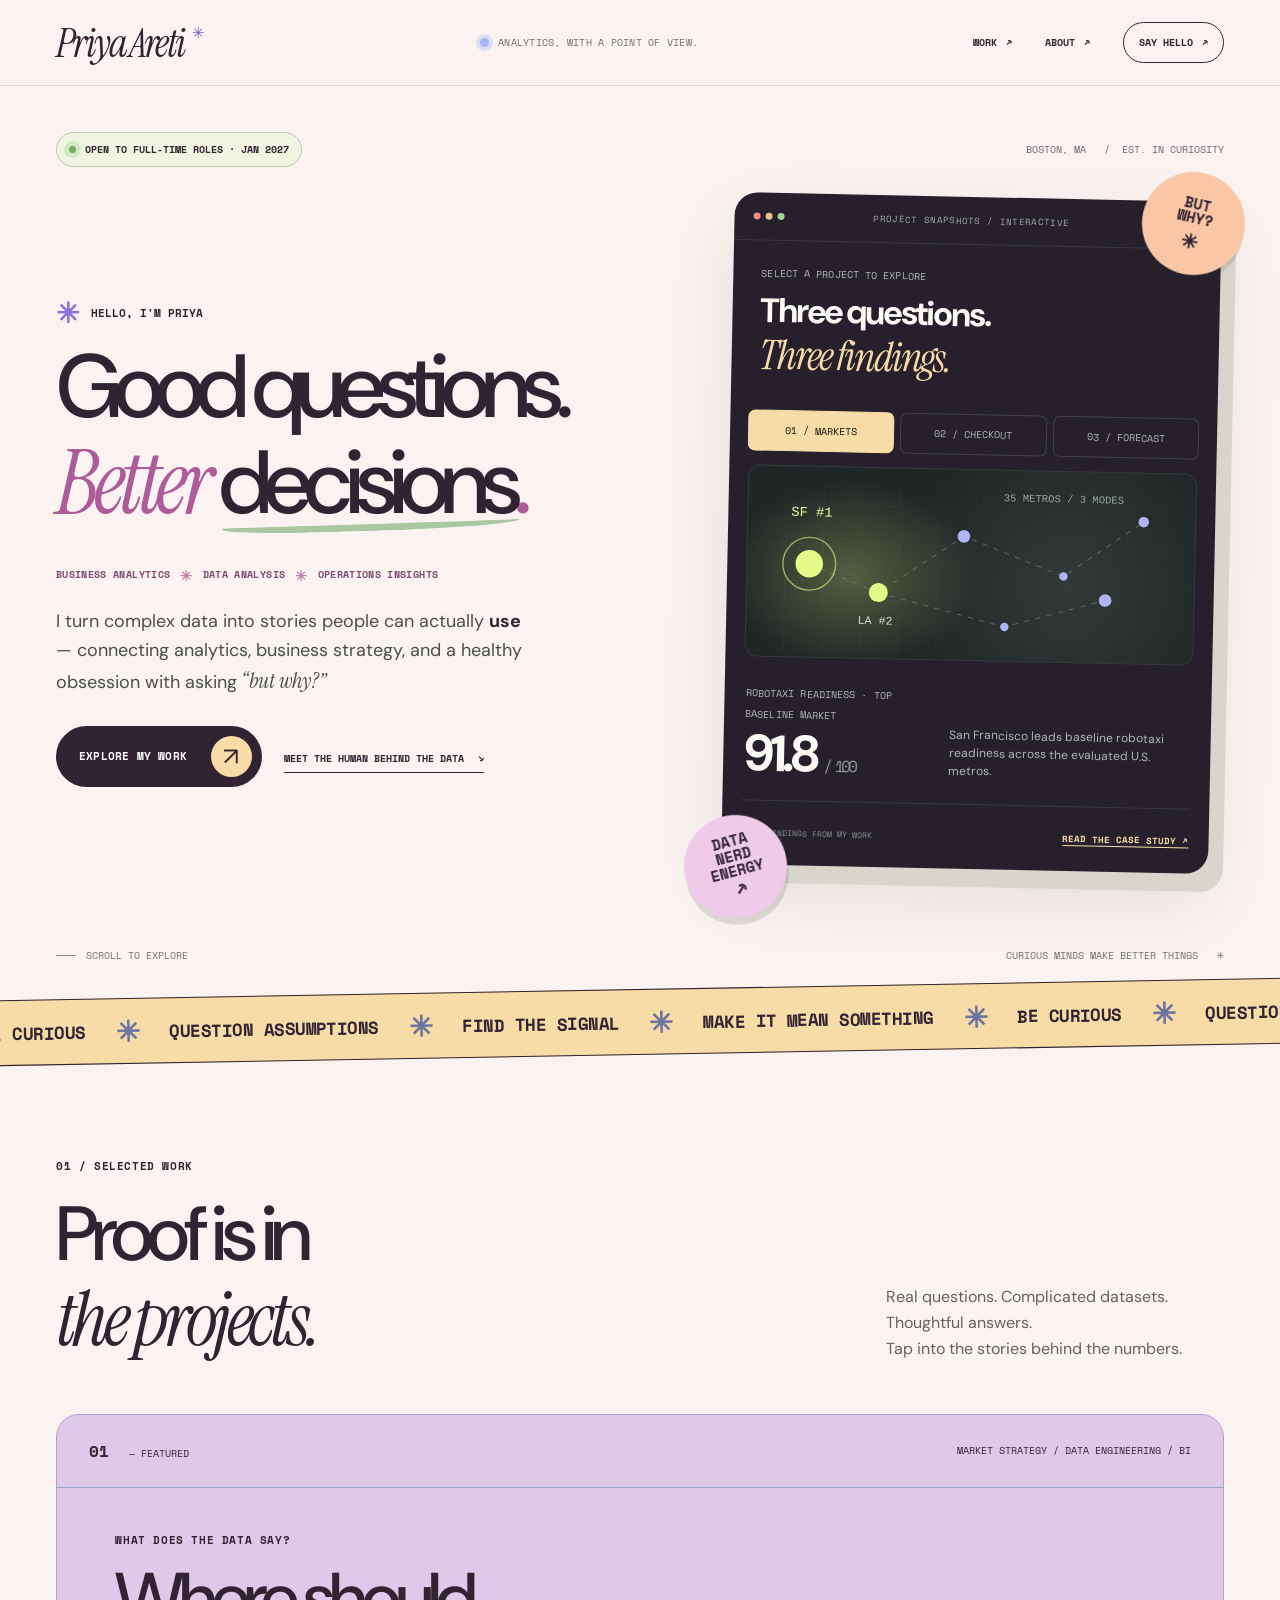
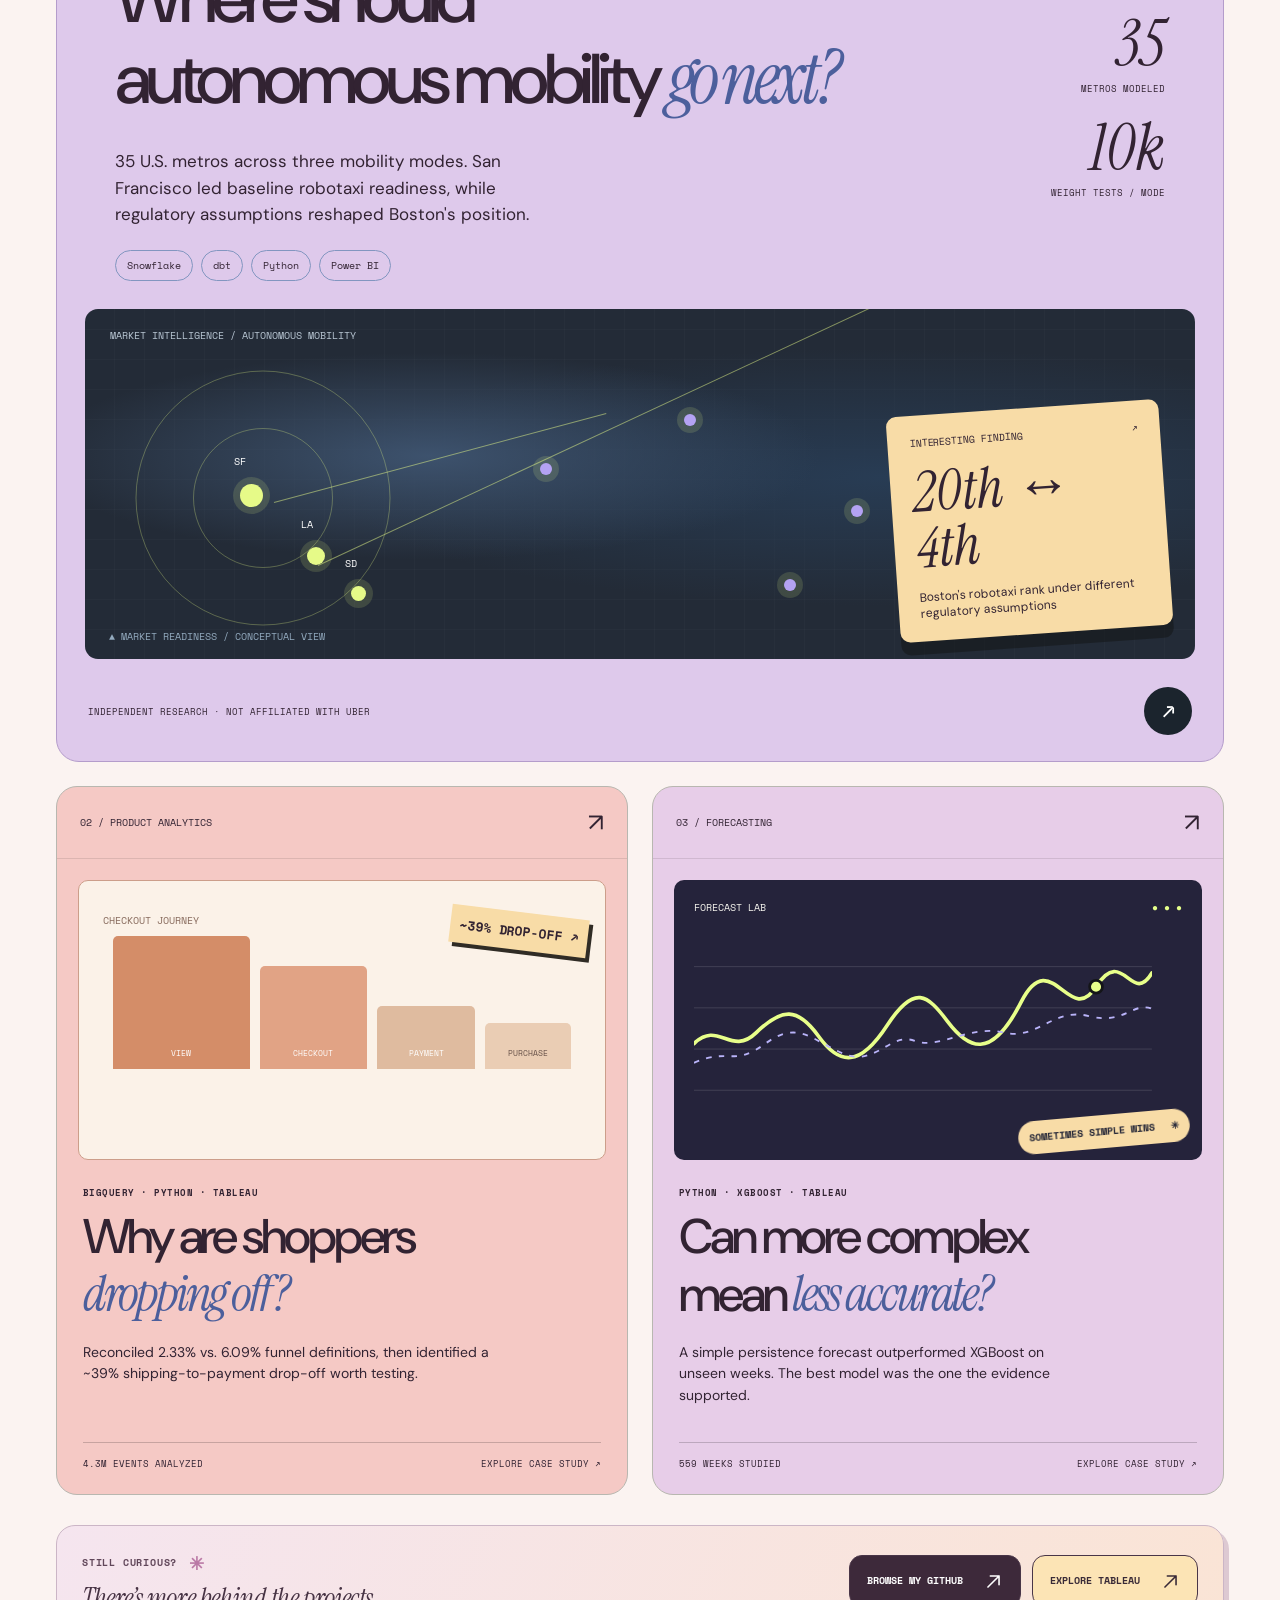
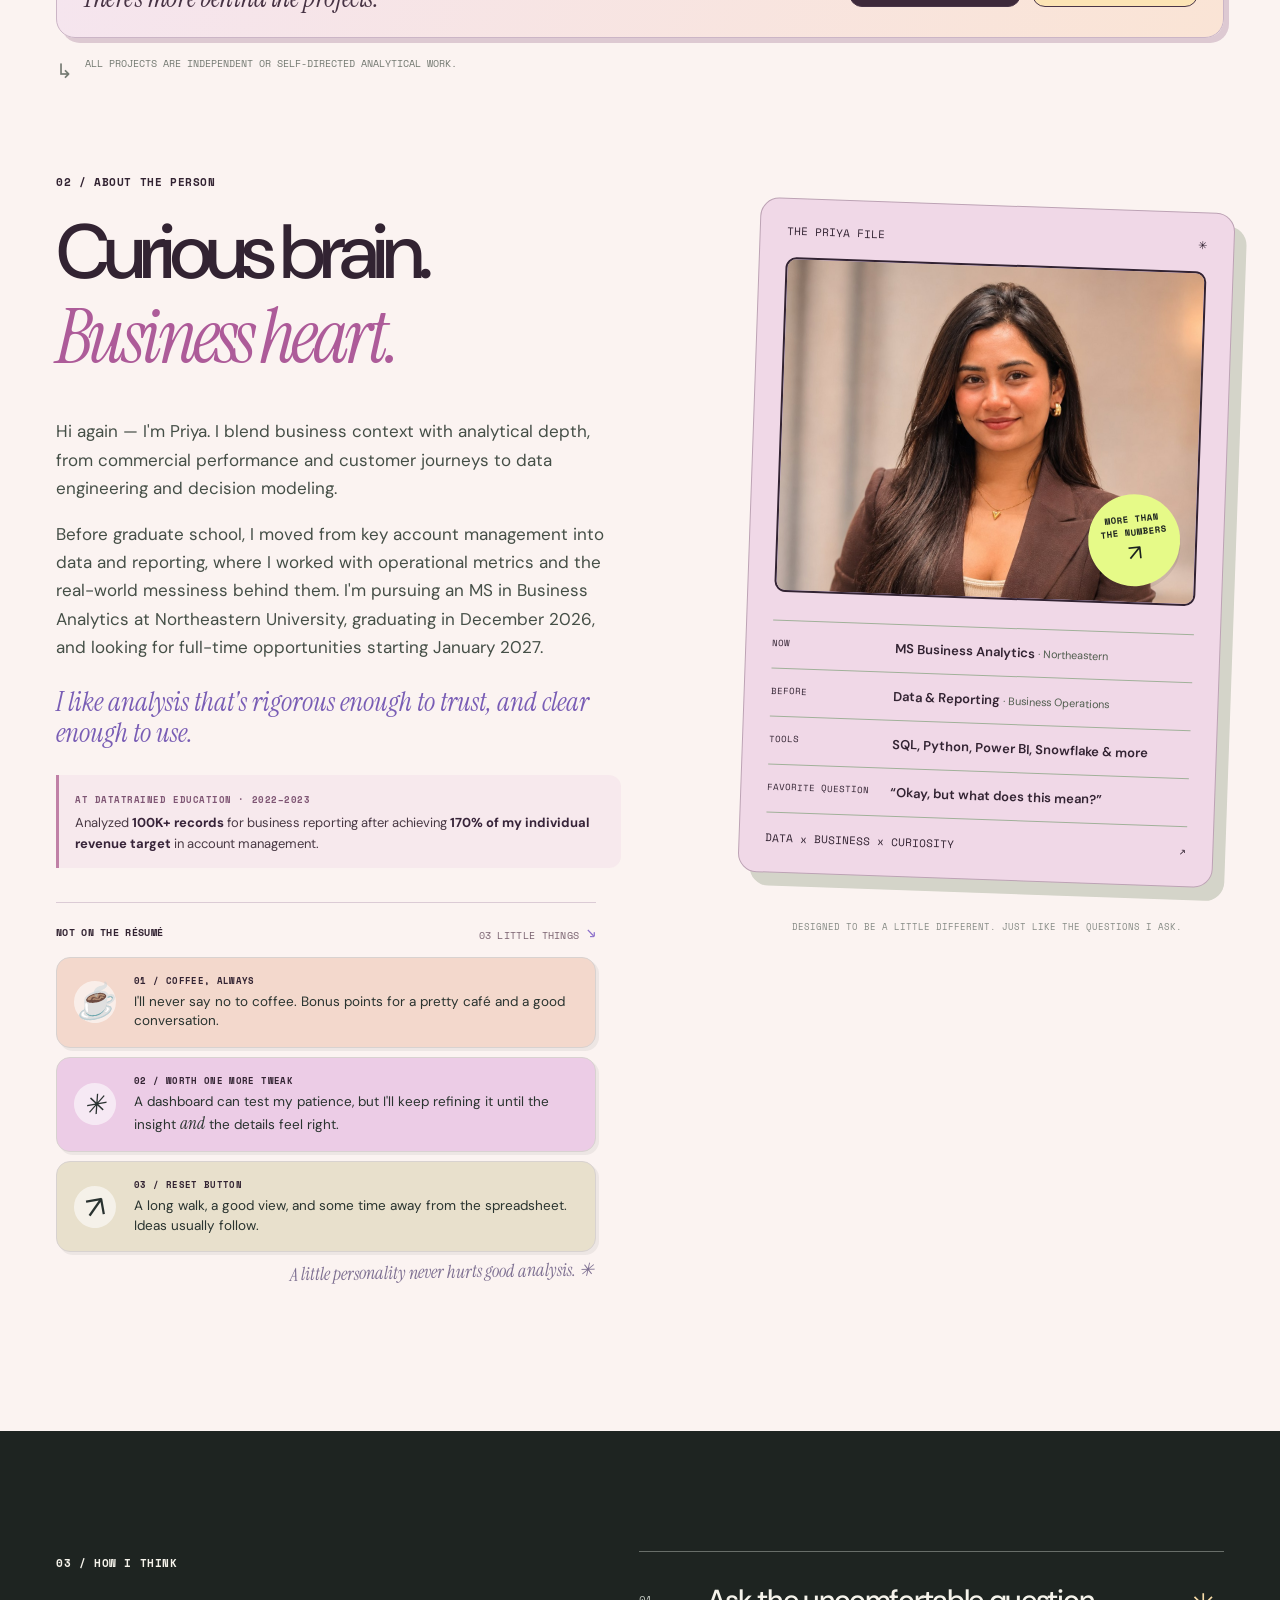
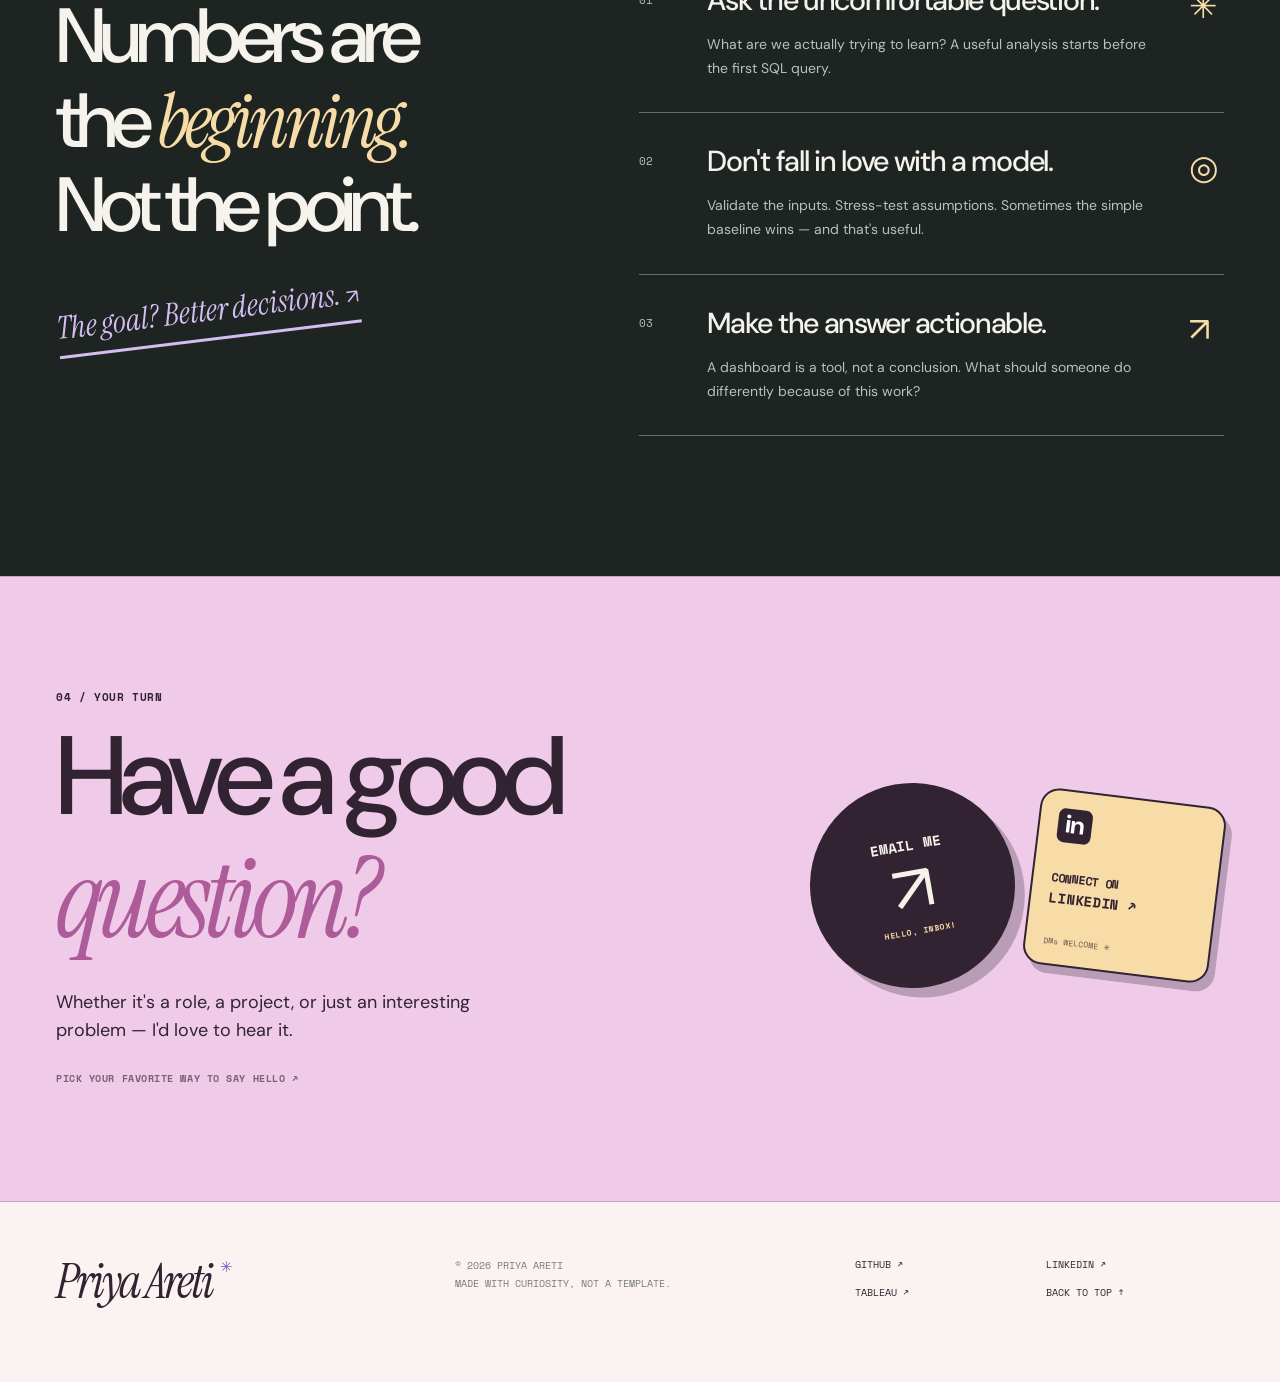
==== commit cf182c68: "Add files via upload" ====
--- a/index.html
+++ b/index.html
@@ -81,8 +81,8 @@
  <div class="work-more reveal" aria-label="More ways to explore my work">
     <div class="work-more-copy"><span class="work-more-kicker">STILL CURIOUS? <span aria-hidden="true">✳</span></span><p>There’s more behind the projects.</p></div>
     <div class="work-more-actions">
-      <a class="work-more-link work-more-github" href="https://github.com/priyaareti14" target="_blank" rel="noopener noreferrer">BROWSE MY GITHUB <span aria-hidden="true">↗</span></a>
-      <a class="work-more-link work-more-tableau" href="https://public.tableau.com/app/profile/priya.areti/vizzes" target="_blank" rel="noopener noreferrer">EXPLORE TABLEAU <span aria-hidden="true">↗</span></a>
+      <a class="work-more-link work-more-github" href="https://github.com/priyaareti14" target="_blank" rel="noopener noreferrer">BROWSE MY GITHUB <svg class="work-more-arrow" viewBox="0 0 24 24" aria-hidden="true" focusable="false"><path d="M5 19L19 5M8 5h11v11"/></svg></a>
+      <a class="work-more-link work-more-tableau" href="https://public.tableau.com/app/profile/priya.areti/vizzes" target="_blank" rel="noopener noreferrer">EXPLORE TABLEAU <svg class="work-more-arrow" viewBox="0 0 24 24" aria-hidden="true" focusable="false"><path d="M5 19L19 5M8 5h11v11"/></svg></a>
     </div>
   </div>
   <div class="work-footnote reveal"><span>↳</span> ALL PROJECTS ARE INDEPENDENT OR SELF-DIRECTED ANALYTICAL WORK.</div>
--- a/styles.css
+++ b/styles.css
@@ -222,3 +222,23 @@
  .feature-art{overflow:hidden}
  .tile-copy h3{font-size:34px}
 }
+
+
+/* Nov 2026: compact work CTAs and smooth handoff into About section. */
+.work-section{padding-bottom:30px}
+.about-section{padding-top:55px}
+.work-more+.work-footnote{margin-top:18px}
+.work-more-arrow{display:block;width:19px;height:19px;flex:none;fill:none;stroke:currentColor;stroke-width:2;stroke-linecap:round;stroke-linejoin:round}
+@media(max-width:900px){
+  .work-more-link{flex:0 1 auto;min-height:52px}
+}
+@media(max-width:600px){
+  .work-section{padding-bottom:16px}
+  .about-section{padding-top:38px}
+  .work-more{padding:17px 17px 19px;gap:14px}
+  .work-more-copy p{font-size:22px;line-height:1.18}
+  .work-more-actions{gap:9px;flex-direction:column;align-items:stretch}
+  .work-more-link{flex:0 0 auto;width:100%;min-height:52px;padding:13px 15px;gap:10px;font-size:10px;line-height:1.35}
+  .work-more-arrow{width:18px;height:18px}
+  .work-more+.work-footnote{margin-top:18px}
+}
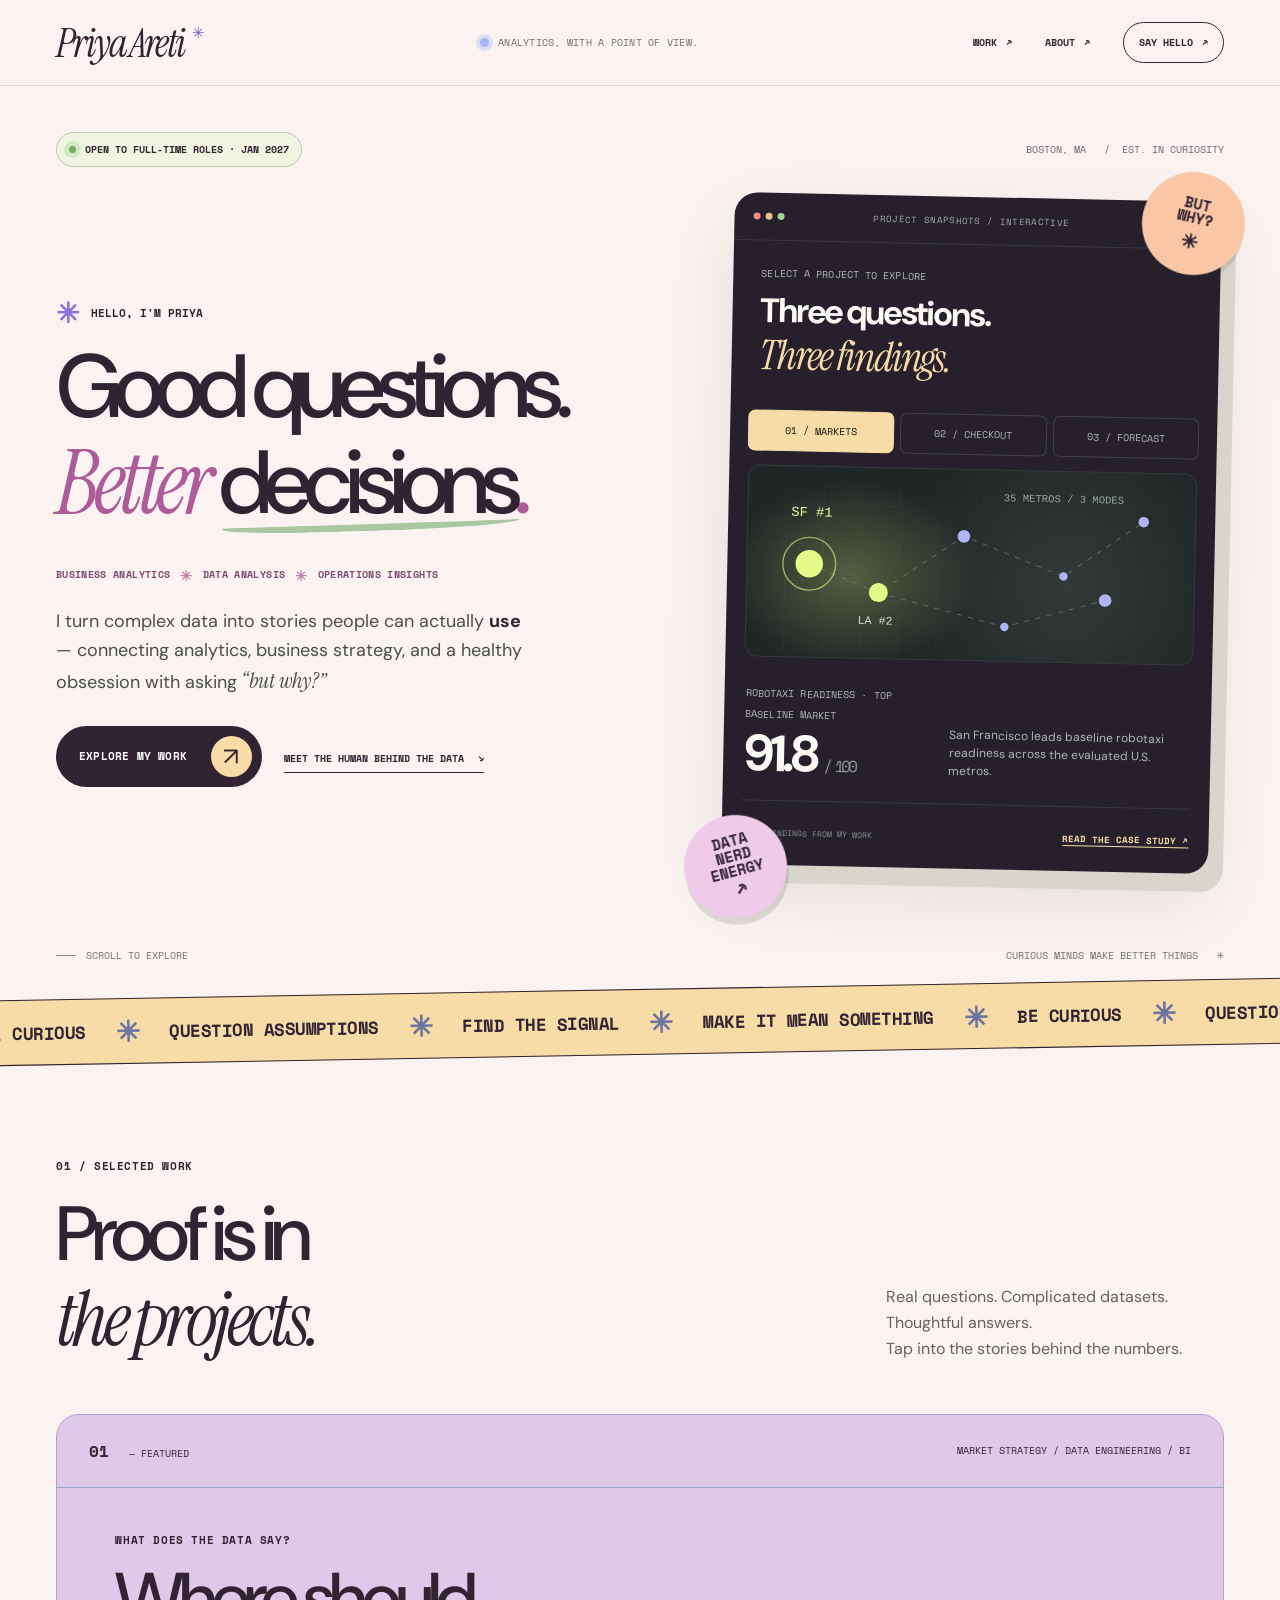
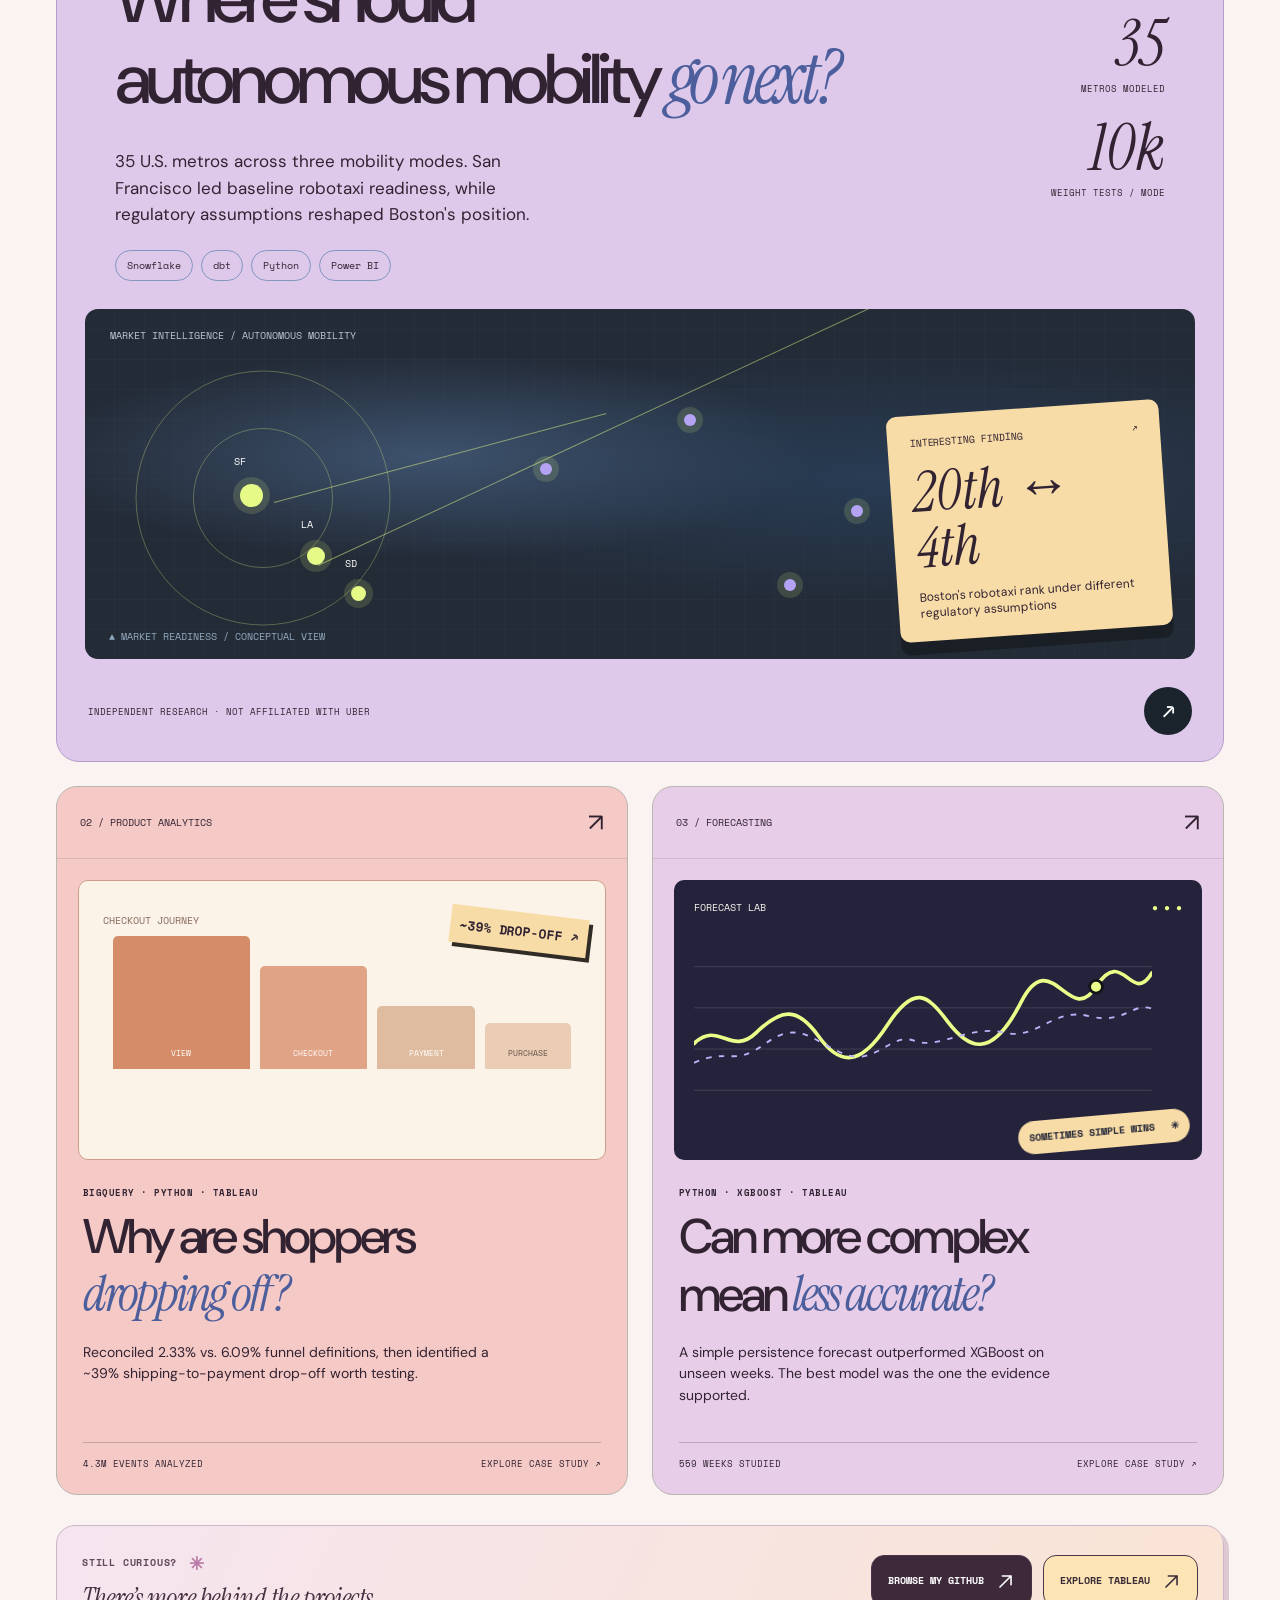
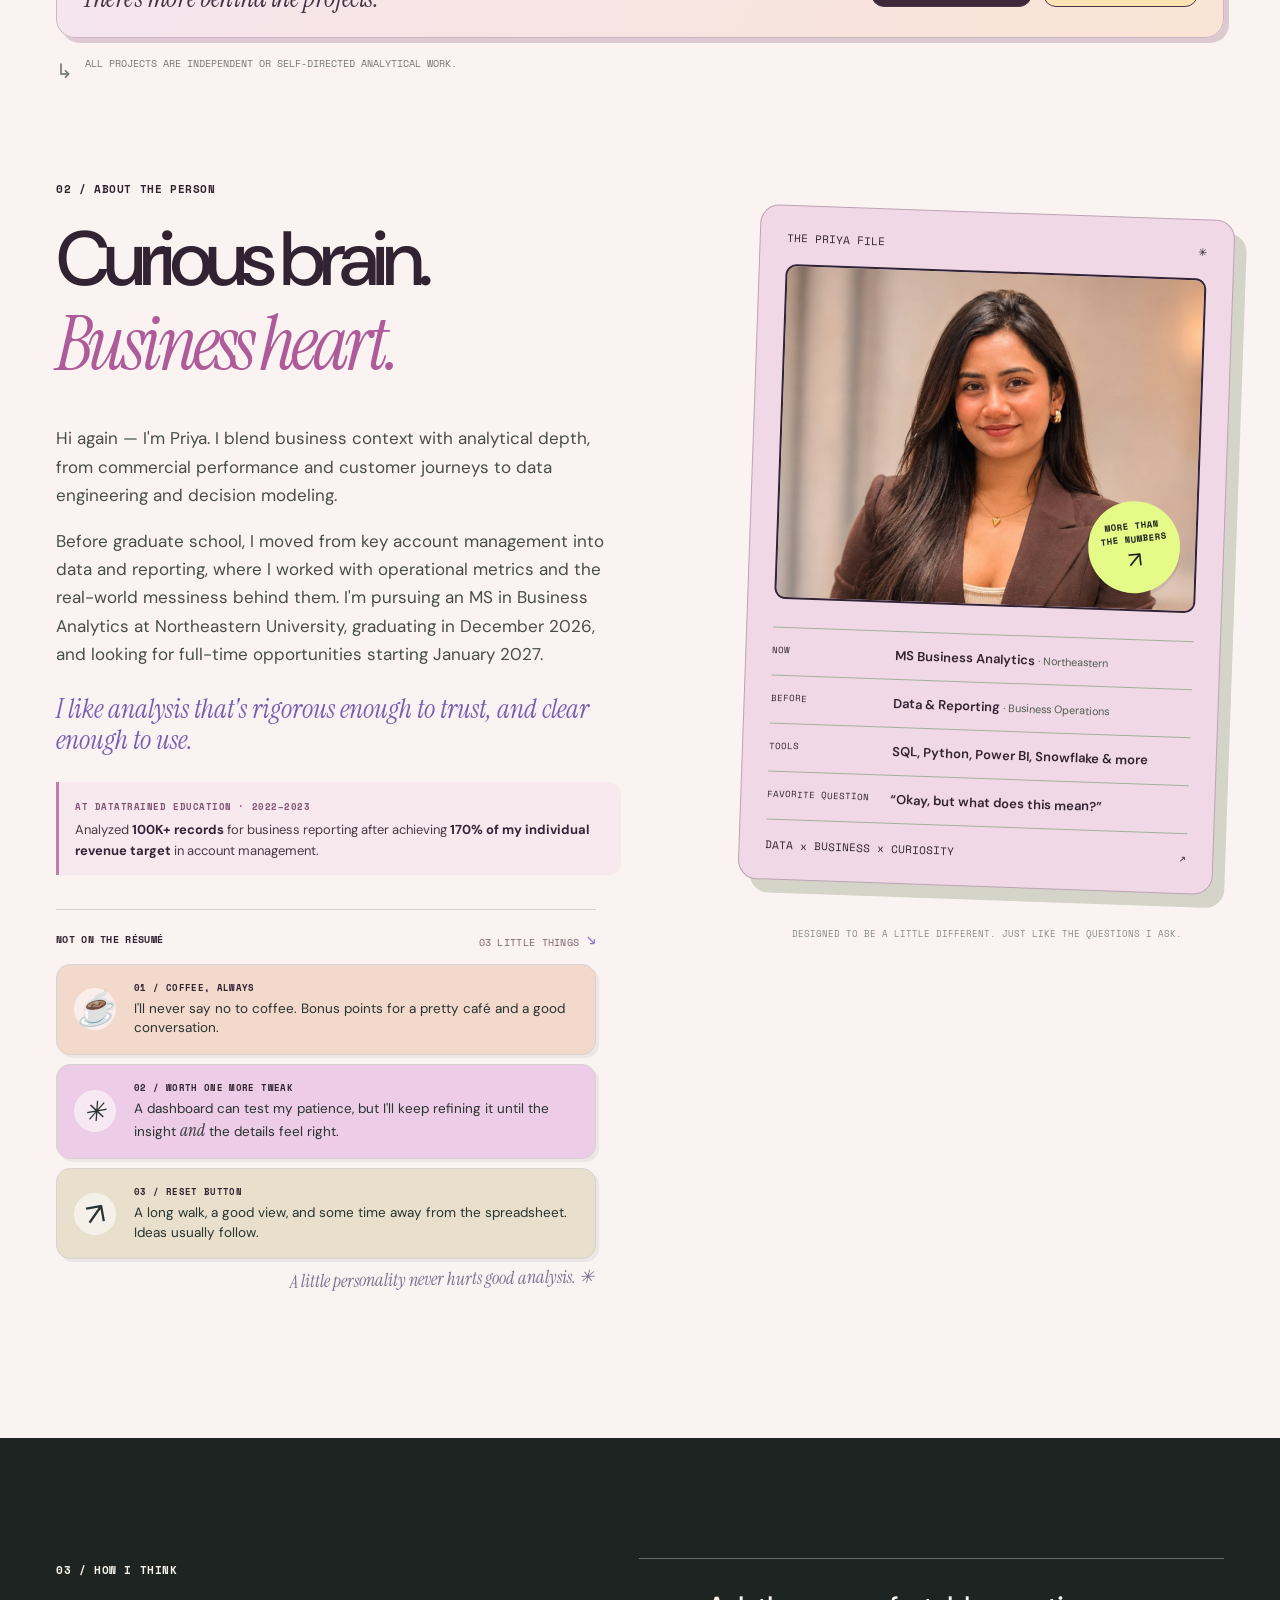
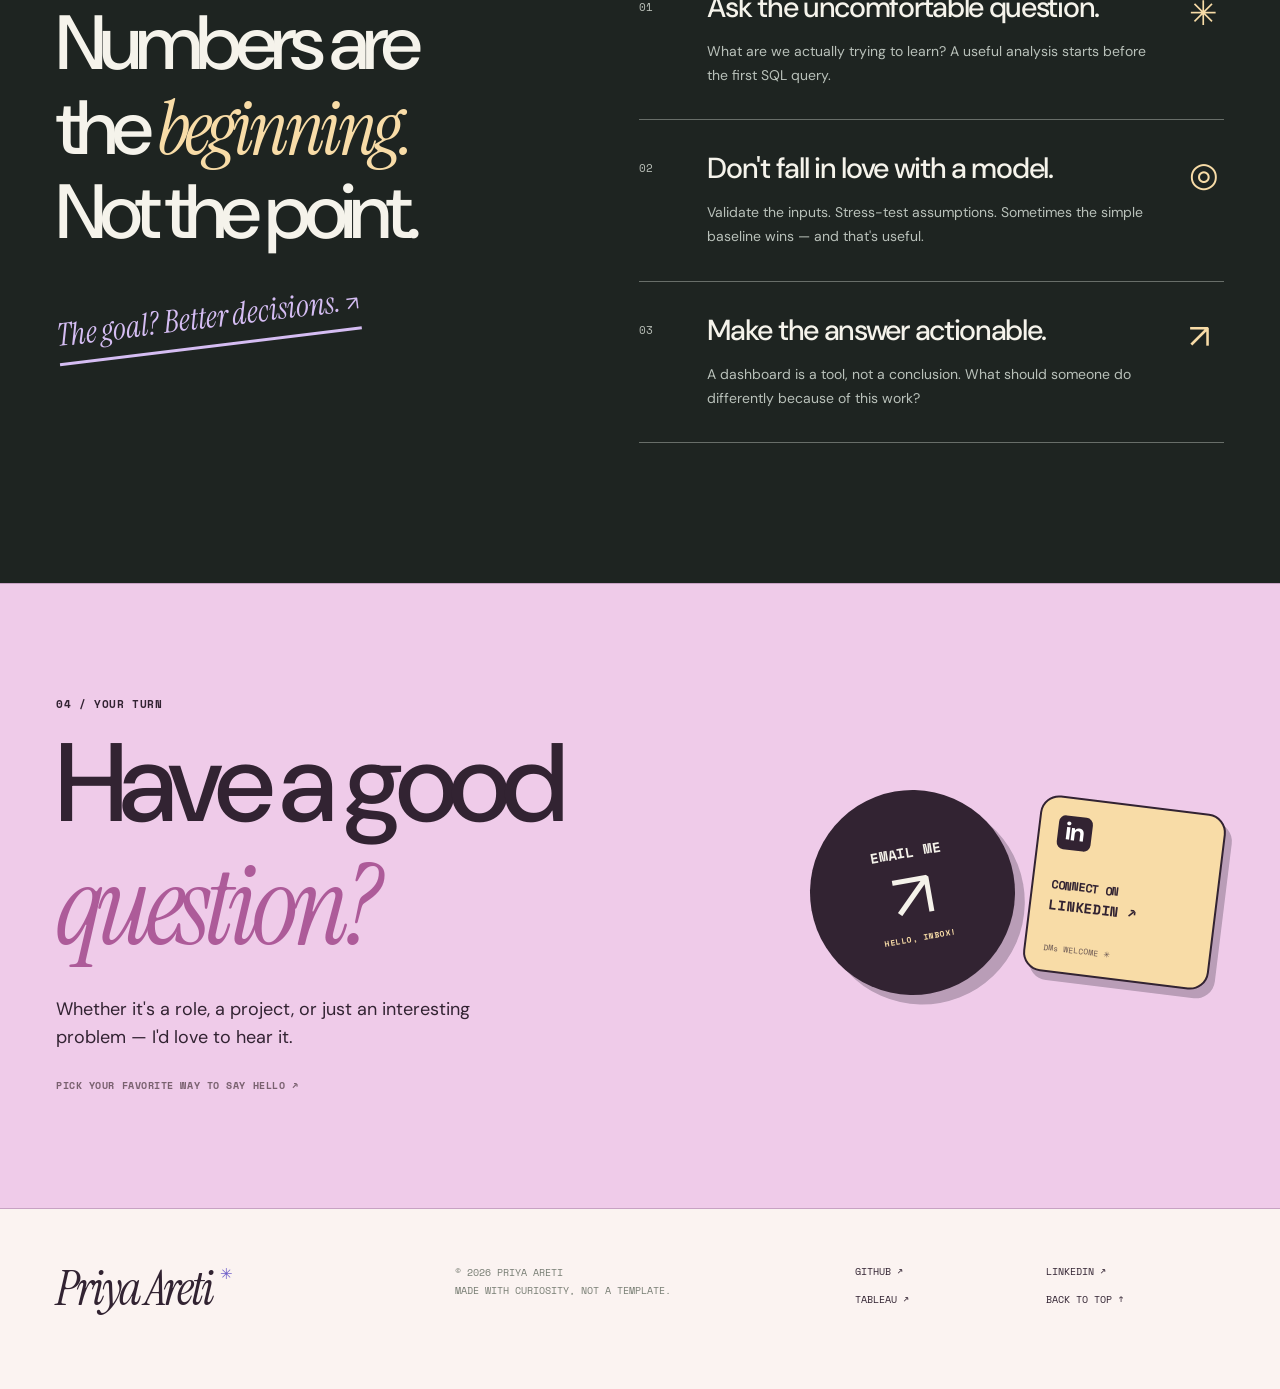
==== commit f84a9e6f: "Add files via upload" ====
--- a/index.html
+++ b/index.html
@@ -22,8 +22,55 @@
 <link rel="icon" href="favicon.svg" type="image/svg+xml">
 <link rel="preconnect" href="https://fonts.googleapis.com"><link rel="preconnect" href="https://fonts.gstatic.com" crossorigin>
 <link href="https://fonts.googleapis.com/css2?family=DM+Sans:wght@400;500;600;700&family=Instrument+Serif:ital@0;1&family=Space+Mono:wght@400;700&display=swap" rel="stylesheet">
-<link rel="stylesheet" href="styles.css">
+<link rel="stylesheet" href="styles.css?v=20261103-mobile-fix2">
 <script src="script.js" defer></script>
+<style>
+
+/* Portfolio CTA display repair — embedded to work even with an older cached stylesheet. */
+.work-section { padding-bottom: 34px !important; }
+.about-section { padding-top: 58px !important; }
+.work-more-actions { align-items: center; }
+.work-more-link {
+  flex: 0 0 auto !important;
+  display: inline-flex !important;
+  align-items: center !important;
+  justify-content: space-between !important;
+  height: 52px !important;
+  min-height: 52px !important;
+  max-height: 52px !important;
+  padding: 12px 16px !important;
+  gap: 12px !important;
+  font-size: 10px !important;
+  line-height: 1.2 !important;
+  box-sizing: border-box !important;
+}
+.work-more-arrow {
+  width: 19px !important;
+  height: 19px !important;
+  min-width: 19px !important;
+  max-width: 19px !important;
+  flex: 0 0 19px !important;
+  display: block !important;
+  fill: none !important;
+  stroke: currentColor !important;
+}
+.work-more-arrow path { fill: none !important; stroke: currentColor !important; }
+.work-more + .work-footnote { margin-top: 18px !important; }
+@media (max-width: 900px) {
+  .work-more { flex-direction: column; align-items: stretch; gap: 13px; }
+  .work-more-actions { display: flex; flex-direction: row; flex-wrap: wrap; gap: 10px; justify-content: flex-start; }
+  .work-more-link { flex: 0 0 auto !important; }
+}
+@media (max-width: 600px) {
+  .work-section { padding-bottom: 14px !important; }
+  .about-section { padding-top: 30px !important; }
+  .work-more { padding: 17px !important; gap: 13px !important; }
+  .work-more-copy p { font-size: 23px !important; line-height: 1.2 !important; }
+  .work-more-actions { display: flex !important; flex-direction: column !important; align-items: stretch !important; gap: 9px !important; }
+  .work-more-link { flex: 0 0 52px !important; width: 100% !important; height: 52px !important; min-height: 52px !important; max-height: 52px !important; }
+  .work-more-arrow { width: 19px !important; height: 19px !important; }
+}
+</style>
 </head>
 <body data-page="home">
 <div class="reading-progress" aria-hidden="true"></div>
@@ -81,8 +128,8 @@
  <div class="work-more reveal" aria-label="More ways to explore my work">
     <div class="work-more-copy"><span class="work-more-kicker">STILL CURIOUS? <span aria-hidden="true">✳</span></span><p>There’s more behind the projects.</p></div>
     <div class="work-more-actions">
-      <a class="work-more-link work-more-github" href="https://github.com/priyaareti14" target="_blank" rel="noopener noreferrer">BROWSE MY GITHUB <svg class="work-more-arrow" viewBox="0 0 24 24" aria-hidden="true" focusable="false"><path d="M5 19L19 5M8 5h11v11"/></svg></a>
-      <a class="work-more-link work-more-tableau" href="https://public.tableau.com/app/profile/priya.areti/vizzes" target="_blank" rel="noopener noreferrer">EXPLORE TABLEAU <svg class="work-more-arrow" viewBox="0 0 24 24" aria-hidden="true" focusable="false"><path d="M5 19L19 5M8 5h11v11"/></svg></a>
+      <a class="work-more-link work-more-github" href="https://github.com/priyaareti14" target="_blank" rel="noopener noreferrer">BROWSE MY GITHUB <svg class="work-more-arrow" width="19" height="19" viewBox="0 0 24 24" fill="none" stroke="currentColor" stroke-width="2" stroke-linecap="round" stroke-linejoin="round" style="display:block;width:19px;height:19px;min-width:19px;max-width:19px;flex:none;fill:none;stroke:currentColor" aria-hidden="true" focusable="false"><path d="M5 19L19 5M8 5h11v11" fill="none" stroke="currentColor"/></svg></a>
+      <a class="work-more-link work-more-tableau" href="https://public.tableau.com/app/profile/priya.areti/vizzes" target="_blank" rel="noopener noreferrer">EXPLORE TABLEAU <svg class="work-more-arrow" width="19" height="19" viewBox="0 0 24 24" fill="none" stroke="currentColor" stroke-width="2" stroke-linecap="round" stroke-linejoin="round" style="display:block;width:19px;height:19px;min-width:19px;max-width:19px;flex:none;fill:none;stroke:currentColor" aria-hidden="true" focusable="false"><path d="M5 19L19 5M8 5h11v11" fill="none" stroke="currentColor"/></svg></a>
     </div>
   </div>
   <div class="work-footnote reveal"><span>↳</span> ALL PROJECTS ARE INDEPENDENT OR SELF-DIRECTED ANALYTICAL WORK.</div>
--- a/styles.css
+++ b/styles.css
@@ -242,3 +242,49 @@
   .work-more-arrow{width:18px;height:18px}
   .work-more+.work-footnote{margin-top:18px}
 }
+
+
+/* Portfolio CTA display repair — embedded to work even with an older cached stylesheet. */
+.work-section { padding-bottom: 34px !important; }
+.about-section { padding-top: 58px !important; }
+.work-more-actions { align-items: center; }
+.work-more-link {
+  flex: 0 0 auto !important;
+  display: inline-flex !important;
+  align-items: center !important;
+  justify-content: space-between !important;
+  height: 52px !important;
+  min-height: 52px !important;
+  max-height: 52px !important;
+  padding: 12px 16px !important;
+  gap: 12px !important;
+  font-size: 10px !important;
+  line-height: 1.2 !important;
+  box-sizing: border-box !important;
+}
+.work-more-arrow {
+  width: 19px !important;
+  height: 19px !important;
+  min-width: 19px !important;
+  max-width: 19px !important;
+  flex: 0 0 19px !important;
+  display: block !important;
+  fill: none !important;
+  stroke: currentColor !important;
+}
+.work-more-arrow path { fill: none !important; stroke: currentColor !important; }
+.work-more + .work-footnote { margin-top: 18px !important; }
+@media (max-width: 900px) {
+  .work-more { flex-direction: column; align-items: stretch; gap: 13px; }
+  .work-more-actions { display: flex; flex-direction: row; flex-wrap: wrap; gap: 10px; justify-content: flex-start; }
+  .work-more-link { flex: 0 0 auto !important; }
+}
+@media (max-width: 600px) {
+  .work-section { padding-bottom: 14px !important; }
+  .about-section { padding-top: 30px !important; }
+  .work-more { padding: 17px !important; gap: 13px !important; }
+  .work-more-copy p { font-size: 23px !important; line-height: 1.2 !important; }
+  .work-more-actions { display: flex !important; flex-direction: column !important; align-items: stretch !important; gap: 9px !important; }
+  .work-more-link { flex: 0 0 52px !important; width: 100% !important; height: 52px !important; min-height: 52px !important; max-height: 52px !important; }
+  .work-more-arrow { width: 19px !important; height: 19px !important; }
+}
